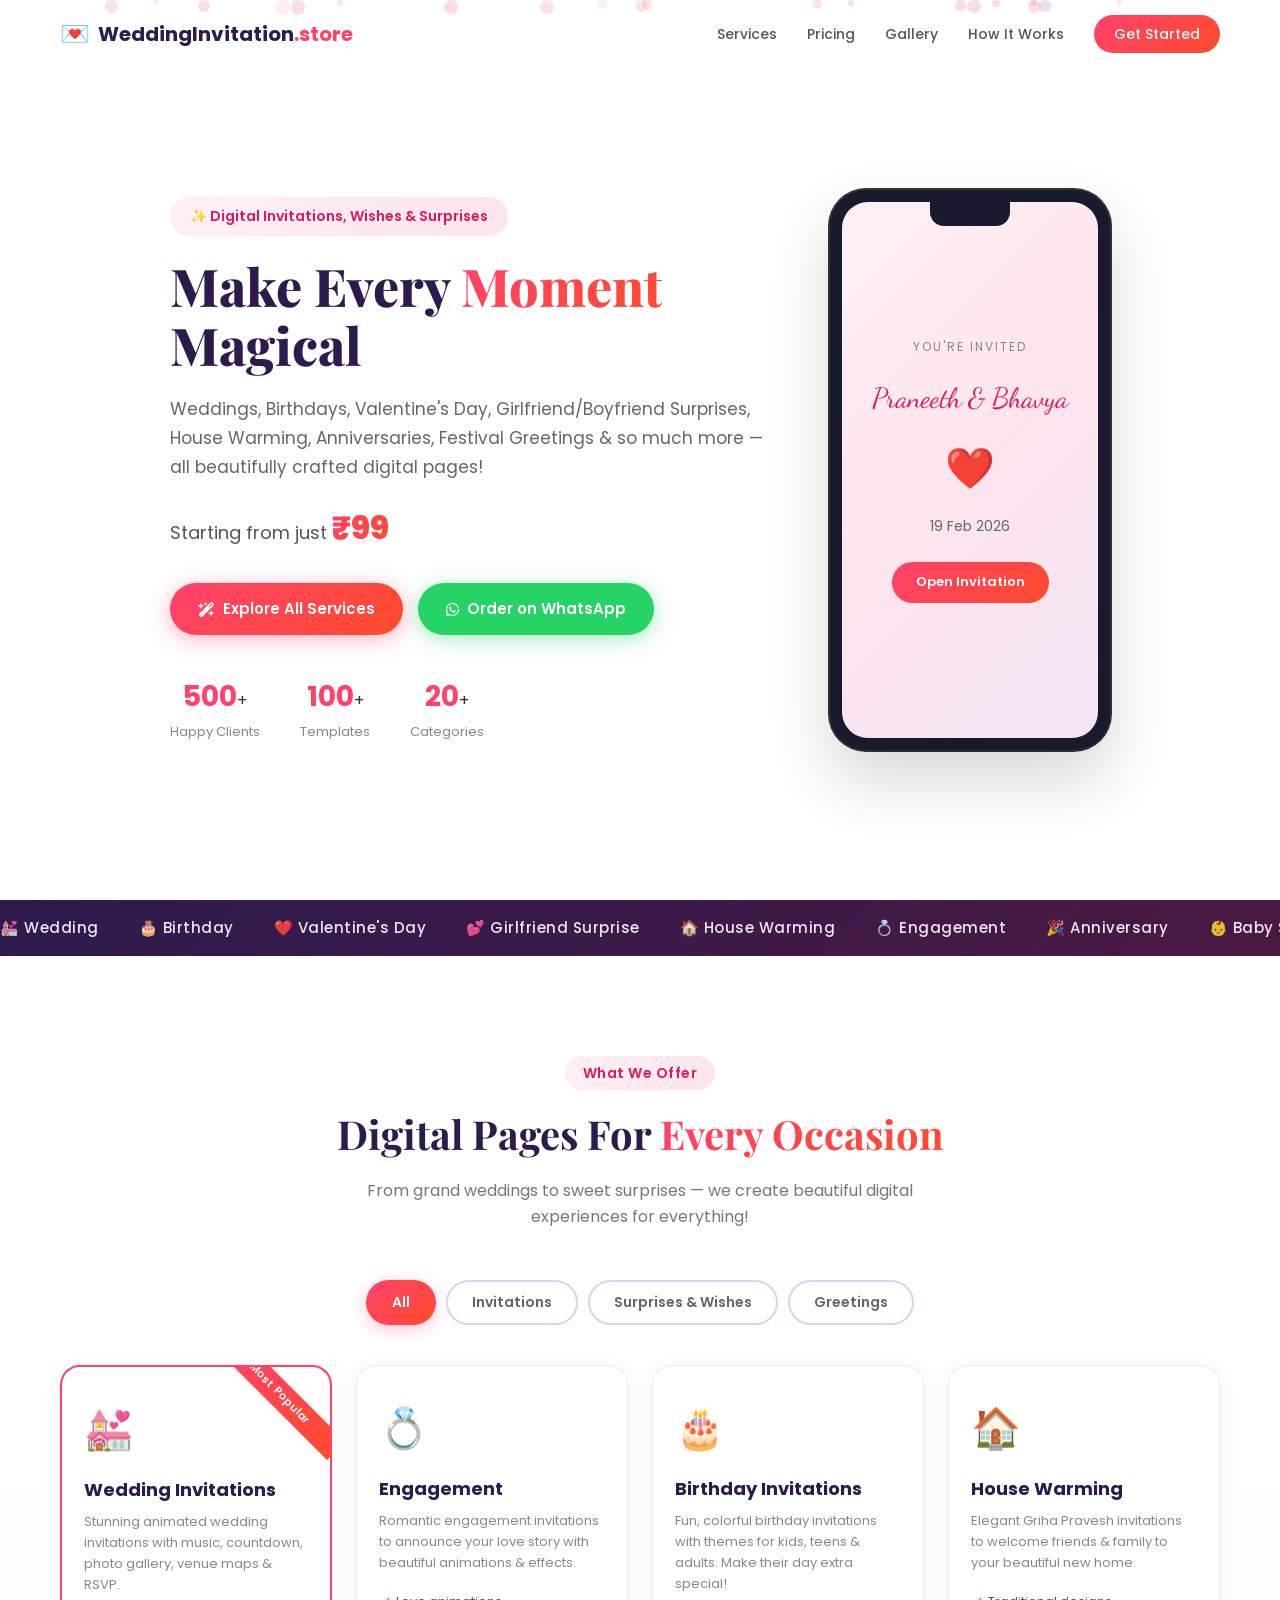
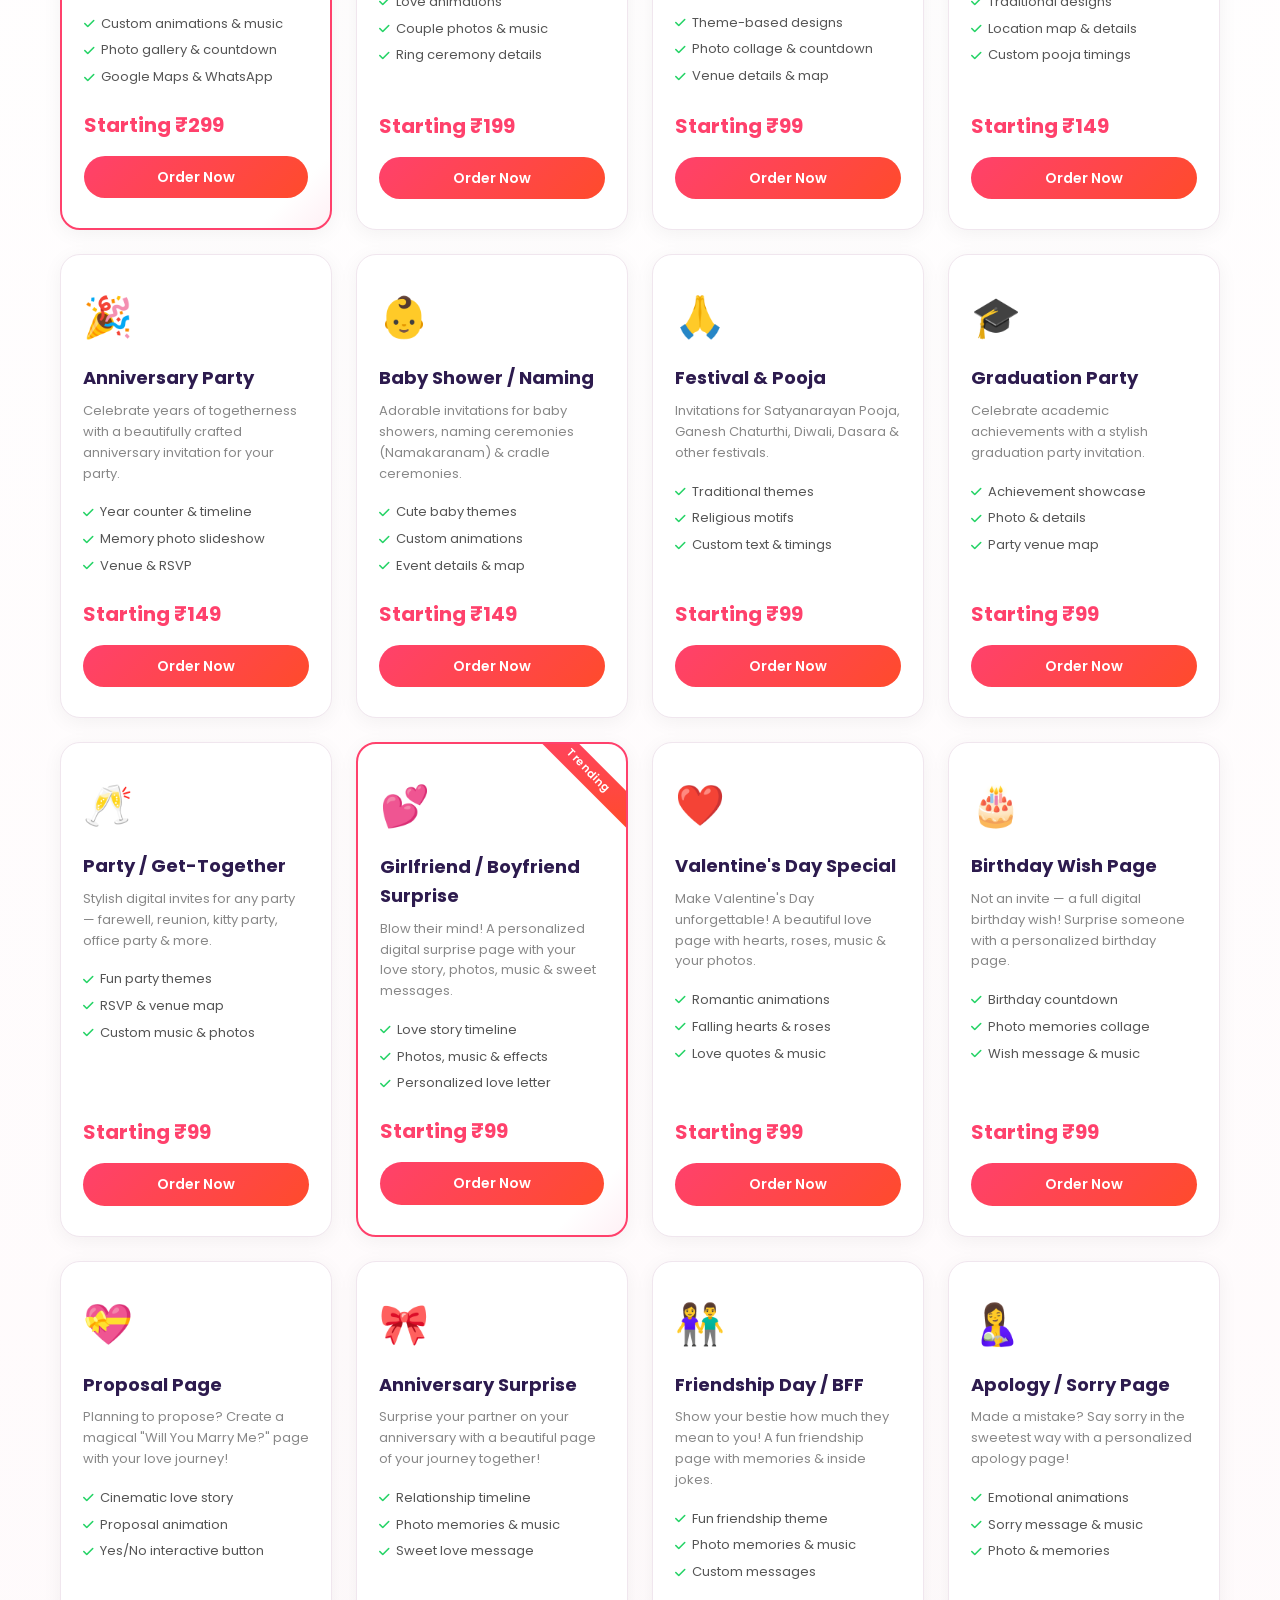
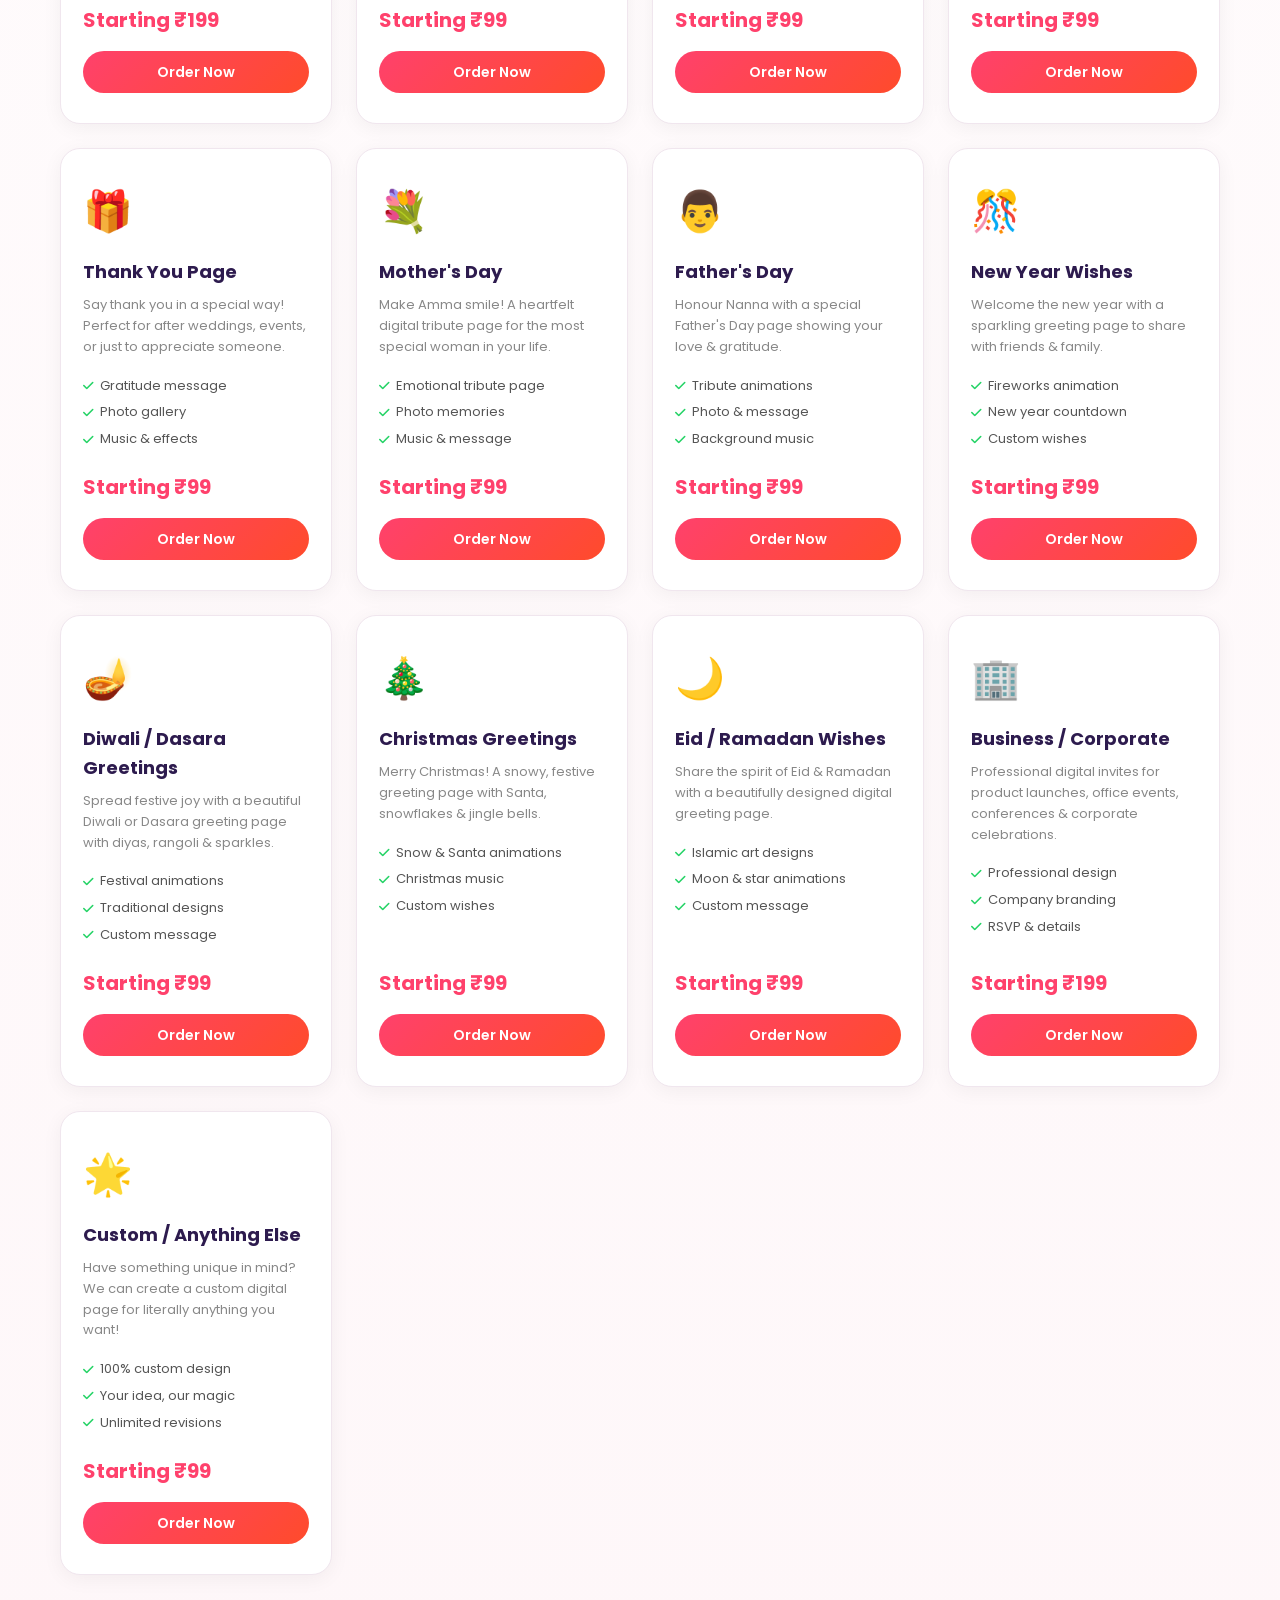
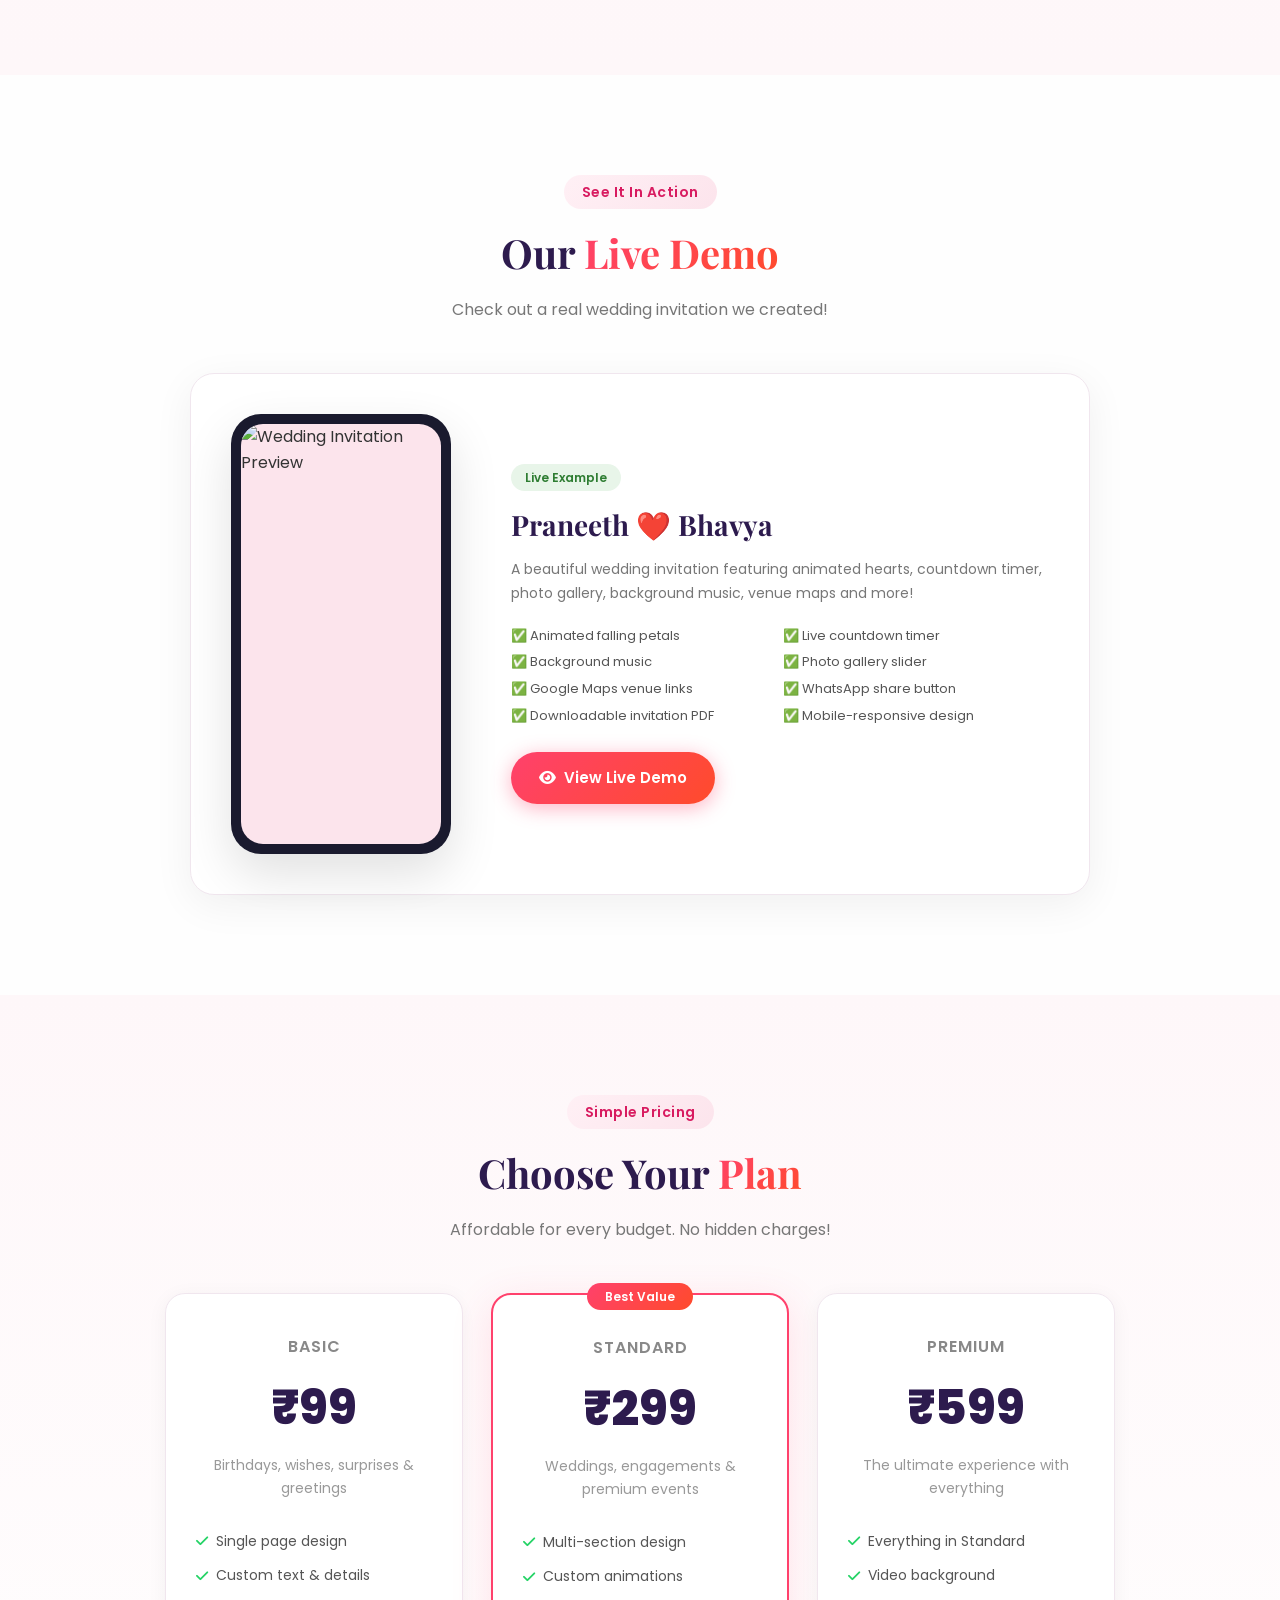
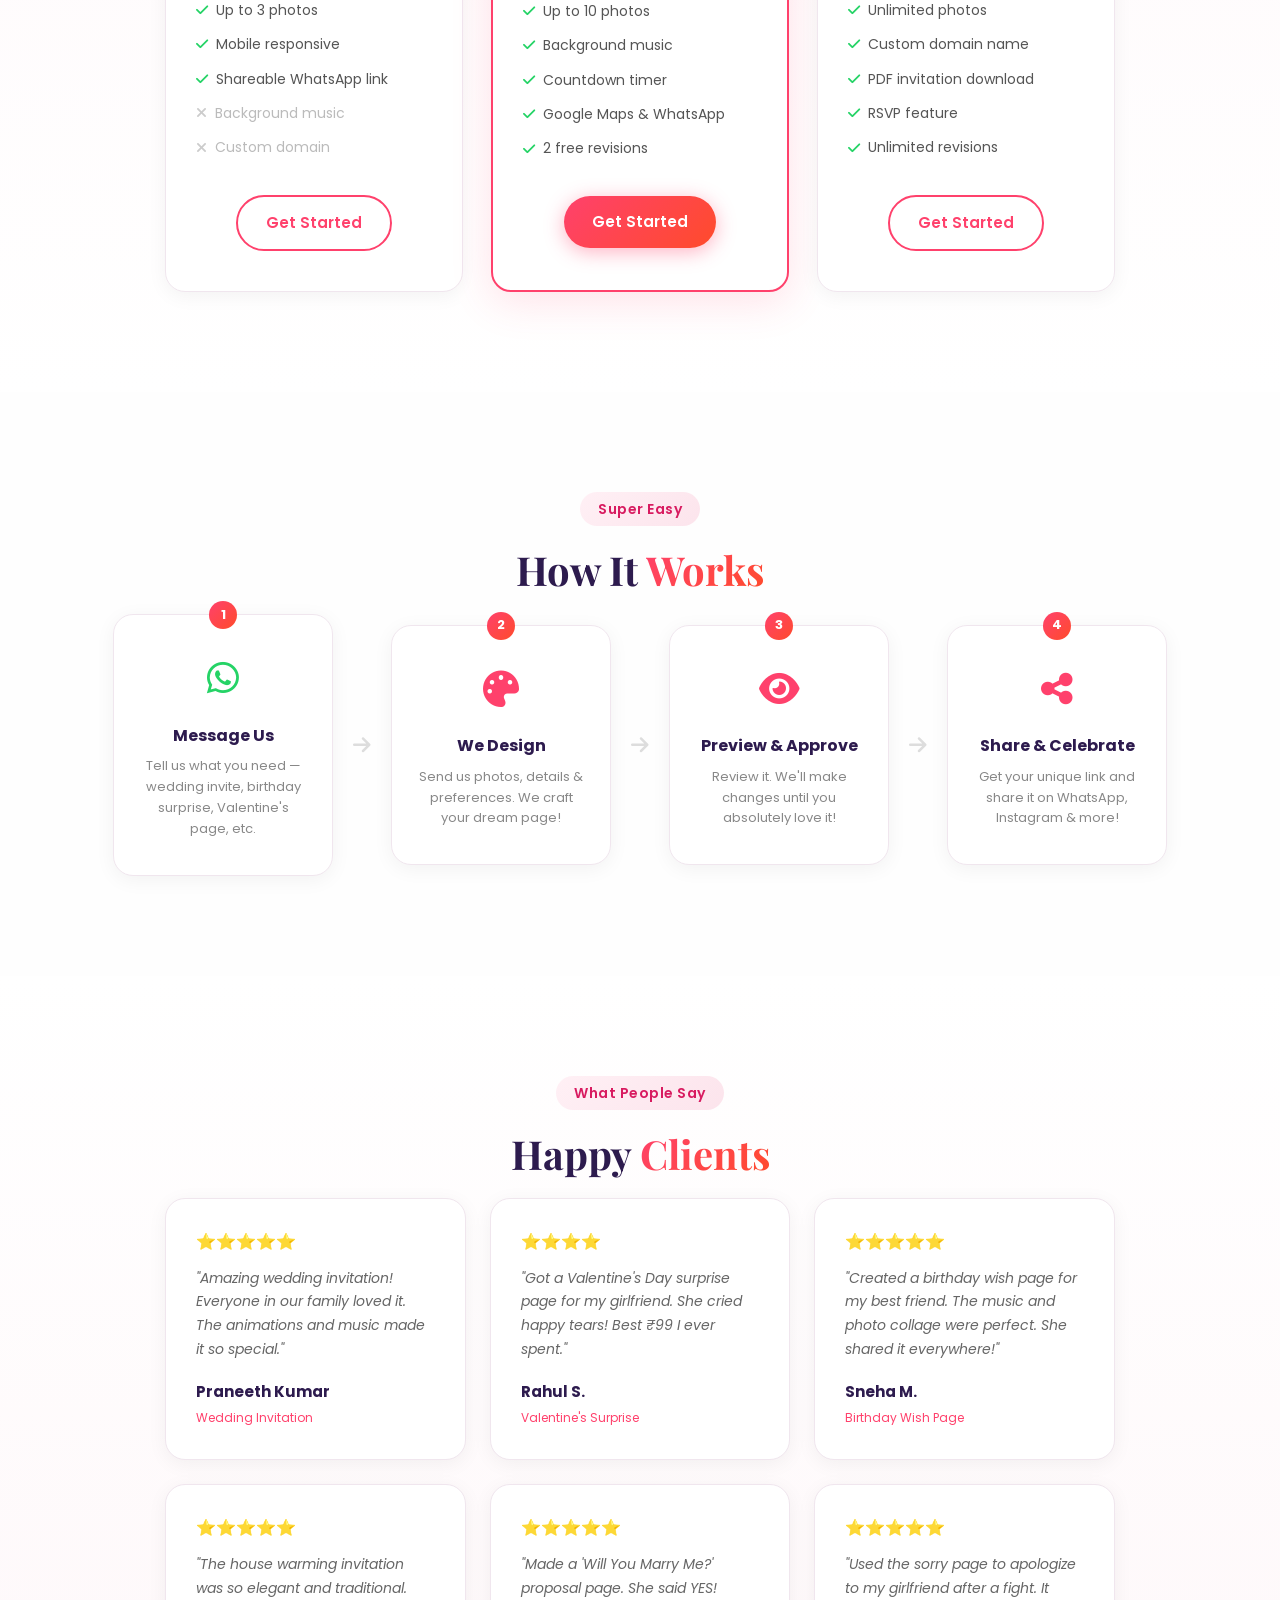
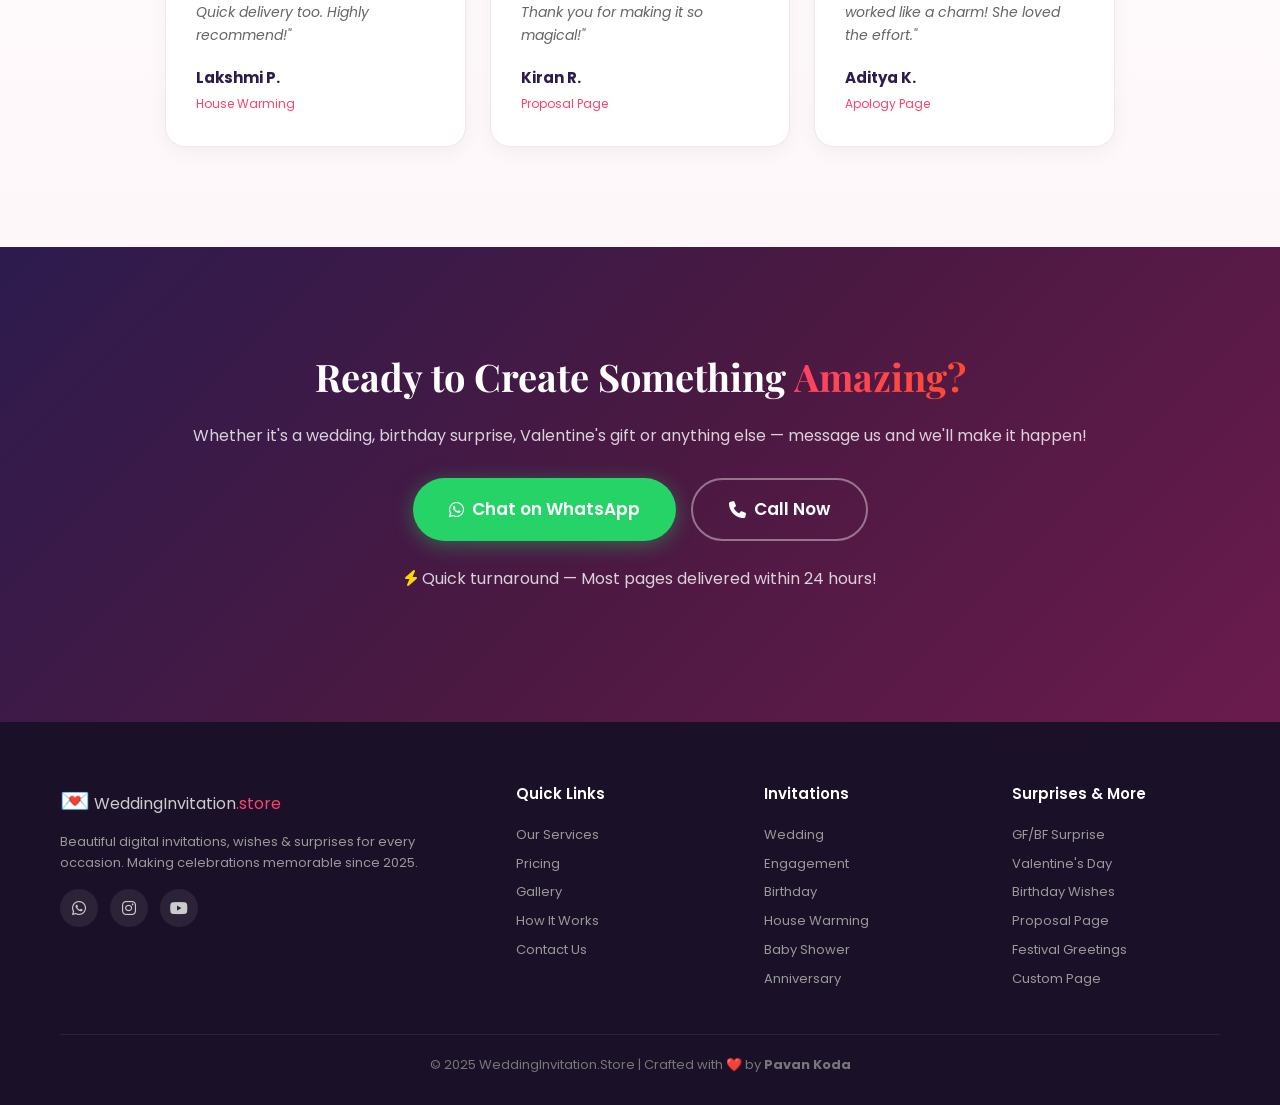
==== index.html @ 96fd3fd0 "first commit" ====
<!DOCTYPE html>
<html lang="en">
<head>
    <meta charset="UTF-8">
    <meta name="viewport" content="width=device-width, initial-scale=1.0">
    <link rel="shortcut icon" href="../favicon.png" type="image/png">
    <meta name="author" content="Pavan Kumar">
    <meta name="description" content="Digital Invitations, Birthday Wishes, Valentine Surprises, Girlfriend/Boyfriend Surprises, House Warming, Wedding Cards & more. Starting ₹99!">

    <title>WeddingInvitation.Store | Digital Invitations & Surprises Starting ₹99</title>

    <!-- Open Graph -->
    <meta property="og:title" content="WeddingInvitation.Store | Invitations, Wishes & Surprises from ₹99">
    <meta property="og:description" content="Weddings, Birthdays, Valentine's Day, Girlfriend Surprises, House Warming, Anniversary & more — all digital!">
    <meta property="og:url" content="https://weddinginvitation.store/">
    <meta property="og:type" content="website">

    <!-- Fonts -->
    <link href="https://fonts.googleapis.com/css2?family=Playfair+Display:wght@400;600;700;800&family=Poppins:wght@300;400;500;600;700&family=Dancing+Script:wght@400;700&display=swap" rel="stylesheet">
    <link rel="stylesheet" href="https://cdnjs.cloudflare.com/ajax/libs/font-awesome/6.5.0/css/all.min.css">

    <link rel="stylesheet" href="style.css">
</head>
<body>

<!-- Floating Particles Background -->
<div class="particles" id="particles"></div>

<!-- Navigation -->
<nav class="navbar" id="navbar">
    <div class="nav-container">
        <a href="#" class="logo">
            <span class="logo-icon">💌</span>
            <span class="logo-text">WeddingInvitation<span class="logo-dot">.store</span></span>
        </a>
        <div class="nav-links" id="navLinks">
            <a href="#services">Services</a>
            <a href="#pricing">Pricing</a>
            <a href="#gallery">Gallery</a>
            <a href="#how-it-works">How It Works</a>
            <a href="#contact" class="nav-cta">Get Started</a>
        </div>
        <button class="hamburger" id="hamburger">
            <span></span><span></span><span></span>
        </button>
    </div>
</nav>

<!-- Hero Section -->
<section class="hero" id="hero">
    <div class="hero-content">
        <p class="hero-badge">✨ Digital Invitations, Wishes & Surprises</p>
        <h1 class="hero-title">
            Make Every <span class="gradient-text">Moment</span> Magical
        </h1>
        <p class="hero-subtitle">
            Weddings, Birthdays, Valentine's Day, Girlfriend/Boyfriend Surprises, House Warming, Anniversaries, Festival Greetings & so much more — all beautifully crafted digital pages!
        </p>
        <div class="hero-price">
            Starting from just <span class="price-tag">₹99</span>
        </div>
        <div class="hero-actions">
            <a href="#services" class="btn btn-primary pulse-glow">
                <i class="fa-solid fa-wand-magic-sparkles"></i> Explore All Services
            </a>
            <a href="https://api.whatsapp.com/send?phone=919704147418&text=Hi!%20I%20want%20to%20create%20a%20digital%20invitation%20or%20surprise" target="_blank" class="btn btn-whatsapp">
                <i class="fa-brands fa-whatsapp"></i> Order on WhatsApp
            </a>
        </div>
        <div class="hero-stats">
            <div class="stat">
                <span class="stat-number" data-count="500">0</span>+
                <span class="stat-label">Happy Clients</span>
            </div>
            <div class="stat">
                <span class="stat-number" data-count="100">0</span>+
                <span class="stat-label">Templates</span>
            </div>
            <div class="stat">
                <span class="stat-number" data-count="20">0</span>+
                <span class="stat-label">Categories</span>
            </div>
        </div>
    </div>
    <div class="hero-visual">
        <div class="phone-mockup">
            <div class="phone-screen">
                <div class="mockup-invite">
                    <p class="mockup-small">You're Invited</p>
                    <p class="mockup-names">Praneeth & Bhavya</p>
                    <div class="mockup-heart">❤️</div>
                    <p class="mockup-date">19 Feb 2026</p>
                    <div class="mockup-btn">Open Invitation</div>
                </div>
            </div>
        </div>
    </div>
</section>

<!-- Scrolling Marquee of Categories -->
<section class="marquee-section">
    <div class="marquee-track">
        <div class="marquee-content">
            <span>💒 Wedding</span>
            <span>🎂 Birthday</span>
            <span>❤️ Valentine's Day</span>
            <span>💕 Girlfriend Surprise</span>
            <span>🏠 House Warming</span>
            <span>💍 Engagement</span>
            <span>🎉 Anniversary</span>
            <span>👶 Baby Shower</span>
            <span>🙏 Festival & Pooja</span>
            <span>🎓 Graduation</span>
            <span>💐 Mother's Day</span>
            <span>👨 Father's Day</span>
            <span>👫 Friendship Day</span>
            <span>🎊 New Year</span>
            <span>🥂 Party Invites</span>
            <span>💒 Wedding</span>
            <span>🎂 Birthday</span>
            <span>❤️ Valentine's Day</span>
            <span>💕 Girlfriend Surprise</span>
            <span>🏠 House Warming</span>
            <span>💍 Engagement</span>
            <span>🎉 Anniversary</span>
            <span>👶 Baby Shower</span>
            <span>🙏 Festival & Pooja</span>
            <span>🎓 Graduation</span>
            <span>💐 Mother's Day</span>
            <span>👨 Father's Day</span>
            <span>👫 Friendship Day</span>
            <span>🎊 New Year</span>
            <span>🥂 Party Invites</span>
        </div>
    </div>
</section>

<!-- Services / Categories Section -->
<section class="services" id="services">
    <div class="section-container">
        <p class="section-badge">What We Offer</p>
        <h2 class="section-title">Digital Pages For <span class="gradient-text">Every Occasion</span></h2>
        <p class="section-subtitle">From grand weddings to sweet surprises — we create beautiful digital experiences for everything!</p>

        <!-- Category Filter Tabs -->
        <div class="filter-tabs">
            <button class="filter-btn active" data-filter="all">All</button>
            <button class="filter-btn" data-filter="invitations">Invitations</button>
            <button class="filter-btn" data-filter="surprises">Surprises & Wishes</button>
            <button class="filter-btn" data-filter="greetings">Greetings</button>
        </div>

        <div class="services-grid">

            <!-- INVITATIONS -->
            <div class="service-card featured" data-category="invitations">
                <div class="card-badge">Most Popular</div>
                <div class="card-icon">💒</div>
                <h3>Wedding Invitations</h3>
                <p>Stunning animated wedding invitations with music, countdown, photo gallery, venue maps & RSVP.</p>
                <ul class="card-features">
                    <li><i class="fa-solid fa-check"></i> Custom animations & music</li>
                    <li><i class="fa-solid fa-check"></i> Photo gallery & countdown</li>
                    <li><i class="fa-solid fa-check"></i> Google Maps & WhatsApp</li>
                </ul>
                <div class="card-price">Starting ₹299</div>
                <a href="https://api.whatsapp.com/send?phone=919704147418&text=Hi!%20I%20want%20a%20Wedding%20Invitation" target="_blank" class="btn btn-card">Order Now</a>
            </div>

            <div class="service-card" data-category="invitations">
                <div class="card-icon">💍</div>
                <h3>Engagement</h3>
                <p>Romantic engagement invitations to announce your love story with beautiful animations & effects.</p>
                <ul class="card-features">
                    <li><i class="fa-solid fa-check"></i> Love animations</li>
                    <li><i class="fa-solid fa-check"></i> Couple photos & music</li>
                    <li><i class="fa-solid fa-check"></i> Ring ceremony details</li>
                </ul>
                <div class="card-price">Starting ₹199</div>
                <a href="https://api.whatsapp.com/send?phone=919704147418&text=Hi!%20I%20want%20an%20Engagement%20Invitation" target="_blank" class="btn btn-card">Order Now</a>
            </div>

            <div class="service-card" data-category="invitations">
                <div class="card-icon">🎂</div>
                <h3>Birthday Invitations</h3>
                <p>Fun, colorful birthday invitations with themes for kids, teens & adults. Make their day extra special!</p>
                <ul class="card-features">
                    <li><i class="fa-solid fa-check"></i> Theme-based designs</li>
                    <li><i class="fa-solid fa-check"></i> Photo collage & countdown</li>
                    <li><i class="fa-solid fa-check"></i> Venue details & map</li>
                </ul>
                <div class="card-price">Starting ₹99</div>
                <a href="https://api.whatsapp.com/send?phone=919704147418&text=Hi!%20I%20want%20a%20Birthday%20Invitation" target="_blank" class="btn btn-card">Order Now</a>
            </div>

            <div class="service-card" data-category="invitations">
                <div class="card-icon">🏠</div>
                <h3>House Warming</h3>
                <p>Elegant Griha Pravesh invitations to welcome friends & family to your beautiful new home.</p>
                <ul class="card-features">
                    <li><i class="fa-solid fa-check"></i> Traditional designs</li>
                    <li><i class="fa-solid fa-check"></i> Location map & details</li>
                    <li><i class="fa-solid fa-check"></i> Custom pooja timings</li>
                </ul>
                <div class="card-price">Starting ₹149</div>
                <a href="https://api.whatsapp.com/send?phone=919704147418&text=Hi!%20I%20want%20a%20House%20Warming%20Invitation" target="_blank" class="btn btn-card">Order Now</a>
            </div>

            <div class="service-card" data-category="invitations">
                <div class="card-icon">🎉</div>
                <h3>Anniversary Party</h3>
                <p>Celebrate years of togetherness with a beautifully crafted anniversary invitation for your party.</p>
                <ul class="card-features">
                    <li><i class="fa-solid fa-check"></i> Year counter & timeline</li>
                    <li><i class="fa-solid fa-check"></i> Memory photo slideshow</li>
                    <li><i class="fa-solid fa-check"></i> Venue & RSVP</li>
                </ul>
                <div class="card-price">Starting ₹149</div>
                <a href="https://api.whatsapp.com/send?phone=919704147418&text=Hi!%20I%20want%20an%20Anniversary%20Invitation" target="_blank" class="btn btn-card">Order Now</a>
            </div>

            <div class="service-card" data-category="invitations">
                <div class="card-icon">👶</div>
                <h3>Baby Shower / Naming</h3>
                <p>Adorable invitations for baby showers, naming ceremonies (Namakaranam) & cradle ceremonies.</p>
                <ul class="card-features">
                    <li><i class="fa-solid fa-check"></i> Cute baby themes</li>
                    <li><i class="fa-solid fa-check"></i> Custom animations</li>
                    <li><i class="fa-solid fa-check"></i> Event details & map</li>
                </ul>
                <div class="card-price">Starting ₹149</div>
                <a href="https://api.whatsapp.com/send?phone=919704147418&text=Hi!%20I%20want%20a%20Baby%20Shower%20Invitation" target="_blank" class="btn btn-card">Order Now</a>
            </div>

            <div class="service-card" data-category="invitations">
                <div class="card-icon">🙏</div>
                <h3>Festival & Pooja</h3>
                <p>Invitations for Satyanarayan Pooja, Ganesh Chaturthi, Diwali, Dasara & other festivals.</p>
                <ul class="card-features">
                    <li><i class="fa-solid fa-check"></i> Traditional themes</li>
                    <li><i class="fa-solid fa-check"></i> Religious motifs</li>
                    <li><i class="fa-solid fa-check"></i> Custom text & timings</li>
                </ul>
                <div class="card-price">Starting ₹99</div>
                <a href="https://api.whatsapp.com/send?phone=919704147418&text=Hi!%20I%20want%20a%20Festival%20Invitation" target="_blank" class="btn btn-card">Order Now</a>
            </div>

            <div class="service-card" data-category="invitations">
                <div class="card-icon">🎓</div>
                <h3>Graduation Party</h3>
                <p>Celebrate academic achievements with a stylish graduation party invitation.</p>
                <ul class="card-features">
                    <li><i class="fa-solid fa-check"></i> Achievement showcase</li>
                    <li><i class="fa-solid fa-check"></i> Photo & details</li>
                    <li><i class="fa-solid fa-check"></i> Party venue map</li>
                </ul>
                <div class="card-price">Starting ₹99</div>
                <a href="https://api.whatsapp.com/send?phone=919704147418&text=Hi!%20I%20want%20a%20Graduation%20Party%20Invitation" target="_blank" class="btn btn-card">Order Now</a>
            </div>

            <div class="service-card" data-category="invitations">
                <div class="card-icon">🥂</div>
                <h3>Party / Get-Together</h3>
                <p>Stylish digital invites for any party — farewell, reunion, kitty party, office party & more.</p>
                <ul class="card-features">
                    <li><i class="fa-solid fa-check"></i> Fun party themes</li>
                    <li><i class="fa-solid fa-check"></i> RSVP & venue map</li>
                    <li><i class="fa-solid fa-check"></i> Custom music & photos</li>
                </ul>
                <div class="card-price">Starting ₹99</div>
                <a href="https://api.whatsapp.com/send?phone=919704147418&text=Hi!%20I%20want%20a%20Party%20Invitation" target="_blank" class="btn btn-card">Order Now</a>
            </div>

            <!-- SURPRISES & WISHES -->
            <div class="service-card featured" data-category="surprises">
                <div class="card-badge">Trending</div>
                <div class="card-icon">💕</div>
                <h3>Girlfriend / Boyfriend Surprise</h3>
                <p>Blow their mind! A personalized digital surprise page with your love story, photos, music & sweet messages.</p>
                <ul class="card-features">
                    <li><i class="fa-solid fa-check"></i> Love story timeline</li>
                    <li><i class="fa-solid fa-check"></i> Photos, music & effects</li>
                    <li><i class="fa-solid fa-check"></i> Personalized love letter</li>
                </ul>
                <div class="card-price">Starting ₹99</div>
                <a href="https://api.whatsapp.com/send?phone=919704147418&text=Hi!%20I%20want%20a%20Girlfriend/Boyfriend%20Surprise%20Page" target="_blank" class="btn btn-card">Order Now</a>
            </div>

            <div class="service-card" data-category="surprises">
                <div class="card-icon">❤️</div>
                <h3>Valentine's Day Special</h3>
                <p>Make Valentine's Day unforgettable! A beautiful love page with hearts, roses, music & your photos.</p>
                <ul class="card-features">
                    <li><i class="fa-solid fa-check"></i> Romantic animations</li>
                    <li><i class="fa-solid fa-check"></i> Falling hearts & roses</li>
                    <li><i class="fa-solid fa-check"></i> Love quotes & music</li>
                </ul>
                <div class="card-price">Starting ₹99</div>
                <a href="https://api.whatsapp.com/send?phone=919704147418&text=Hi!%20I%20want%20a%20Valentine's%20Day%20Surprise%20Page" target="_blank" class="btn btn-card">Order Now</a>
            </div>

            <div class="service-card" data-category="surprises">
                <div class="card-icon">🎂</div>
                <h3>Birthday Wish Page</h3>
                <p>Not an invite — a full digital birthday wish! Surprise someone with a personalized birthday page.</p>
                <ul class="card-features">
                    <li><i class="fa-solid fa-check"></i> Birthday countdown</li>
                    <li><i class="fa-solid fa-check"></i> Photo memories collage</li>
                    <li><i class="fa-solid fa-check"></i> Wish message & music</li>
                </ul>
                <div class="card-price">Starting ₹99</div>
                <a href="https://api.whatsapp.com/send?phone=919704147418&text=Hi!%20I%20want%20a%20Birthday%20Wish%20Page" target="_blank" class="btn btn-card">Order Now</a>
            </div>

            <div class="service-card" data-category="surprises">
                <div class="card-icon">💝</div>
                <h3>Proposal Page</h3>
                <p>Planning to propose? Create a magical "Will You Marry Me?" page with your love journey!</p>
                <ul class="card-features">
                    <li><i class="fa-solid fa-check"></i> Cinematic love story</li>
                    <li><i class="fa-solid fa-check"></i> Proposal animation</li>
                    <li><i class="fa-solid fa-check"></i> Yes/No interactive button</li>
                </ul>
                <div class="card-price">Starting ₹199</div>
                <a href="https://api.whatsapp.com/send?phone=919704147418&text=Hi!%20I%20want%20a%20Proposal%20Page" target="_blank" class="btn btn-card">Order Now</a>
            </div>

            <div class="service-card" data-category="surprises">
                <div class="card-icon">🎀</div>
                <h3>Anniversary Surprise</h3>
                <p>Surprise your partner on your anniversary with a beautiful page of your journey together!</p>
                <ul class="card-features">
                    <li><i class="fa-solid fa-check"></i> Relationship timeline</li>
                    <li><i class="fa-solid fa-check"></i> Photo memories & music</li>
                    <li><i class="fa-solid fa-check"></i> Sweet love message</li>
                </ul>
                <div class="card-price">Starting ₹99</div>
                <a href="https://api.whatsapp.com/send?phone=919704147418&text=Hi!%20I%20want%20an%20Anniversary%20Surprise%20Page" target="_blank" class="btn btn-card">Order Now</a>
            </div>

            <div class="service-card" data-category="surprises">
                <div class="card-icon">👫</div>
                <h3>Friendship Day / BFF</h3>
                <p>Show your bestie how much they mean to you! A fun friendship page with memories & inside jokes.</p>
                <ul class="card-features">
                    <li><i class="fa-solid fa-check"></i> Fun friendship theme</li>
                    <li><i class="fa-solid fa-check"></i> Photo memories & music</li>
                    <li><i class="fa-solid fa-check"></i> Custom messages</li>
                </ul>
                <div class="card-price">Starting ₹99</div>
                <a href="https://api.whatsapp.com/send?phone=919704147418&text=Hi!%20I%20want%20a%20Friendship%20Day%20Surprise%20Page" target="_blank" class="btn btn-card">Order Now</a>
            </div>

            <div class="service-card" data-category="surprises">
                <div class="card-icon">🤱</div>
                <h3>Apology / Sorry Page</h3>
                <p>Made a mistake? Say sorry in the sweetest way with a personalized apology page!</p>
                <ul class="card-features">
                    <li><i class="fa-solid fa-check"></i> Emotional animations</li>
                    <li><i class="fa-solid fa-check"></i> Sorry message & music</li>
                    <li><i class="fa-solid fa-check"></i> Photo & memories</li>
                </ul>
                <div class="card-price">Starting ₹99</div>
                <a href="https://api.whatsapp.com/send?phone=919704147418&text=Hi!%20I%20want%20an%20Apology%20/%20Sorry%20Page" target="_blank" class="btn btn-card">Order Now</a>
            </div>

            <div class="service-card" data-category="surprises">
                <div class="card-icon">🎁</div>
                <h3>Thank You Page</h3>
                <p>Say thank you in a special way! Perfect for after weddings, events, or just to appreciate someone.</p>
                <ul class="card-features">
                    <li><i class="fa-solid fa-check"></i> Gratitude message</li>
                    <li><i class="fa-solid fa-check"></i> Photo gallery</li>
                    <li><i class="fa-solid fa-check"></i> Music & effects</li>
                </ul>
                <div class="card-price">Starting ₹99</div>
                <a href="https://api.whatsapp.com/send?phone=919704147418&text=Hi!%20I%20want%20a%20Thank%20You%20Page" target="_blank" class="btn btn-card">Order Now</a>
            </div>

            <!-- GREETINGS -->
            <div class="service-card" data-category="greetings">
                <div class="card-icon">💐</div>
                <h3>Mother's Day</h3>
                <p>Make Amma smile! A heartfelt digital tribute page for the most special woman in your life.</p>
                <ul class="card-features">
                    <li><i class="fa-solid fa-check"></i> Emotional tribute page</li>
                    <li><i class="fa-solid fa-check"></i> Photo memories</li>
                    <li><i class="fa-solid fa-check"></i> Music & message</li>
                </ul>
                <div class="card-price">Starting ₹99</div>
                <a href="https://api.whatsapp.com/send?phone=919704147418&text=Hi!%20I%20want%20a%20Mother's%20Day%20Page" target="_blank" class="btn btn-card">Order Now</a>
            </div>

            <div class="service-card" data-category="greetings">
                <div class="card-icon">👨</div>
                <h3>Father's Day</h3>
                <p>Honour Nanna with a special Father's Day page showing your love & gratitude.</p>
                <ul class="card-features">
                    <li><i class="fa-solid fa-check"></i> Tribute animations</li>
                    <li><i class="fa-solid fa-check"></i> Photo & message</li>
                    <li><i class="fa-solid fa-check"></i> Background music</li>
                </ul>
                <div class="card-price">Starting ₹99</div>
                <a href="https://api.whatsapp.com/send?phone=919704147418&text=Hi!%20I%20want%20a%20Father's%20Day%20Page" target="_blank" class="btn btn-card">Order Now</a>
            </div>

            <div class="service-card" data-category="greetings">
                <div class="card-icon">🎊</div>
                <h3>New Year Wishes</h3>
                <p>Welcome the new year with a sparkling greeting page to share with friends & family.</p>
                <ul class="card-features">
                    <li><i class="fa-solid fa-check"></i> Fireworks animation</li>
                    <li><i class="fa-solid fa-check"></i> New year countdown</li>
                    <li><i class="fa-solid fa-check"></i> Custom wishes</li>
                </ul>
                <div class="card-price">Starting ₹99</div>
                <a href="https://api.whatsapp.com/send?phone=919704147418&text=Hi!%20I%20want%20a%20New%20Year%20Greeting%20Page" target="_blank" class="btn btn-card">Order Now</a>
            </div>

            <div class="service-card" data-category="greetings">
                <div class="card-icon">🪔</div>
                <h3>Diwali / Dasara Greetings</h3>
                <p>Spread festive joy with a beautiful Diwali or Dasara greeting page with diyas, rangoli & sparkles.</p>
                <ul class="card-features">
                    <li><i class="fa-solid fa-check"></i> Festival animations</li>
                    <li><i class="fa-solid fa-check"></i> Traditional designs</li>
                    <li><i class="fa-solid fa-check"></i> Custom message</li>
                </ul>
                <div class="card-price">Starting ₹99</div>
                <a href="https://api.whatsapp.com/send?phone=919704147418&text=Hi!%20I%20want%20a%20Diwali%20Greeting%20Page" target="_blank" class="btn btn-card">Order Now</a>
            </div>

            <div class="service-card" data-category="greetings">
                <div class="card-icon">🎄</div>
                <h3>Christmas Greetings</h3>
                <p>Merry Christmas! A snowy, festive greeting page with Santa, snowflakes & jingle bells.</p>
                <ul class="card-features">
                    <li><i class="fa-solid fa-check"></i> Snow & Santa animations</li>
                    <li><i class="fa-solid fa-check"></i> Christmas music</li>
                    <li><i class="fa-solid fa-check"></i> Custom wishes</li>
                </ul>
                <div class="card-price">Starting ₹99</div>
                <a href="https://api.whatsapp.com/send?phone=919704147418&text=Hi!%20I%20want%20a%20Christmas%20Greeting%20Page" target="_blank" class="btn btn-card">Order Now</a>
            </div>

            <div class="service-card" data-category="greetings">
                <div class="card-icon">🌙</div>
                <h3>Eid / Ramadan Wishes</h3>
                <p>Share the spirit of Eid & Ramadan with a beautifully designed digital greeting page.</p>
                <ul class="card-features">
                    <li><i class="fa-solid fa-check"></i> Islamic art designs</li>
                    <li><i class="fa-solid fa-check"></i> Moon & star animations</li>
                    <li><i class="fa-solid fa-check"></i> Custom message</li>
                </ul>
                <div class="card-price">Starting ₹99</div>
                <a href="https://api.whatsapp.com/send?phone=919704147418&text=Hi!%20I%20want%20an%20Eid%20Greeting%20Page" target="_blank" class="btn btn-card">Order Now</a>
            </div>

            <div class="service-card" data-category="greetings">
                <div class="card-icon">🏢</div>
                <h3>Business / Corporate</h3>
                <p>Professional digital invites for product launches, office events, conferences & corporate celebrations.</p>
                <ul class="card-features">
                    <li><i class="fa-solid fa-check"></i> Professional design</li>
                    <li><i class="fa-solid fa-check"></i> Company branding</li>
                    <li><i class="fa-solid fa-check"></i> RSVP & details</li>
                </ul>
                <div class="card-price">Starting ₹199</div>
                <a href="https://api.whatsapp.com/send?phone=919704147418&text=Hi!%20I%20want%20a%20Corporate%20Event%20Invitation" target="_blank" class="btn btn-card">Order Now</a>
            </div>

            <div class="service-card" data-category="surprises">
                <div class="card-icon">🌟</div>
                <h3>Custom / Anything Else</h3>
                <p>Have something unique in mind? We can create a custom digital page for literally anything you want!</p>
                <ul class="card-features">
                    <li><i class="fa-solid fa-check"></i> 100% custom design</li>
                    <li><i class="fa-solid fa-check"></i> Your idea, our magic</li>
                    <li><i class="fa-solid fa-check"></i> Unlimited revisions</li>
                </ul>
                <div class="card-price">Starting ₹99</div>
                <a href="https://api.whatsapp.com/send?phone=919704147418&text=Hi!%20I%20have%20a%20custom%20idea%20for%20a%20digital%20page" target="_blank" class="btn btn-card">Order Now</a>
            </div>

        </div>
    </div>
</section>

<!-- Live Demo Section -->
<section class="demo-section" id="gallery">
    <div class="section-container">
        <p class="section-badge">See It In Action</p>
        <h2 class="section-title">Our <span class="gradient-text">Live Demo</span></h2>
        <p class="section-subtitle">Check out a real wedding invitation we created!</p>

        <div class="demo-card">
            <div class="demo-preview">
                <div class="demo-phone">
                    <div class="demo-screen">
                        <img src="../assets/img/preview.png" alt="Wedding Invitation Preview" class="demo-img">
                    </div>
                </div>
            </div>
            <div class="demo-info">
                <span class="demo-badge">Live Example</span>
                <h3>Praneeth ❤️ Bhavya</h3>
                <p>A beautiful wedding invitation featuring animated hearts, countdown timer, photo gallery, background music, venue maps and more!</p>
                <ul class="demo-features">
                    <li>✅ Animated falling petals</li>
                    <li>✅ Live countdown timer</li>
                    <li>✅ Background music</li>
                    <li>✅ Photo gallery slider</li>
                    <li>✅ Google Maps venue links</li>
                    <li>✅ WhatsApp share button</li>
                    <li>✅ Downloadable invitation PDF</li>
                    <li>✅ Mobile-responsive design</li>
                </ul>
                <a href="../index.html" target="_blank" class="btn btn-primary">
                    <i class="fa-solid fa-eye"></i> View Live Demo
                </a>
            </div>
        </div>
    </div>
</section>

<!-- Pricing Section -->
<section class="pricing" id="pricing">
    <div class="section-container">
        <p class="section-badge">Simple Pricing</p>
        <h2 class="section-title">Choose Your <span class="gradient-text">Plan</span></h2>
        <p class="section-subtitle">Affordable for every budget. No hidden charges!</p>

        <div class="pricing-grid">

            <div class="pricing-card">
                <div class="pricing-name">Basic</div>
                <div class="pricing-amount">₹99</div>
                <p class="pricing-desc">Birthdays, wishes, surprises & greetings</p>
                <ul class="pricing-features">
                    <li><i class="fa-solid fa-check"></i> Single page design</li>
                    <li><i class="fa-solid fa-check"></i> Custom text & details</li>
                    <li><i class="fa-solid fa-check"></i> Up to 3 photos</li>
                    <li><i class="fa-solid fa-check"></i> Mobile responsive</li>
                    <li><i class="fa-solid fa-check"></i> Shareable WhatsApp link</li>
                    <li class="disabled"><i class="fa-solid fa-xmark"></i> Background music</li>
                    <li class="disabled"><i class="fa-solid fa-xmark"></i> Custom domain</li>
                </ul>
                <a href="https://api.whatsapp.com/send?phone=919704147418&text=Hi!%20I%20want%20a%20Basic%20Plan%20(₹99)" target="_blank" class="btn btn-outline">Get Started</a>
            </div>

            <div class="pricing-card popular">
                <div class="popular-tag">Best Value</div>
                <div class="pricing-name">Standard</div>
                <div class="pricing-amount">₹299</div>
                <p class="pricing-desc">Weddings, engagements & premium events</p>
                <ul class="pricing-features">
                    <li><i class="fa-solid fa-check"></i> Multi-section design</li>
                    <li><i class="fa-solid fa-check"></i> Custom animations</li>
                    <li><i class="fa-solid fa-check"></i> Up to 10 photos</li>
                    <li><i class="fa-solid fa-check"></i> Background music</li>
                    <li><i class="fa-solid fa-check"></i> Countdown timer</li>
                    <li><i class="fa-solid fa-check"></i> Google Maps & WhatsApp</li>
                    <li><i class="fa-solid fa-check"></i> 2 free revisions</li>
                </ul>
                <a href="https://api.whatsapp.com/send?phone=919704147418&text=Hi!%20I%20want%20a%20Standard%20Plan%20(₹299)" target="_blank" class="btn btn-primary">Get Started</a>
            </div>

            <div class="pricing-card">
                <div class="pricing-name">Premium</div>
                <div class="pricing-amount">₹599</div>
                <p class="pricing-desc">The ultimate experience with everything</p>
                <ul class="pricing-features">
                    <li><i class="fa-solid fa-check"></i> Everything in Standard</li>
                    <li><i class="fa-solid fa-check"></i> Video background</li>
                    <li><i class="fa-solid fa-check"></i> Unlimited photos</li>
                    <li><i class="fa-solid fa-check"></i> Custom domain name</li>
                    <li><i class="fa-solid fa-check"></i> PDF invitation download</li>
                    <li><i class="fa-solid fa-check"></i> RSVP feature</li>
                    <li><i class="fa-solid fa-check"></i> Unlimited revisions</li>
                </ul>
                <a href="https://api.whatsapp.com/send?phone=919704147418&text=Hi!%20I%20want%20a%20Premium%20Plan%20(₹599)" target="_blank" class="btn btn-outline">Get Started</a>
            </div>

        </div>
    </div>
</section>

<!-- How It Works -->
<section class="how-it-works" id="how-it-works">
    <div class="section-container">
        <p class="section-badge">Super Easy</p>
        <h2 class="section-title">How It <span class="gradient-text">Works</span></h2>

        <div class="steps-grid">
            <div class="step">
                <div class="step-number">1</div>
                <div class="step-icon"><i class="fa-brands fa-whatsapp"></i></div>
                <h3>Message Us</h3>
                <p>Tell us what you need — wedding invite, birthday surprise, Valentine's page, etc.</p>
            </div>
            <div class="step-arrow"><i class="fa-solid fa-arrow-right"></i></div>
            <div class="step">
                <div class="step-number">2</div>
                <div class="step-icon"><i class="fa-solid fa-palette"></i></div>
                <h3>We Design</h3>
                <p>Send us photos, details & preferences. We craft your dream page!</p>
            </div>
            <div class="step-arrow"><i class="fa-solid fa-arrow-right"></i></div>
            <div class="step">
                <div class="step-number">3</div>
                <div class="step-icon"><i class="fa-solid fa-eye"></i></div>
                <h3>Preview & Approve</h3>
                <p>Review it. We'll make changes until you absolutely love it!</p>
            </div>
            <div class="step-arrow"><i class="fa-solid fa-arrow-right"></i></div>
            <div class="step">
                <div class="step-number">4</div>
                <div class="step-icon"><i class="fa-solid fa-share-nodes"></i></div>
                <h3>Share & Celebrate</h3>
                <p>Get your unique link and share it on WhatsApp, Instagram & more!</p>
            </div>
        </div>
    </div>
</section>

<!-- Testimonials -->
<section class="testimonials">
    <div class="section-container">
        <p class="section-badge">What People Say</p>
        <h2 class="section-title">Happy <span class="gradient-text">Clients</span></h2>

        <div class="testimonials-grid">
            <div class="testimonial-card">
                <div class="stars">⭐⭐⭐⭐⭐</div>
                <p>"Amazing wedding invitation! Everyone in our family loved it. The animations and music made it so special."</p>
                <div class="testimonial-author">
                    <strong>Praneeth Kumar</strong>
                    <span>Wedding Invitation</span>
                </div>
            </div>
            <div class="testimonial-card">
                <div class="stars">⭐⭐⭐⭐</div>
                <p>"Got a Valentine's Day surprise page for my girlfriend. She cried happy tears! Best ₹99 I ever spent."</p>
                <div class="testimonial-author">
                    <strong>Rahul S.</strong>
                    <span>Valentine's Surprise</span>
                </div>
            </div>
            <div class="testimonial-card">
                <div class="stars">⭐⭐⭐⭐⭐</div>
                <p>"Created a birthday wish page for my best friend. The music and photo collage were perfect. She shared it everywhere!"</p>
                <div class="testimonial-author">
                    <strong>Sneha M.</strong>
                    <span>Birthday Wish Page</span>
                </div>
            </div>
            <div class="testimonial-card">
                <div class="stars">⭐⭐⭐⭐⭐</div>
                <p>"The house warming invitation was so elegant and traditional. Quick delivery too. Highly recommend!"</p>
                <div class="testimonial-author">
                    <strong>Lakshmi P.</strong>
                    <span>House Warming</span>
                </div>
            </div>
            <div class="testimonial-card">
                <div class="stars">⭐⭐⭐⭐⭐</div>
                <p>"Made a 'Will You Marry Me?' proposal page. She said YES! Thank you for making it so magical!"</p>
                <div class="testimonial-author">
                    <strong>Kiran R.</strong>
                    <span>Proposal Page</span>
                </div>
            </div>
            <div class="testimonial-card">
                <div class="stars">⭐⭐⭐⭐⭐</div>
                <p>"Used the sorry page to apologize to my girlfriend after a fight. It worked like a charm! She loved the effort."</p>
                <div class="testimonial-author">
                    <strong>Aditya K.</strong>
                    <span>Apology Page</span>
                </div>
            </div>
        </div>
    </div>
</section>

<!-- CTA Section -->
<section class="cta-section" id="contact">
    <div class="section-container">
        <div class="cta-content">
            <h2>Ready to Create Something <span class="gradient-text">Amazing?</span></h2>
            <p>Whether it's a wedding, birthday surprise, Valentine's gift or anything else — message us and we'll make it happen!</p>
            <div class="cta-actions">
                <a href="https://api.whatsapp.com/send?phone=919704147418&text=Hi!%20I%20want%20to%20create%20a%20digital%20page.%20Please%20share%20details." target="_blank" class="btn btn-whatsapp btn-large">
                    <i class="fa-brands fa-whatsapp"></i> Chat on WhatsApp
                </a>
                <a href="tel:+919704147418" class="btn btn-outline btn-large">
                    <i class="fa-solid fa-phone"></i> Call Now
                </a>
            </div>
            <p class="cta-note">
                <i class="fa-solid fa-bolt"></i> Quick turnaround — Most pages delivered within 24 hours!
            </p>
        </div>
    </div>
</section>

<!-- Footer -->
<footer class="footer">
    <div class="section-container">
        <div class="footer-grid">
            <div class="footer-brand">
                <span class="logo-icon">💌</span>
                <span class="logo-text">WeddingInvitation<span class="logo-dot">.store</span></span>
                <p>Beautiful digital invitations, wishes & surprises for every occasion. Making celebrations memorable since 2025.</p>
                <div class="footer-social">
                    <a href="https://api.whatsapp.com/send?phone=919704147418" target="_blank" title="WhatsApp"><i class="fa-brands fa-whatsapp"></i></a>
                    <a href="#" target="_blank" title="Instagram"><i class="fa-brands fa-instagram"></i></a>
                    <a href="#" target="_blank" title="YouTube"><i class="fa-brands fa-youtube"></i></a>
                </div>
            </div>
            <div class="footer-links">
                <h4>Quick Links</h4>
                <a href="#services">Our Services</a>
                <a href="#pricing">Pricing</a>
                <a href="#gallery">Gallery</a>
                <a href="#how-it-works">How It Works</a>
                <a href="#contact">Contact Us</a>
            </div>
            <div class="footer-links">
                <h4>Invitations</h4>
                <a href="#services">Wedding</a>
                <a href="#services">Engagement</a>
                <a href="#services">Birthday</a>
                <a href="#services">House Warming</a>
                <a href="#services">Baby Shower</a>
                <a href="#services">Anniversary</a>
            </div>
            <div class="footer-links">
                <h4>Surprises & More</h4>
                <a href="#services">GF/BF Surprise</a>
                <a href="#services">Valentine's Day</a>
                <a href="#services">Birthday Wishes</a>
                <a href="#services">Proposal Page</a>
                <a href="#services">Festival Greetings</a>
                <a href="#services">Custom Page</a>
            </div>
        </div>
        <div class="footer-bottom">
            <p>&copy; 2025 WeddingInvitation.Store | Crafted with ❤️ by <b>Pavan Koda</b></p>
        </div>
    </div>
</footer>

<script src="script.js"></script>
</body>
</html>
---- style.css ----
/* ========== RESET & BASE ========== */
*, *::before, *::after {
    margin: 0;
    padding: 0;
    box-sizing: border-box;
}

html {
    scroll-behavior: smooth;
}

body {
    font-family: 'Poppins', sans-serif;
    color: #333;
    background: #fefefe;
    overflow-x: hidden;
    line-height: 1.6;
}

a {
    text-decoration: none;
    color: inherit;
}

ul { list-style: none; }

img { max-width: 100%; display: block; }

/* ========== PARTICLES ========== */
.particles {
    position: fixed;
    top: 0; left: 0;
    width: 100%; height: 100%;
    pointer-events: none;
    z-index: 0;
    overflow: hidden;
}

.particle {
    position: absolute;
    border-radius: 50%;
    opacity: 0.15;
    animation: floatParticle linear infinite;
}

@keyframes floatParticle {
    0% { transform: translateY(100vh) rotate(0deg); opacity: 0; }
    10% { opacity: 0.15; }
    90% { opacity: 0.15; }
    100% { transform: translateY(-10vh) rotate(720deg); opacity: 0; }
}

/* ========== UTILITIES ========== */
.section-container {
    max-width: 1200px;
    margin: 0 auto;
    padding: 0 20px;
}

.gradient-text {
    background: linear-gradient(135deg, #ff416c, #ff4b2b, #d81b60, #8e24aa);
    background-size: 300% 300%;
    -webkit-background-clip: text;
    background-clip: text;
    -webkit-text-fill-color: transparent;
    animation: gradientShift 4s ease infinite;
}

@keyframes gradientShift {
    0% { background-position: 0% 50%; }
    50% { background-position: 100% 50%; }
    100% { background-position: 0% 50%; }
}

.section-badge {
    display: inline-block;
    background: linear-gradient(135deg, #fff0f5, #fce4ec);
    color: #d81b60;
    padding: 6px 18px;
    border-radius: 20px;
    font-size: 14px;
    font-weight: 600;
    margin-bottom: 12px;
    letter-spacing: 0.5px;
}

.section-title {
    font-family: 'Playfair Display', serif;
    font-size: 40px;
    font-weight: 700;
    margin-bottom: 12px;
    color: #2d1b4e;
}

.section-subtitle {
    font-size: 16px;
    color: #777;
    max-width: 600px;
    margin: 0 auto 50px;
}

/* ========== BUTTONS ========== */
.btn {
    display: inline-flex;
    align-items: center;
    gap: 8px;
    padding: 14px 28px;
    border-radius: 50px;
    font-size: 15px;
    font-weight: 600;
    cursor: pointer;
    transition: all 0.3s ease;
    border: none;
}

.btn-primary {
    background: linear-gradient(135deg, #ff416c, #ff4b2b);
    color: #fff;
    box-shadow: 0 4px 20px rgba(255, 65, 108, 0.4);
}

.btn-primary:hover {
    transform: translateY(-2px);
    box-shadow: 0 6px 25px rgba(255, 65, 108, 0.5);
}

.btn-whatsapp {
    background: #25D366;
    color: #fff;
    box-shadow: 0 4px 20px rgba(37, 211, 102, 0.4);
}

.btn-whatsapp:hover {
    transform: translateY(-2px);
    background: #1da851;
}

.btn-outline {
    background: transparent;
    color: #ff416c;
    border: 2px solid #ff416c;
}

.btn-outline:hover {
    background: #ff416c;
    color: #fff;
    transform: translateY(-2px);
}

.btn-card {
    background: linear-gradient(135deg, #ff416c, #ff4b2b);
    color: #fff;
    padding: 10px 22px;
    font-size: 14px;
    width: 100%;
    justify-content: center;
}

.btn-large {
    padding: 16px 36px;
    font-size: 17px;
}

.pulse-glow {
    animation: pulseGlow 2s infinite;
}

@keyframes pulseGlow {
    0% { box-shadow: 0 0 0 0 rgba(255, 65, 108, 0.6); }
    70% { box-shadow: 0 0 0 12px rgba(255, 65, 108, 0); }
    100% { box-shadow: 0 0 0 0 rgba(255, 65, 108, 0); }
}

/* ========== NAVBAR ========== */
.navbar {
    position: fixed;
    top: 0; left: 0;
    width: 100%;
    z-index: 1000;
    padding: 15px 0;
    transition: all 0.3s ease;
}

.navbar.scrolled {
    background: rgba(255,255,255,0.95);
    backdrop-filter: blur(10px);
    box-shadow: 0 2px 20px rgba(0,0,0,0.08);
    padding: 10px 0;
}

.nav-container {
    max-width: 1200px;
    margin: 0 auto;
    padding: 0 20px;
    display: flex;
    align-items: center;
    justify-content: space-between;
}

.logo {
    display: flex;
    align-items: center;
    gap: 8px;
    font-size: 20px;
    font-weight: 700;
    color: #2d1b4e;
}

.logo-icon { font-size: 24px; }
.logo-dot { color: #ff416c; }

.nav-links {
    display: flex;
    align-items: center;
    gap: 30px;
}

.nav-links a {
    font-size: 14px;
    font-weight: 500;
    color: #555;
    transition: color 0.3s;
}

.nav-links a:hover { color: #ff416c; }

.nav-cta {
    background: linear-gradient(135deg, #ff416c, #ff4b2b);
    color: #fff !important;
    padding: 8px 20px;
    border-radius: 25px;
}

.hamburger {
    display: none;
    flex-direction: column;
    gap: 5px;
    background: none;
    border: none;
    cursor: pointer;
    padding: 5px;
}

.hamburger span {
    width: 25px;
    height: 3px;
    background: #333;
    border-radius: 3px;
    transition: all 0.3s;
}

/* ========== HERO ========== */
.hero {
    min-height: 100vh;
    display: flex;
    align-items: center;
    justify-content: center;
    padding: 100px 20px 60px;
    max-width: 1200px;
    margin: 0 auto;
    gap: 60px;
    position: relative;
    z-index: 1;
}

.hero-content {
    flex: 1;
    max-width: 600px;
}

.hero-badge {
    display: inline-block;
    background: linear-gradient(135deg, #fff0f5, #fce4ec);
    color: #d81b60;
    padding: 8px 20px;
    border-radius: 25px;
    font-size: 14px;
    font-weight: 600;
    margin-bottom: 20px;
    animation: fadeInUp 0.6s ease;
}

.hero-title {
    font-family: 'Playfair Display', serif;
    font-size: 52px;
    font-weight: 800;
    line-height: 1.15;
    color: #2d1b4e;
    margin-bottom: 20px;
    animation: fadeInUp 0.6s ease 0.1s both;
}

.hero-subtitle {
    font-size: 17px;
    color: #666;
    line-height: 1.7;
    margin-bottom: 20px;
    animation: fadeInUp 0.6s ease 0.2s both;
}

.hero-price {
    font-size: 18px;
    color: #555;
    margin-bottom: 30px;
    animation: fadeInUp 0.6s ease 0.3s both;
}

.price-tag {
    font-size: 32px;
    font-weight: 800;
    background: linear-gradient(135deg, #ff416c, #ff4b2b);
    -webkit-background-clip: text;
    background-clip: text;
    -webkit-text-fill-color: transparent;
}

.hero-actions {
    display: flex;
    gap: 15px;
    flex-wrap: wrap;
    margin-bottom: 40px;
    animation: fadeInUp 0.6s ease 0.4s both;
}

.hero-stats {
    display: flex;
    gap: 40px;
    animation: fadeInUp 0.6s ease 0.5s both;
}

.stat {
    text-align: center;
}

.stat-number {
    font-size: 28px;
    font-weight: 700;
    color: #ff416c;
}

.stat-label {
    display: block;
    font-size: 13px;
    color: #888;
    margin-top: 2px;
}

/* Phone Mockup */
.hero-visual {
    flex: 0 0 auto;
    animation: fadeInUp 0.8s ease 0.3s both;
}

.phone-mockup {
    width: 280px;
    height: 560px;
    background: #1a1a2e;
    border-radius: 36px;
    padding: 12px;
    box-shadow: 0 30px 60px rgba(0,0,0,0.15), 0 0 0 2px #333;
    position: relative;
}

.phone-mockup::before {
    content: '';
    position: absolute;
    top: 12px;
    left: 50%;
    transform: translateX(-50%);
    width: 80px;
    height: 24px;
    background: #1a1a2e;
    border-radius: 0 0 14px 14px;
    z-index: 2;
}

.phone-screen {
    width: 100%;
    height: 100%;
    background: linear-gradient(135deg, #fff0f5, #fce4ec, #f3e5f5);
    border-radius: 26px;
    overflow: hidden;
    display: flex;
    align-items: center;
    justify-content: center;
}

.mockup-invite {
    text-align: center;
    padding: 30px 20px;
}

.mockup-small {
    font-size: 12px;
    color: #888;
    letter-spacing: 2px;
    text-transform: uppercase;
    margin-bottom: 20px;
}

.mockup-names {
    font-family: 'Dancing Script', cursive;
    font-size: 28px;
    color: #d81b60;
    margin-bottom: 10px;
}

.mockup-heart {
    font-size: 40px;
    margin: 15px 0;
    animation: heartBeat 1.2s infinite;
}

@keyframes heartBeat {
    0%, 100% { transform: scale(1); }
    25% { transform: scale(1.2); }
    50% { transform: scale(1); }
    75% { transform: scale(1.15); }
}

.mockup-date {
    font-size: 14px;
    color: #666;
    margin-bottom: 25px;
}

.mockup-btn {
    background: linear-gradient(135deg, #ff416c, #ff4b2b);
    color: #fff;
    padding: 10px 24px;
    border-radius: 25px;
    font-size: 13px;
    font-weight: 600;
    display: inline-block;
}

/* ========== MARQUEE ========== */
.marquee-section {
    background: linear-gradient(135deg, #2d1b4e, #4a1942);
    padding: 16px 0;
    overflow: hidden;
    position: relative;
    z-index: 1;
}

.marquee-track {
    overflow: hidden;
    width: 100%;
}

.marquee-content {
    display: flex;
    gap: 40px;
    animation: marqueeScroll 30s linear infinite;
    width: max-content;
}

.marquee-content span {
    white-space: nowrap;
    font-size: 15px;
    font-weight: 500;
    color: rgba(255,255,255,0.9);
    letter-spacing: 0.5px;
}

@keyframes marqueeScroll {
    0% { transform: translateX(0); }
    100% { transform: translateX(-50%); }
}

/* ========== FILTER TABS ========== */
.filter-tabs {
    display: flex;
    justify-content: center;
    gap: 10px;
    margin-bottom: 40px;
    flex-wrap: wrap;
}

.filter-btn {
    padding: 10px 24px;
    border-radius: 30px;
    border: 2px solid #e0d0e8;
    background: #fff;
    color: #666;
    font-size: 14px;
    font-weight: 600;
    cursor: pointer;
    transition: all 0.3s ease;
    font-family: 'Poppins', sans-serif;
}

.filter-btn:hover {
    border-color: #ff416c;
    color: #ff416c;
}

.filter-btn.active {
    background: linear-gradient(135deg, #ff416c, #ff4b2b);
    color: #fff;
    border-color: transparent;
    box-shadow: 0 4px 15px rgba(255, 65, 108, 0.3);
}

/* ========== SERVICES ========== */
.services {
    padding: 100px 0;
    background: linear-gradient(180deg, #fff 0%, #fef7f9 100%);
    text-align: center;
    position: relative;
    z-index: 1;
}

.services-grid {
    display: grid;
    grid-template-columns: repeat(4, 1fr);
    gap: 24px;
}

.service-card {
    background: #fff;
    border-radius: 20px;
    padding: 30px 22px;
    text-align: left;
    box-shadow: 0 4px 20px rgba(0,0,0,0.05);
    border: 1px solid #f0e6ee;
    transition: all 0.4s ease;
    display: flex;
    flex-direction: column;
    position: relative;
    overflow: hidden;
}

.service-card.hidden {
    display: none;
}

.service-card:hover {
    transform: translateY(-5px);
    box-shadow: 0 12px 40px rgba(255, 65, 108, 0.12);
    border-color: #ffc1d0;
}

.service-card.featured {
    border: 2px solid #ff416c;
    background: linear-gradient(135deg, #fff 90%, #fff0f5 100%);
}

.card-badge {
    position: absolute;
    top: 14px;
    right: -30px;
    background: linear-gradient(135deg, #ff416c, #ff4b2b);
    color: #fff;
    font-size: 11px;
    font-weight: 600;
    padding: 4px 40px;
    transform: rotate(45deg);
}

.card-icon {
    font-size: 40px;
    margin-bottom: 15px;
}

.service-card h3 {
    font-size: 18px;
    font-weight: 700;
    color: #2d1b4e;
    margin-bottom: 8px;
}

.service-card p {
    font-size: 13px;
    color: #888;
    line-height: 1.6;
    margin-bottom: 15px;
}

.card-features {
    margin-bottom: 18px;
    flex: 1;
}

.card-features li {
    font-size: 13px;
    color: #555;
    padding: 3px 0;
    display: flex;
    align-items: center;
    gap: 6px;
}

.card-features li i {
    color: #25D366;
    font-size: 12px;
}

.card-price {
    font-size: 20px;
    font-weight: 700;
    color: #ff416c;
    margin-bottom: 15px;
}

/* ========== DEMO SECTION ========== */
.demo-section {
    padding: 100px 0;
    text-align: center;
    position: relative;
    z-index: 1;
}

.demo-card {
    display: flex;
    align-items: center;
    gap: 60px;
    background: #fff;
    border-radius: 24px;
    padding: 40px;
    box-shadow: 0 10px 40px rgba(0,0,0,0.06);
    border: 1px solid #f0e6ee;
    text-align: left;
    max-width: 900px;
    margin: 0 auto;
}

.demo-phone {
    width: 220px;
    height: 440px;
    background: #1a1a2e;
    border-radius: 30px;
    padding: 10px;
    box-shadow: 0 20px 50px rgba(0,0,0,0.12);
    flex-shrink: 0;
}

.demo-screen {
    width: 100%;
    height: 100%;
    border-radius: 22px;
    overflow: hidden;
    background: #fce4ec;
}

.demo-img {
    width: 100%;
    height: 100%;
    object-fit: cover;
}

.demo-info { flex: 1; }

.demo-badge {
    display: inline-block;
    background: #e8f5e9;
    color: #2e7d32;
    padding: 4px 14px;
    border-radius: 15px;
    font-size: 12px;
    font-weight: 600;
    margin-bottom: 12px;
}

.demo-info h3 {
    font-family: 'Playfair Display', serif;
    font-size: 28px;
    color: #2d1b4e;
    margin-bottom: 10px;
}

.demo-info p {
    font-size: 14px;
    color: #777;
    margin-bottom: 20px;
    line-height: 1.7;
}

.demo-features {
    display: grid;
    grid-template-columns: 1fr 1fr;
    gap: 6px;
    margin-bottom: 25px;
}

.demo-features li {
    font-size: 13px;
    color: #555;
}

/* ========== PRICING ========== */
.pricing {
    padding: 100px 0;
    background: linear-gradient(180deg, #fef7f9 0%, #fff 100%);
    text-align: center;
    position: relative;
    z-index: 1;
}

.pricing-grid {
    display: grid;
    grid-template-columns: repeat(3, 1fr);
    gap: 28px;
    max-width: 950px;
    margin: 0 auto;
}

.pricing-card {
    background: #fff;
    border-radius: 20px;
    padding: 40px 30px;
    box-shadow: 0 4px 20px rgba(0,0,0,0.05);
    border: 1px solid #f0e6ee;
    transition: all 0.3s ease;
    position: relative;
}

.pricing-card:hover {
    transform: translateY(-5px);
    box-shadow: 0 12px 40px rgba(255, 65, 108, 0.1);
}

.pricing-card.popular {
    border: 2px solid #ff416c;
    transform: scale(1.05);
    box-shadow: 0 10px 40px rgba(255, 65, 108, 0.15);
}

.pricing-card.popular:hover {
    transform: scale(1.05) translateY(-5px);
}

.popular-tag {
    position: absolute;
    top: -12px;
    left: 50%;
    transform: translateX(-50%);
    background: linear-gradient(135deg, #ff416c, #ff4b2b);
    color: #fff;
    font-size: 12px;
    font-weight: 600;
    padding: 4px 18px;
    border-radius: 15px;
}

.pricing-name {
    font-size: 16px;
    font-weight: 600;
    color: #888;
    text-transform: uppercase;
    letter-spacing: 1px;
    margin-bottom: 10px;
}

.pricing-amount {
    font-size: 48px;
    font-weight: 800;
    color: #2d1b4e;
    margin-bottom: 8px;
}

.pricing-desc {
    font-size: 14px;
    color: #999;
    margin-bottom: 25px;
}

.pricing-features {
    text-align: left;
    margin-bottom: 30px;
}

.pricing-features li {
    font-size: 14px;
    color: #555;
    padding: 6px 0;
    display: flex;
    align-items: center;
    gap: 8px;
}

.pricing-features li i.fa-check { color: #25D366; }
.pricing-features li i.fa-xmark { color: #ccc; }
.pricing-features li.disabled { color: #bbb; }

/* ========== HOW IT WORKS ========== */
.how-it-works {
    padding: 100px 0;
    text-align: center;
    position: relative;
    z-index: 1;
}

.steps-grid {
    display: flex;
    align-items: center;
    justify-content: center;
    gap: 20px;
    flex-wrap: wrap;
}

.step {
    background: #fff;
    border-radius: 20px;
    padding: 35px 25px;
    width: 220px;
    box-shadow: 0 4px 20px rgba(0,0,0,0.05);
    border: 1px solid #f0e6ee;
    transition: transform 0.3s;
    position: relative;
}

.step:hover {
    transform: translateY(-5px);
}

.step-number {
    position: absolute;
    top: -14px;
    left: 50%;
    transform: translateX(-50%);
    width: 28px;
    height: 28px;
    background: linear-gradient(135deg, #ff416c, #ff4b2b);
    color: #fff;
    border-radius: 50%;
    font-size: 13px;
    font-weight: 700;
    display: flex;
    align-items: center;
    justify-content: center;
}

.step-icon {
    font-size: 36px;
    color: #ff416c;
    margin-bottom: 15px;
}

.step-icon .fa-whatsapp { color: #25D366; }

.step h3 {
    font-size: 16px;
    font-weight: 700;
    color: #2d1b4e;
    margin-bottom: 8px;
}

.step p {
    font-size: 13px;
    color: #888;
    line-height: 1.6;
}

.step-arrow {
    font-size: 20px;
    color: #ddd;
}

/* ========== TESTIMONIALS ========== */
.testimonials {
    padding: 100px 0;
    background: linear-gradient(180deg, #fff 0%, #fef7f9 100%);
    text-align: center;
    position: relative;
    z-index: 1;
}

.testimonials-grid {
    display: grid;
    grid-template-columns: repeat(3, 1fr);
    gap: 24px;
    max-width: 950px;
    margin: 0 auto;
}

.testimonial-card {
    background: #fff;
    border-radius: 20px;
    padding: 30px;
    box-shadow: 0 4px 20px rgba(0,0,0,0.05);
    border: 1px solid #f0e6ee;
    text-align: left;
}

.stars {
    margin-bottom: 12px;
    font-size: 16px;
}

.testimonial-card p {
    font-size: 14px;
    color: #666;
    line-height: 1.7;
    margin-bottom: 18px;
    font-style: italic;
}

.testimonial-author strong {
    display: block;
    font-size: 15px;
    color: #2d1b4e;
}

.testimonial-author span {
    font-size: 12px;
    color: #ff416c;
}

/* ========== CTA ========== */
.cta-section {
    padding: 100px 0;
    text-align: center;
    background: linear-gradient(135deg, #2d1b4e, #4a1942, #6a1b4d);
    color: #fff;
    position: relative;
    z-index: 1;
}

.cta-content h2 {
    font-family: 'Playfair Display', serif;
    font-size: 38px;
    font-weight: 700;
    margin-bottom: 15px;
}

.cta-content p {
    font-size: 16px;
    color: rgba(255,255,255,0.8);
    margin-bottom: 30px;
}

.cta-actions {
    display: flex;
    justify-content: center;
    gap: 15px;
    flex-wrap: wrap;
    margin-bottom: 25px;
}

.cta-section .btn-outline {
    color: #fff;
    border-color: rgba(255,255,255,0.4);
}

.cta-section .btn-outline:hover {
    background: rgba(255,255,255,0.15);
    border-color: #fff;
    color: #fff;
}

.cta-note {
    font-size: 14px;
    color: rgba(255,255,255,0.6);
}

.cta-note i { color: #ffd700; }

/* ========== FOOTER ========== */
.footer {
    padding: 60px 0 30px;
    background: #1a1028;
    color: #ccc;
    position: relative;
    z-index: 1;
}

.footer-grid {
    display: grid;
    grid-template-columns: 2fr 1fr 1fr 1fr;
    gap: 40px;
    margin-bottom: 40px;
}

.footer-brand p {
    font-size: 13px;
    color: #999;
    margin-top: 12px;
    line-height: 1.6;
}

.footer-social {
    display: flex;
    gap: 12px;
    margin-top: 15px;
}

.footer-social a {
    width: 38px;
    height: 38px;
    border-radius: 50%;
    background: rgba(255,255,255,0.08);
    display: flex;
    align-items: center;
    justify-content: center;
    font-size: 16px;
    color: #ccc;
    transition: all 0.3s;
}

.footer-social a:hover {
    background: #ff416c;
    color: #fff;
}

.footer-links h4 {
    font-size: 15px;
    font-weight: 600;
    color: #fff;
    margin-bottom: 15px;
}

.footer-links a {
    display: block;
    font-size: 13px;
    color: #999;
    padding: 4px 0;
    transition: color 0.3s;
}

.footer-links a:hover { color: #ff416c; }
.footer-links a i { margin-right: 6px; }

.footer-bottom {
    border-top: 1px solid rgba(255,255,255,0.08);
    padding-top: 20px;
    text-align: center;
    font-size: 13px;
    color: #777;
}

/* ========== SCROLL REVEAL ========== */
.reveal-on-scroll {
    opacity: 0;
    transform: translateY(30px);
    transition: all 0.7s ease;
}

.reveal-on-scroll.visible {
    opacity: 1;
    transform: translateY(0);
}

/* ========== ANIMATIONS ========== */
@keyframes fadeInUp {
    from { opacity: 0; transform: translateY(25px); }
    to { opacity: 1; transform: translateY(0); }
}

/* ========== RESPONSIVE ========== */
@media (max-width: 1024px) {
    .services-grid {
        grid-template-columns: repeat(2, 1fr);
    }
    .hero-title { font-size: 42px; }
}

@media (max-width: 768px) {
    .hamburger { display: flex; }

    .nav-links {
        position: fixed;
        top: 0; right: -100%;
        width: 280px;
        height: 100vh;
        background: #fff;
        flex-direction: column;
        padding: 80px 30px 30px;
        gap: 20px;
        box-shadow: -5px 0 30px rgba(0,0,0,0.1);
        transition: right 0.3s ease;
    }

    .nav-links.active { right: 0; }

    .hero {
        flex-direction: column;
        text-align: center;
        padding-top: 100px;
        gap: 40px;
    }

    .hero-title { font-size: 36px; }
    .hero-actions { justify-content: center; }
    .hero-stats { justify-content: center; }

    .phone-mockup {
        width: 230px;
        height: 460px;
    }

    .services-grid {
        grid-template-columns: 1fr;
    }

    .demo-card {
        flex-direction: column;
        text-align: center;
    }

    .demo-features {
        grid-template-columns: 1fr;
        text-align: left;
    }

    .pricing-grid {
        grid-template-columns: 1fr;
        max-width: 380px;
    }

    .pricing-card.popular {
        transform: none;
    }

    .pricing-card.popular:hover {
        transform: translateY(-5px);
    }

    .steps-grid {
        flex-direction: column;
    }

    .step-arrow {
        transform: rotate(90deg);
    }

    .step { width: 100%; max-width: 300px; }

    .testimonials-grid {
        grid-template-columns: 1fr;
    }

    .section-title { font-size: 30px; }

    .cta-content h2 { font-size: 28px; }

    .footer-grid {
        grid-template-columns: 1fr 1fr;
        gap: 30px;
    }
}

@media (max-width: 480px) {
    .hero-title { font-size: 30px; }
    .btn { padding: 12px 22px; font-size: 14px; }
    .btn-large { padding: 14px 28px; font-size: 15px; }
    .footer-grid { grid-template-columns: 1fr; }
    .hero-stats { gap: 25px; }
}
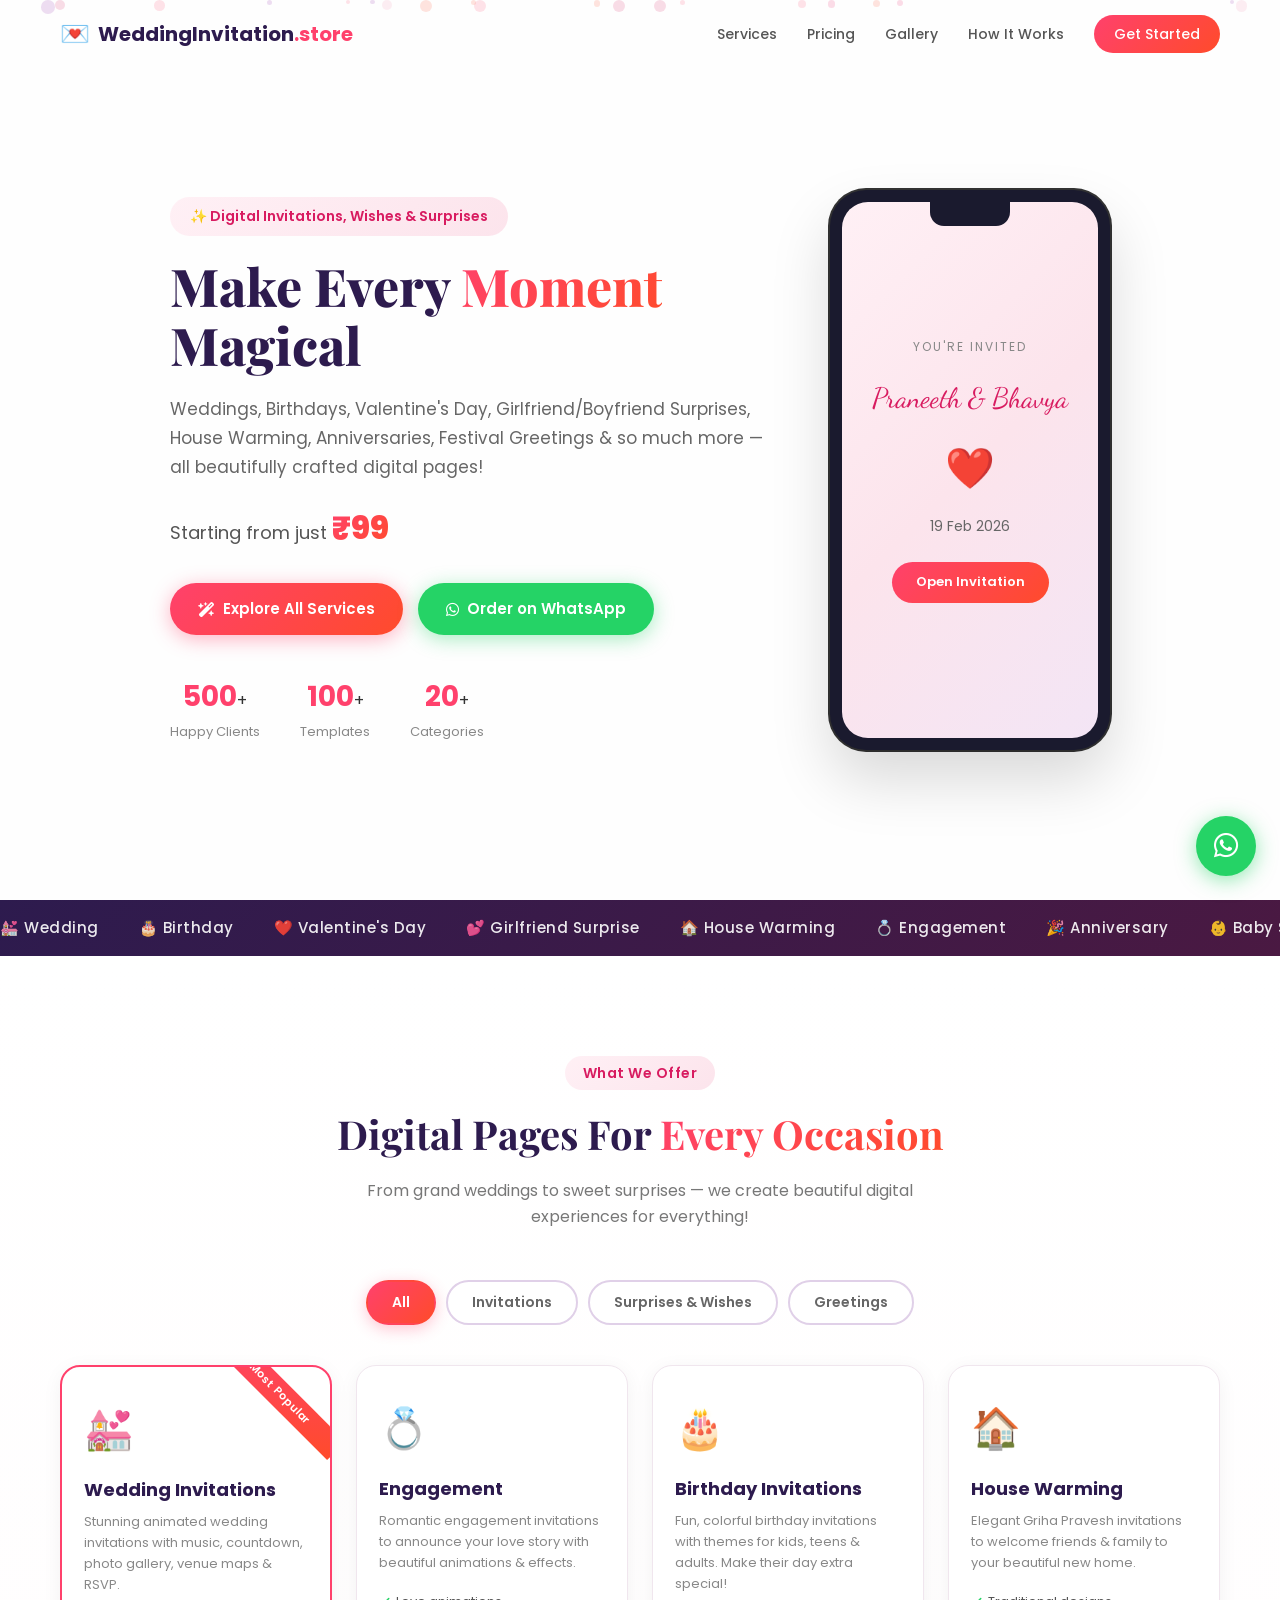
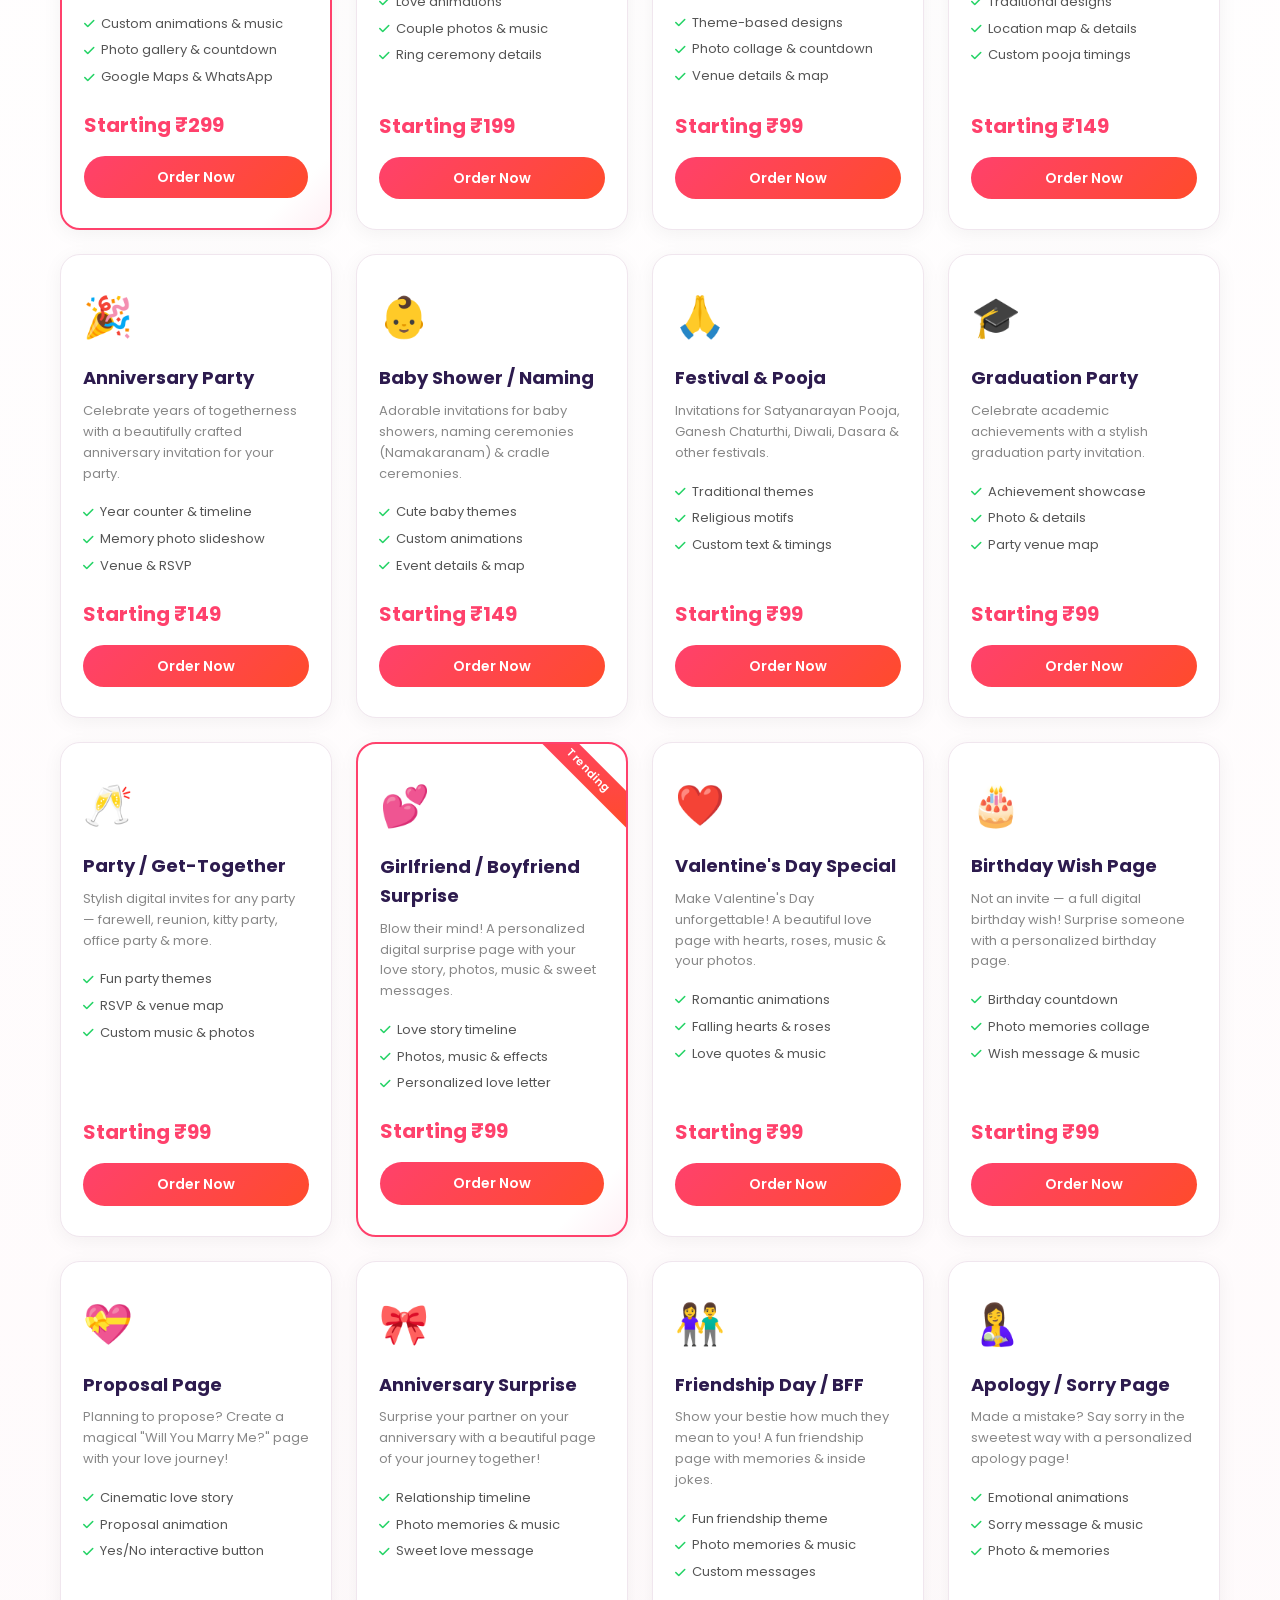
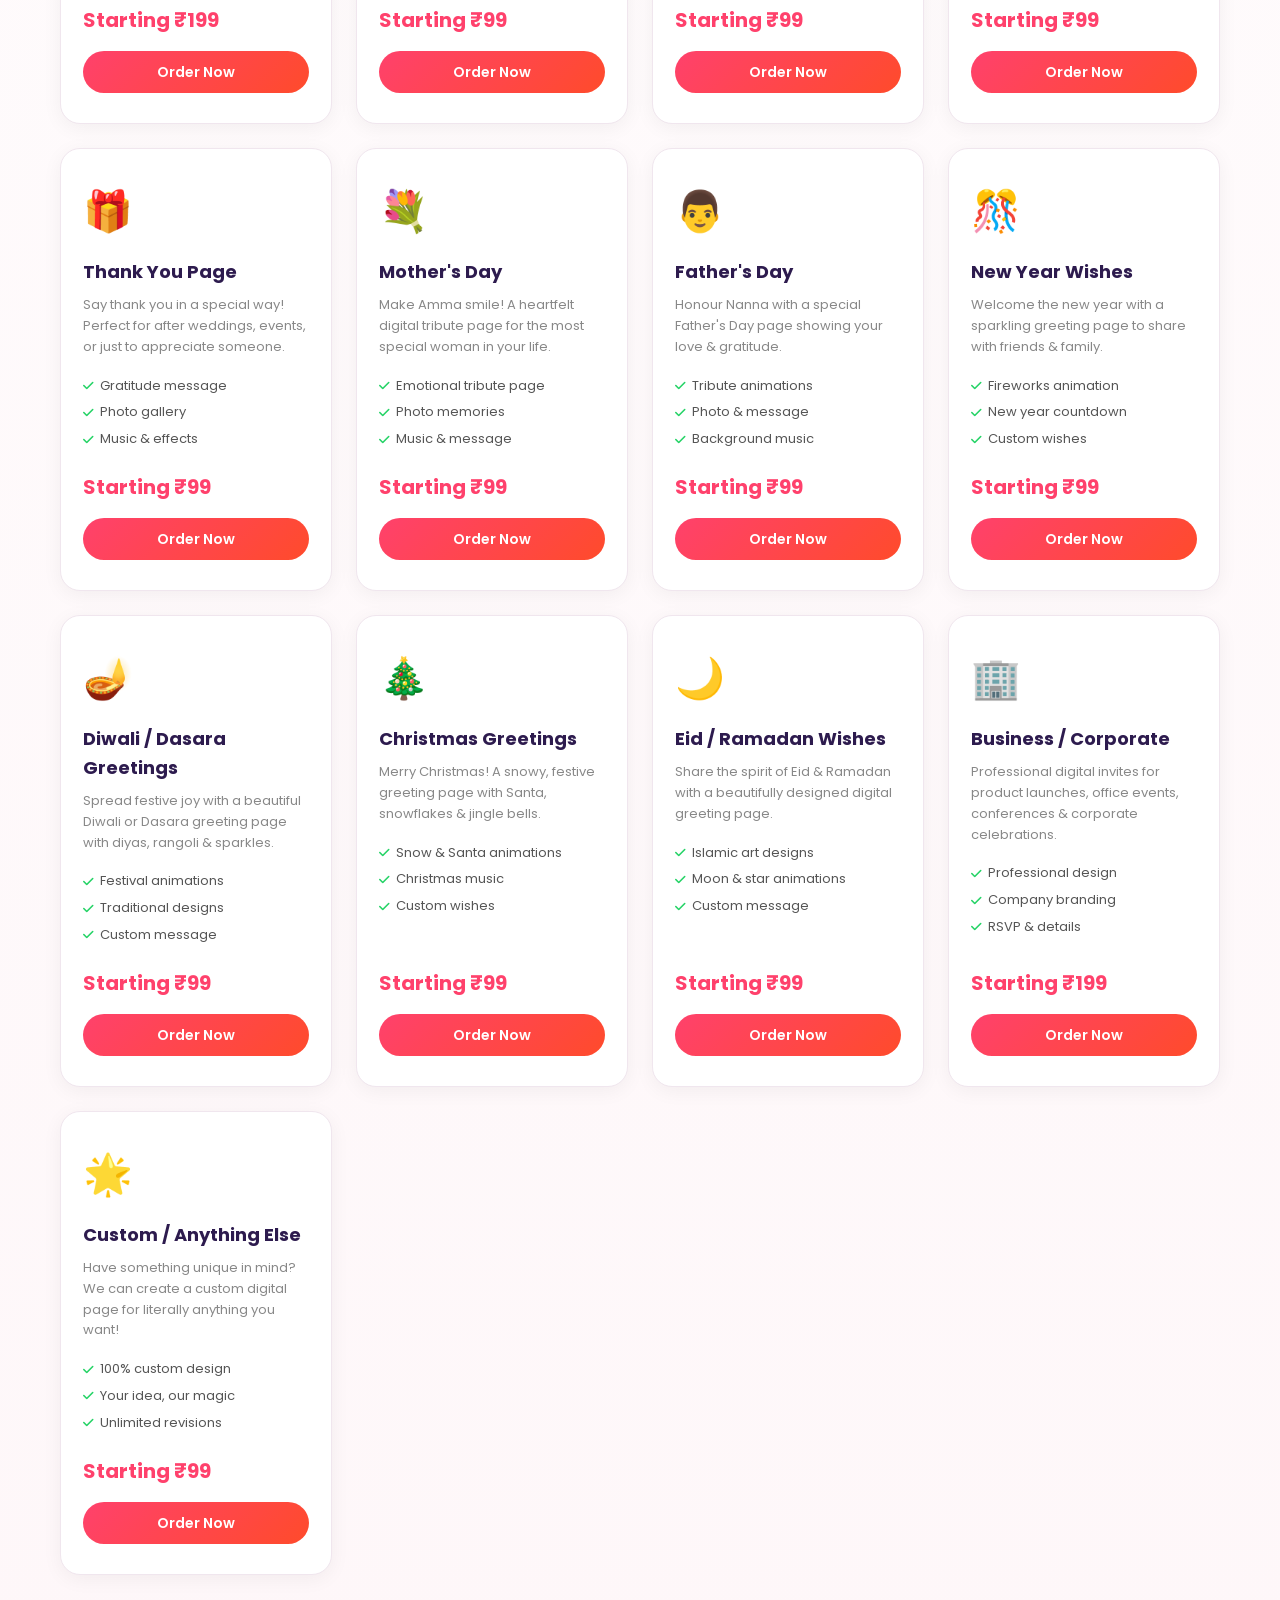
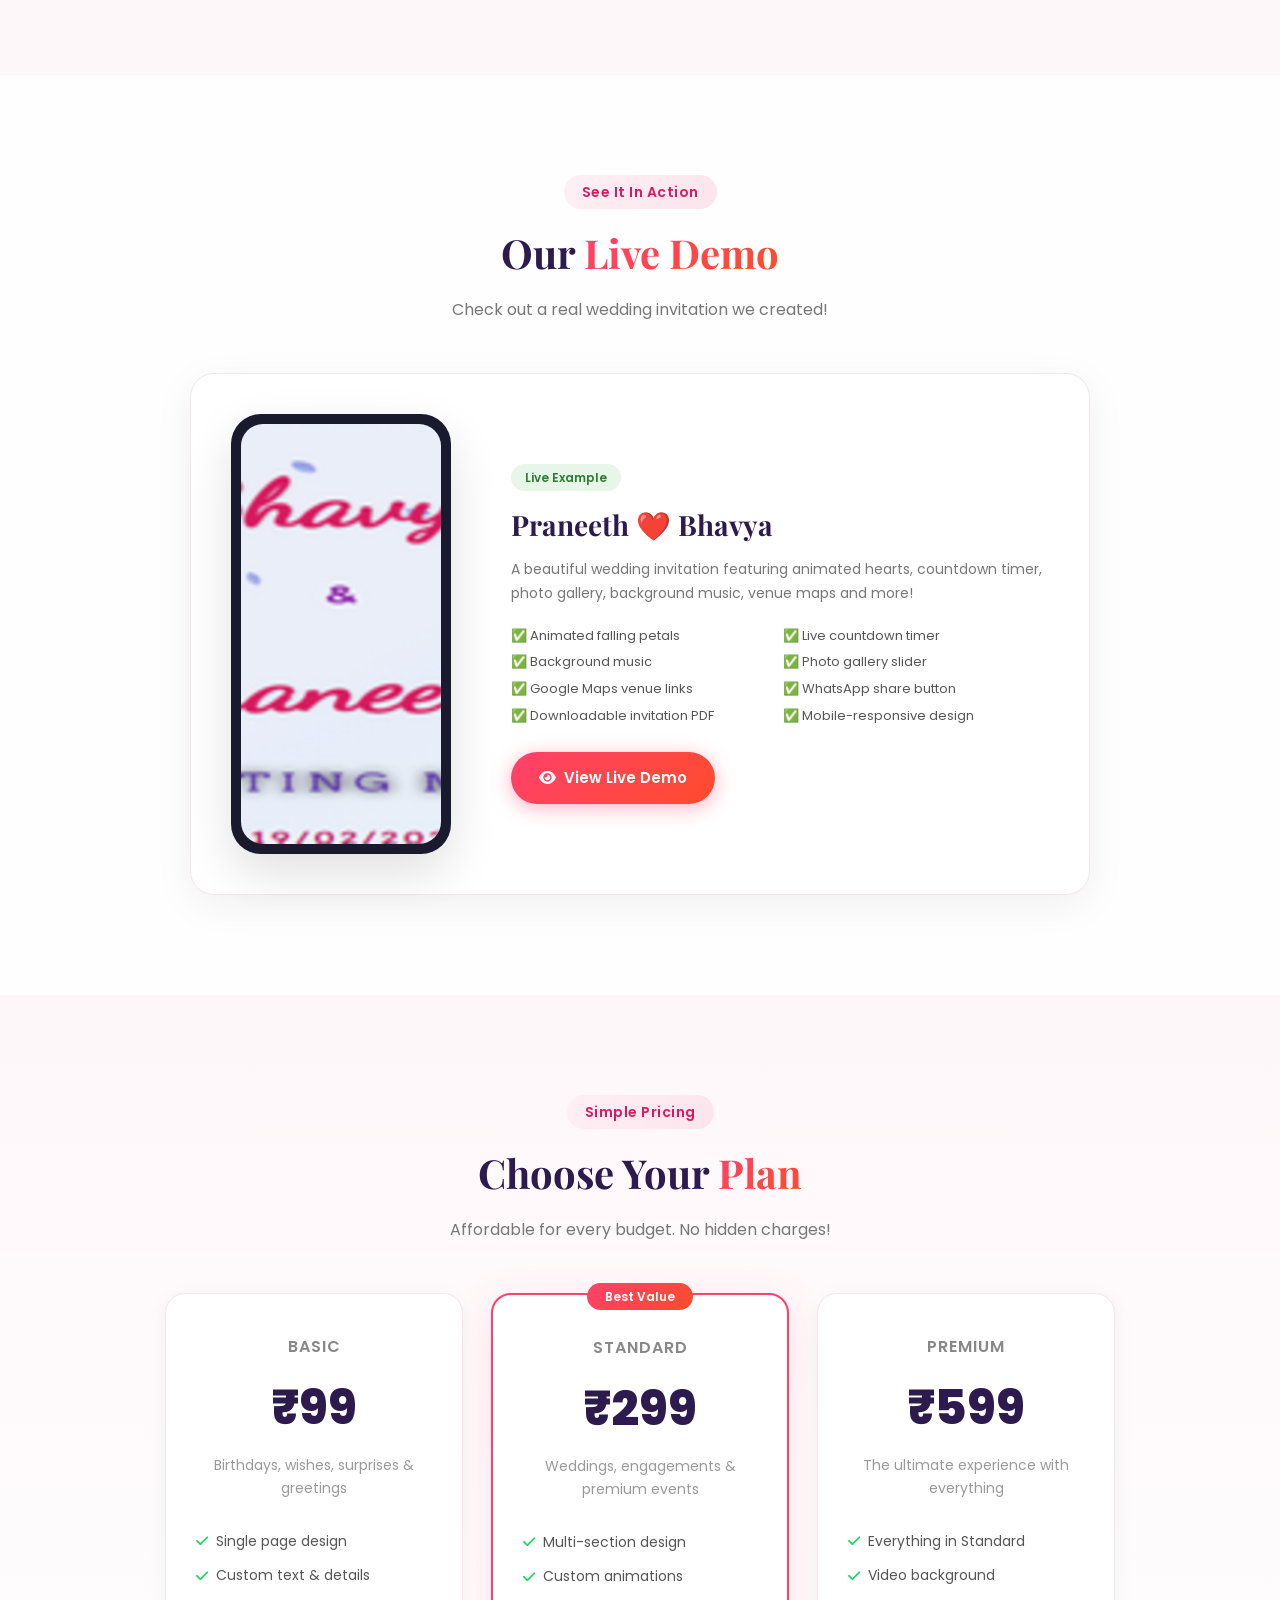
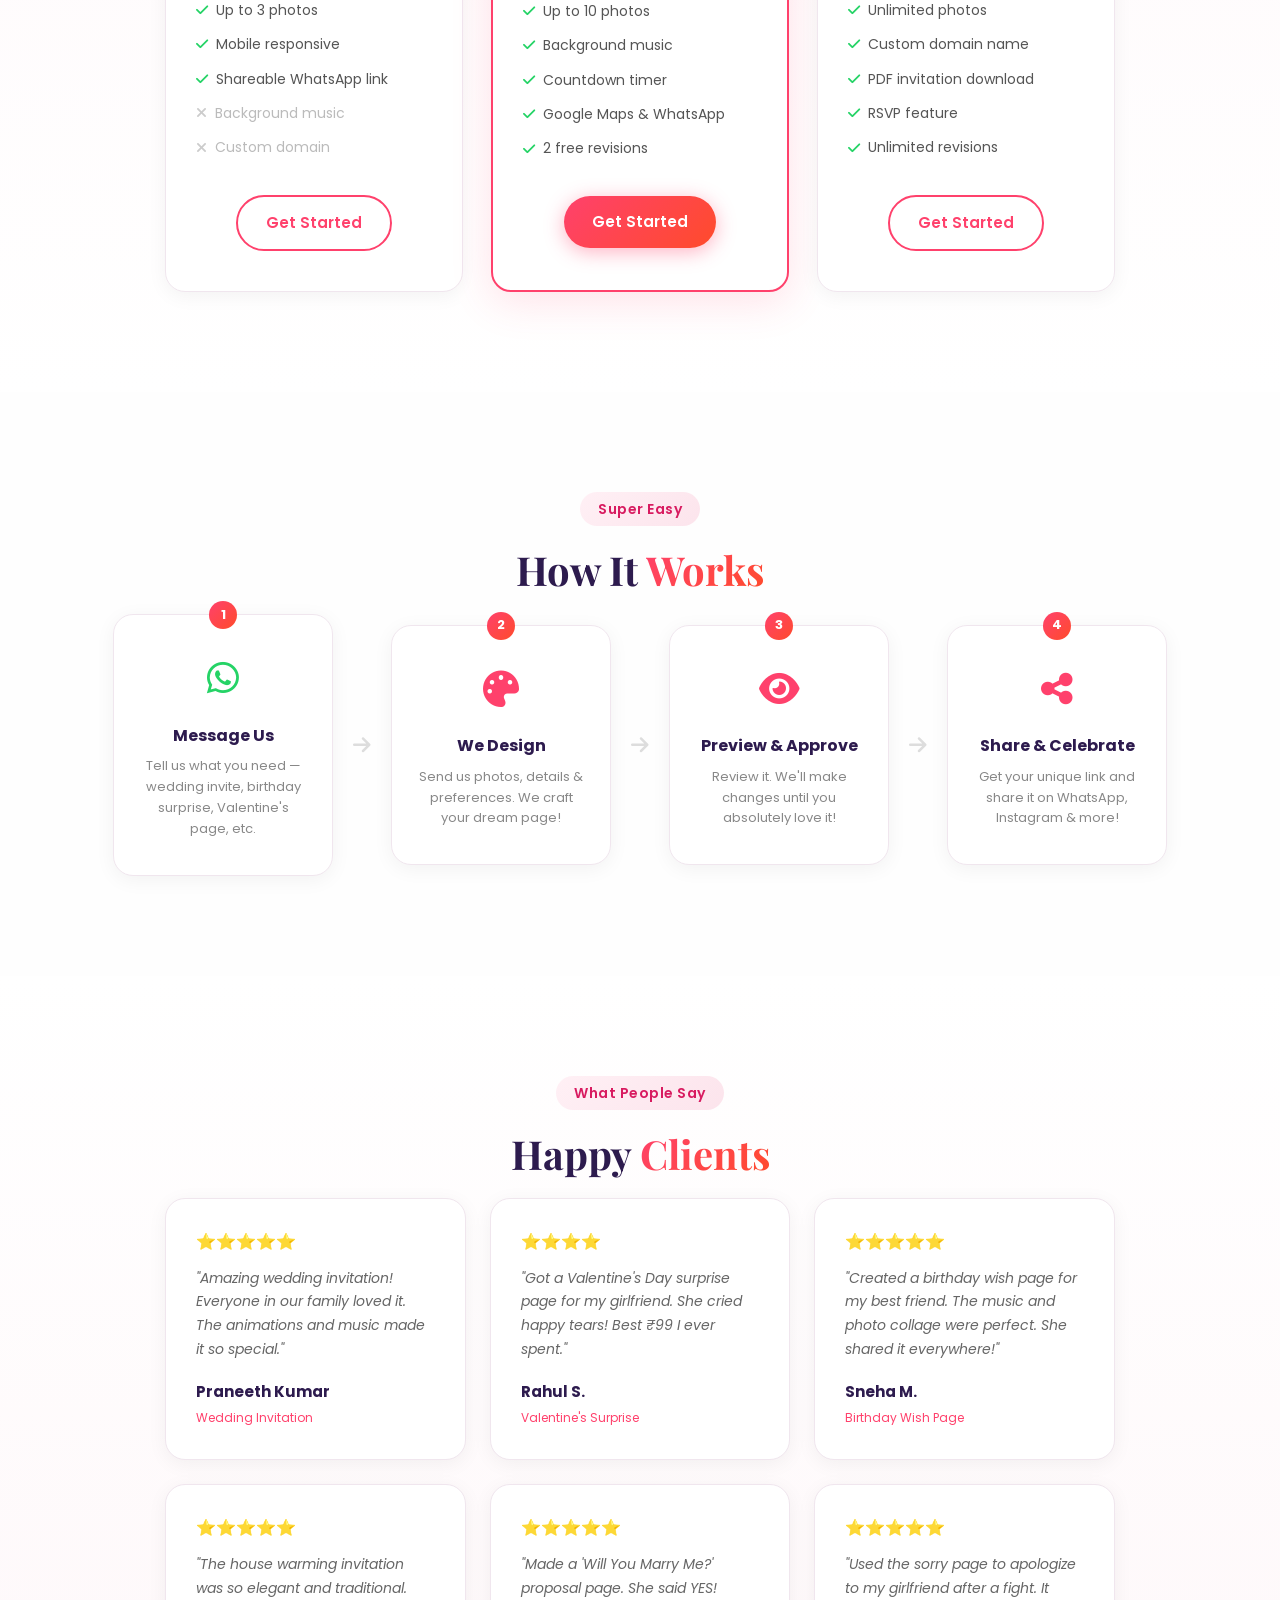
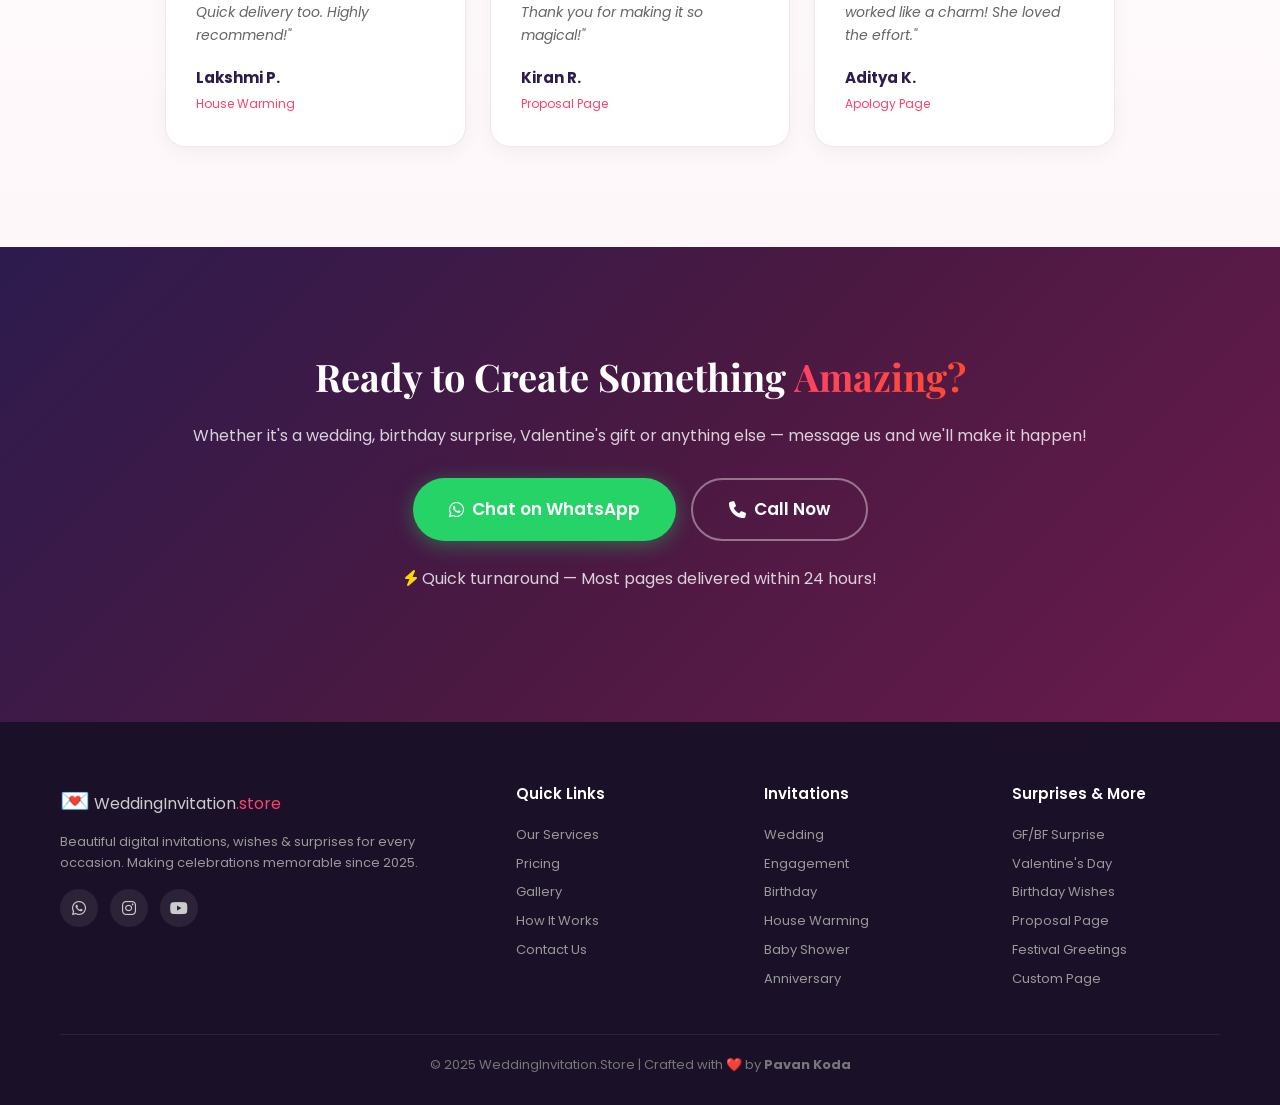
==== commit 439567b6: "prewive" ====
--- a/index.html
+++ b/index.html
@@ -12,6 +12,7 @@
     <!-- Open Graph -->
     <meta property="og:title" content="WeddingInvitation.Store | Invitations, Wishes & Surprises from ₹99">
     <meta property="og:description" content="Weddings, Birthdays, Valentine's Day, Girlfriend Surprises, House Warming, Anniversary & more — all digital!">
+    <meta property="og:image" content="https://weddinginvitation.store/assets/img/preview.png">
     <meta property="og:url" content="https://weddinginvitation.store/">
     <meta property="og:type" content="website">
 
@@ -33,7 +34,9 @@
             <span class="logo-icon">💌</span>
             <span class="logo-text">WeddingInvitation<span class="logo-dot">.store</span></span>
         </a>
+        <div class="nav-overlay" id="navOverlay"></div>
         <div class="nav-links" id="navLinks">
+            <button class="nav-close" id="navClose"><i class="fa-solid fa-xmark"></i></button>
             <a href="#services">Services</a>
             <a href="#pricing">Pricing</a>
             <a href="#gallery">Gallery</a>
@@ -497,7 +500,7 @@
             <div class="demo-preview">
                 <div class="demo-phone">
                     <div class="demo-screen">
-                        <img src="../assets/img/preview.png" alt="Wedding Invitation Preview" class="demo-img">
+                        <img src="assets/img/preview.png" alt="Wedding Invitation Preview" class="demo-img">
                     </div>
                 </div>
             </div>
@@ -750,6 +753,11 @@
     </div>
 </footer>
 
+<!-- Floating WhatsApp Button -->
+<a href="https://api.whatsapp.com/send?phone=919704147418&text=Hi!%20I%20want%20to%20create%20a%20digital%20invitation%20or%20surprise" target="_blank" class="whatsapp-float" title="Chat on WhatsApp">
+    <i class="fa-brands fa-whatsapp"></i>
+</a>
+
 <script src="script.js"></script>
 </body>
 </html>
--- a/style.css
+++ b/style.css
@@ -249,6 +249,60 @@
     transition: all 0.3s;
 }
 
+.hamburger.open span:nth-child(1) {
+    transform: rotate(45deg) translate(5px, 6px);
+}
+
+.hamburger.open span:nth-child(2) {
+    opacity: 0;
+}
+
+.hamburger.open span:nth-child(3) {
+    transform: rotate(-45deg) translate(5px, -6px);
+}
+
+/* Mobile Nav Close Button */
+.nav-close {
+    display: none;
+}
+
+/* Mobile Nav Overlay */
+.nav-overlay {
+    display: none;
+}
+
+/* ========== FLOATING WHATSAPP BUTTON ========== */
+.whatsapp-float {
+    position: fixed;
+    bottom: 24px;
+    right: 24px;
+    width: 60px;
+    height: 60px;
+    background: #25D366;
+    color: #fff;
+    border-radius: 50%;
+    display: flex;
+    align-items: center;
+    justify-content: center;
+    font-size: 28px;
+    box-shadow: 0 4px 20px rgba(37, 211, 102, 0.5);
+    z-index: 999;
+    transition: all 0.3s ease;
+    animation: whatsappPulse 2s infinite;
+}
+
+.whatsapp-float:hover {
+    transform: scale(1.1);
+    box-shadow: 0 6px 25px rgba(37, 211, 102, 0.6);
+    color: #fff;
+}
+
+@keyframes whatsappPulse {
+    0% { box-shadow: 0 0 0 0 rgba(37, 211, 102, 0.5); }
+    70% { box-shadow: 0 0 0 14px rgba(37, 211, 102, 0); }
+    100% { box-shadow: 0 0 0 0 rgba(37, 211, 102, 0); }
+}
+
 /* ========== HERO ========== */
 .hero {
     min-height: 100vh;
@@ -1052,11 +1106,77 @@
     .services-grid {
         grid-template-columns: repeat(2, 1fr);
     }
+
     .hero-title { font-size: 42px; }
+
+    .hero {
+        gap: 40px;
+        padding: 100px 20px 60px;
+    }
+
+    .demo-card {
+        gap: 40px;
+        padding: 30px;
+    }
+
+    .footer-grid {
+        grid-template-columns: 1fr 1fr 1fr;
+        gap: 30px;
+    }
+
+    .footer-brand {
+        grid-column: 1 / -1;
+    }
+
+    .testimonials-grid {
+        grid-template-columns: repeat(2, 1fr);
+    }
 }
 
 @media (max-width: 768px) {
     .hamburger { display: flex; }
+
+    .nav-close {
+        display: flex;
+        align-items: center;
+        justify-content: center;
+        position: absolute;
+        top: 20px;
+        right: 20px;
+        width: 36px;
+        height: 36px;
+        border-radius: 50%;
+        border: none;
+        background: #f5f5f5;
+        color: #333;
+        font-size: 18px;
+        cursor: pointer;
+        transition: all 0.3s;
+    }
+
+    .nav-close:hover {
+        background: #ff416c;
+        color: #fff;
+    }
+
+    .nav-overlay {
+        display: block;
+        position: fixed;
+        top: 0;
+        left: 0;
+        width: 100%;
+        height: 100%;
+        background: rgba(0, 0, 0, 0.5);
+        z-index: 1000;
+        opacity: 0;
+        visibility: hidden;
+        transition: all 0.3s ease;
+    }
+
+    .nav-overlay.active {
+        opacity: 1;
+        visibility: visible;
+    }
 
     .nav-links {
         position: fixed;
@@ -1069,33 +1189,86 @@
         gap: 20px;
         box-shadow: -5px 0 30px rgba(0,0,0,0.1);
         transition: right 0.3s ease;
+        z-index: 1001;
     }
 
     .nav-links.active { right: 0; }
+
+    .whatsapp-float {
+        width: 54px;
+        height: 54px;
+        font-size: 24px;
+        bottom: 20px;
+        right: 16px;
+    }
 
     .hero {
         flex-direction: column;
         text-align: center;
-        padding-top: 100px;
+        padding: 100px 20px 50px;
         gap: 40px;
-    }
-
-    .hero-title { font-size: 36px; }
+        min-height: auto;
+    }
+
+    .hero-content {
+        max-width: 100%;
+    }
+
+    .hero-title { font-size: 34px; }
+    .hero-subtitle { font-size: 15px; }
     .hero-actions { justify-content: center; }
     .hero-stats { justify-content: center; }
+
+    .hero-price {
+        font-size: 16px;
+    }
+
+    .price-tag {
+        font-size: 28px;
+    }
 
     .phone-mockup {
         width: 230px;
         height: 460px;
     }
 
+    .services {
+        padding: 60px 0;
+    }
+
     .services-grid {
-        grid-template-columns: 1fr;
+        grid-template-columns: repeat(2, 1fr);
+        gap: 16px;
+    }
+
+    .service-card {
+        padding: 24px 18px;
+    }
+
+    .filter-tabs {
+        gap: 8px;
+        margin-bottom: 30px;
+    }
+
+    .filter-btn {
+        padding: 8px 18px;
+        font-size: 13px;
+    }
+
+    .demo-section {
+        padding: 60px 0;
     }
 
     .demo-card {
         flex-direction: column;
         text-align: center;
+        padding: 24px;
+        gap: 30px;
+    }
+
+    .demo-phone {
+        width: 200px;
+        height: 400px;
     }
 
     .demo-features {
@@ -1103,6 +1276,10 @@
         text-align: left;
     }
 
+    .pricing {
+        padding: 60px 0;
+    }
+
     .pricing-grid {
         grid-template-columns: 1fr;
         max-width: 380px;
@@ -1116,6 +1293,10 @@
         transform: translateY(-5px);
     }
 
+    .how-it-works {
+        padding: 60px 0;
+    }
+
     .steps-grid {
         flex-direction: column;
     }
@@ -1126,24 +1307,126 @@
 
     .step { width: 100%; max-width: 300px; }
 
+    .testimonials {
+        padding: 60px 0;
+    }
+
     .testimonials-grid {
         grid-template-columns: 1fr;
-    }
-
-    .section-title { font-size: 30px; }
-
-    .cta-content h2 { font-size: 28px; }
+        max-width: 400px;
+        margin: 0 auto;
+    }
+
+    .section-title { font-size: 28px; }
+    .section-subtitle { font-size: 14px; margin-bottom: 35px; }
+
+    .cta-section {
+        padding: 60px 0;
+    }
+
+    .cta-content h2 { font-size: 26px; }
+    .cta-content p { font-size: 14px; }
+
+    .footer {
+        padding: 40px 0 20px;
+    }
 
     .footer-grid {
         grid-template-columns: 1fr 1fr;
         gap: 30px;
     }
+
+    .footer-brand {
+        grid-column: 1 / -1;
+    }
 }
 
 @media (max-width: 480px) {
-    .hero-title { font-size: 30px; }
+    .logo { font-size: 17px; }
+    .logo-icon { font-size: 20px; }
+
+    .hero {
+        padding: 90px 16px 40px;
+    }
+
+    .hero-title { font-size: 28px; }
+    .hero-subtitle { font-size: 14px; }
+
+    .hero-actions {
+        flex-direction: column;
+        align-items: center;
+    }
+
     .btn { padding: 12px 22px; font-size: 14px; }
     .btn-large { padding: 14px 28px; font-size: 15px; }
+
+    .hero-stats { gap: 20px; }
+    .stat-number { font-size: 24px; }
+    .stat-label { font-size: 12px; }
+
+    .phone-mockup {
+        width: 200px;
+        height: 400px;
+    }
+
+    .services-grid {
+        grid-template-columns: 1fr;
+    }
+
+    .service-card {
+        padding: 24px 20px;
+    }
+
+    .section-container {
+        padding: 0 16px;
+    }
+
+    .section-title { font-size: 24px; }
+
+    .filter-tabs {
+        gap: 6px;
+    }
+
+    .filter-btn {
+        padding: 7px 14px;
+        font-size: 12px;
+    }
+
+    .demo-card {
+        padding: 20px;
+    }
+
+    .demo-phone {
+        width: 180px;
+        height: 360px;
+    }
+
+    .demo-info h3 { font-size: 22px; }
+
+    .pricing-card {
+        padding: 30px 22px;
+    }
+
+    .pricing-amount { font-size: 40px; }
+
+    .cta-content h2 { font-size: 22px; }
+
+    .cta-actions {
+        flex-direction: column;
+        align-items: center;
+    }
+
     .footer-grid { grid-template-columns: 1fr; }
-    .hero-stats { gap: 25px; }
-}
+
+    .footer-brand {
+        grid-column: auto;
+    }
+
+    .marquee-content span {
+        font-size: 13px;
+    }
+
+    .marquee-content {
+        gap: 25px;
+    }
+}
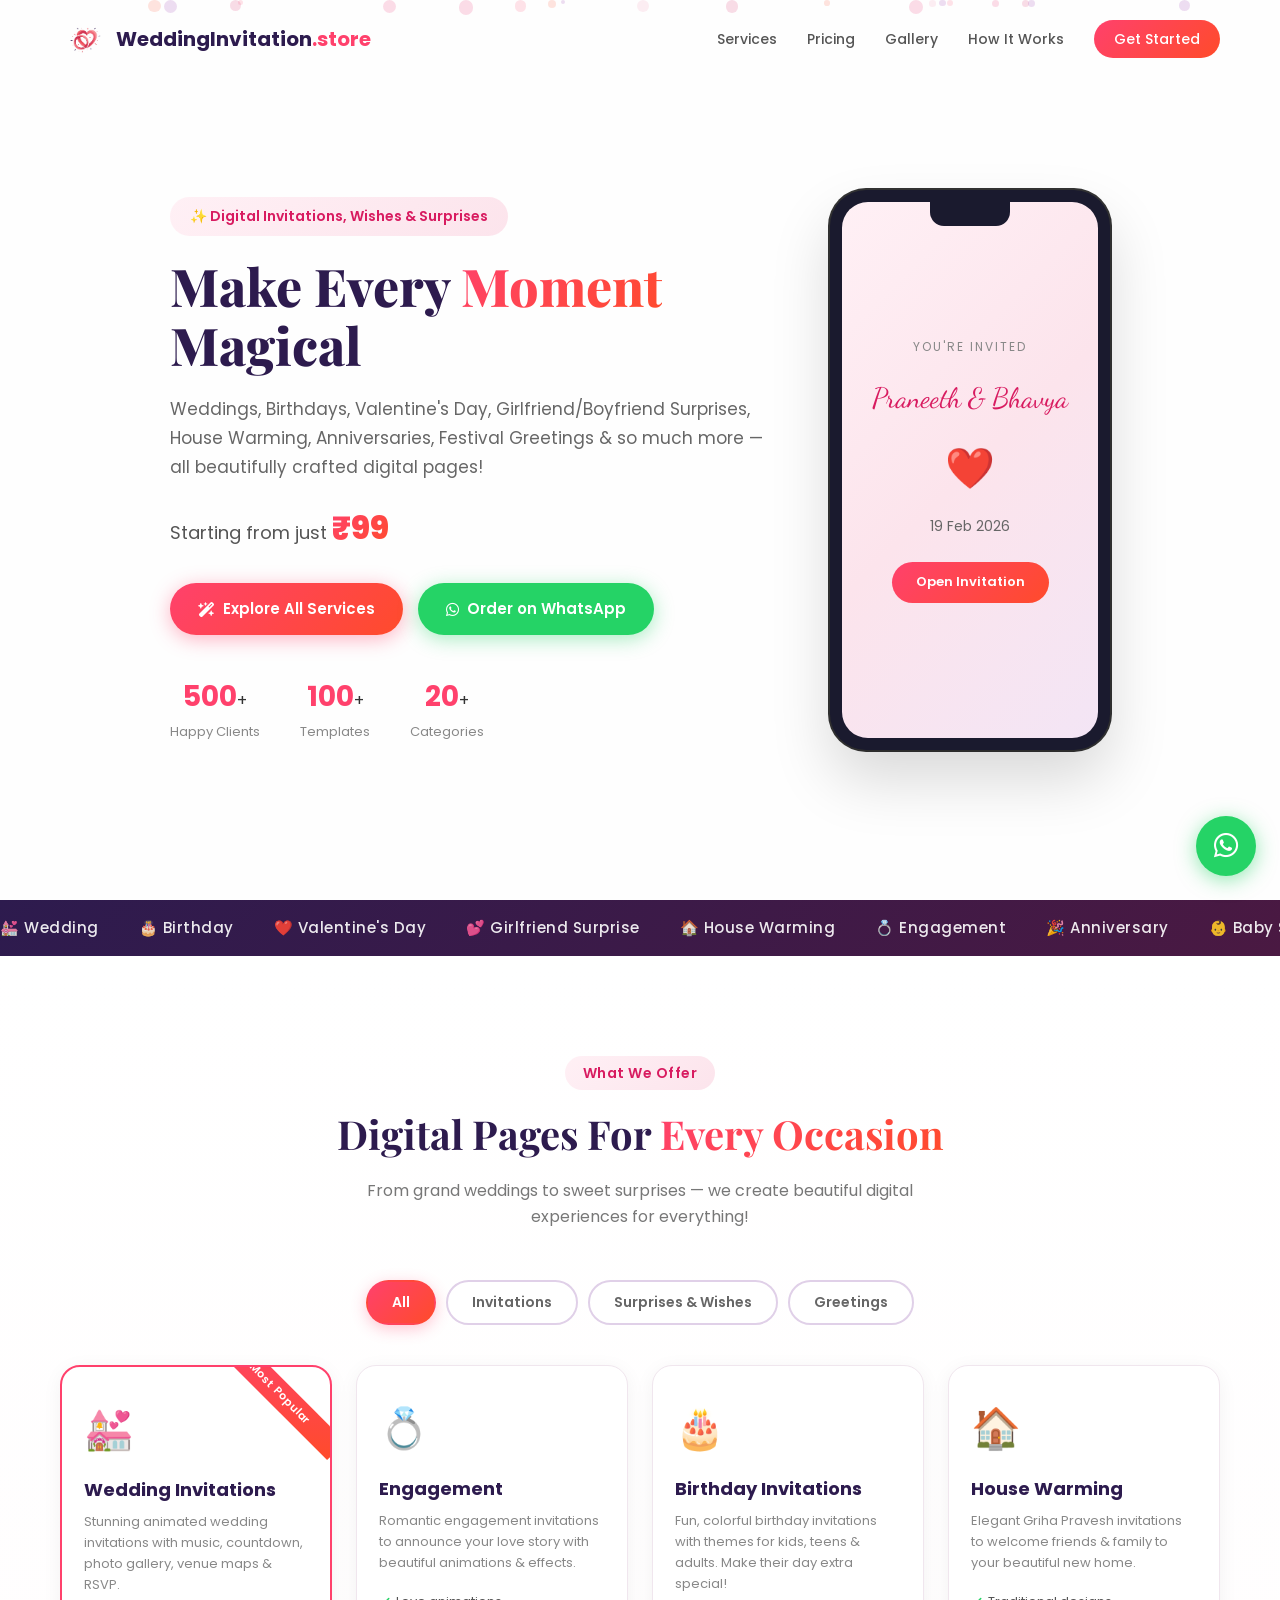
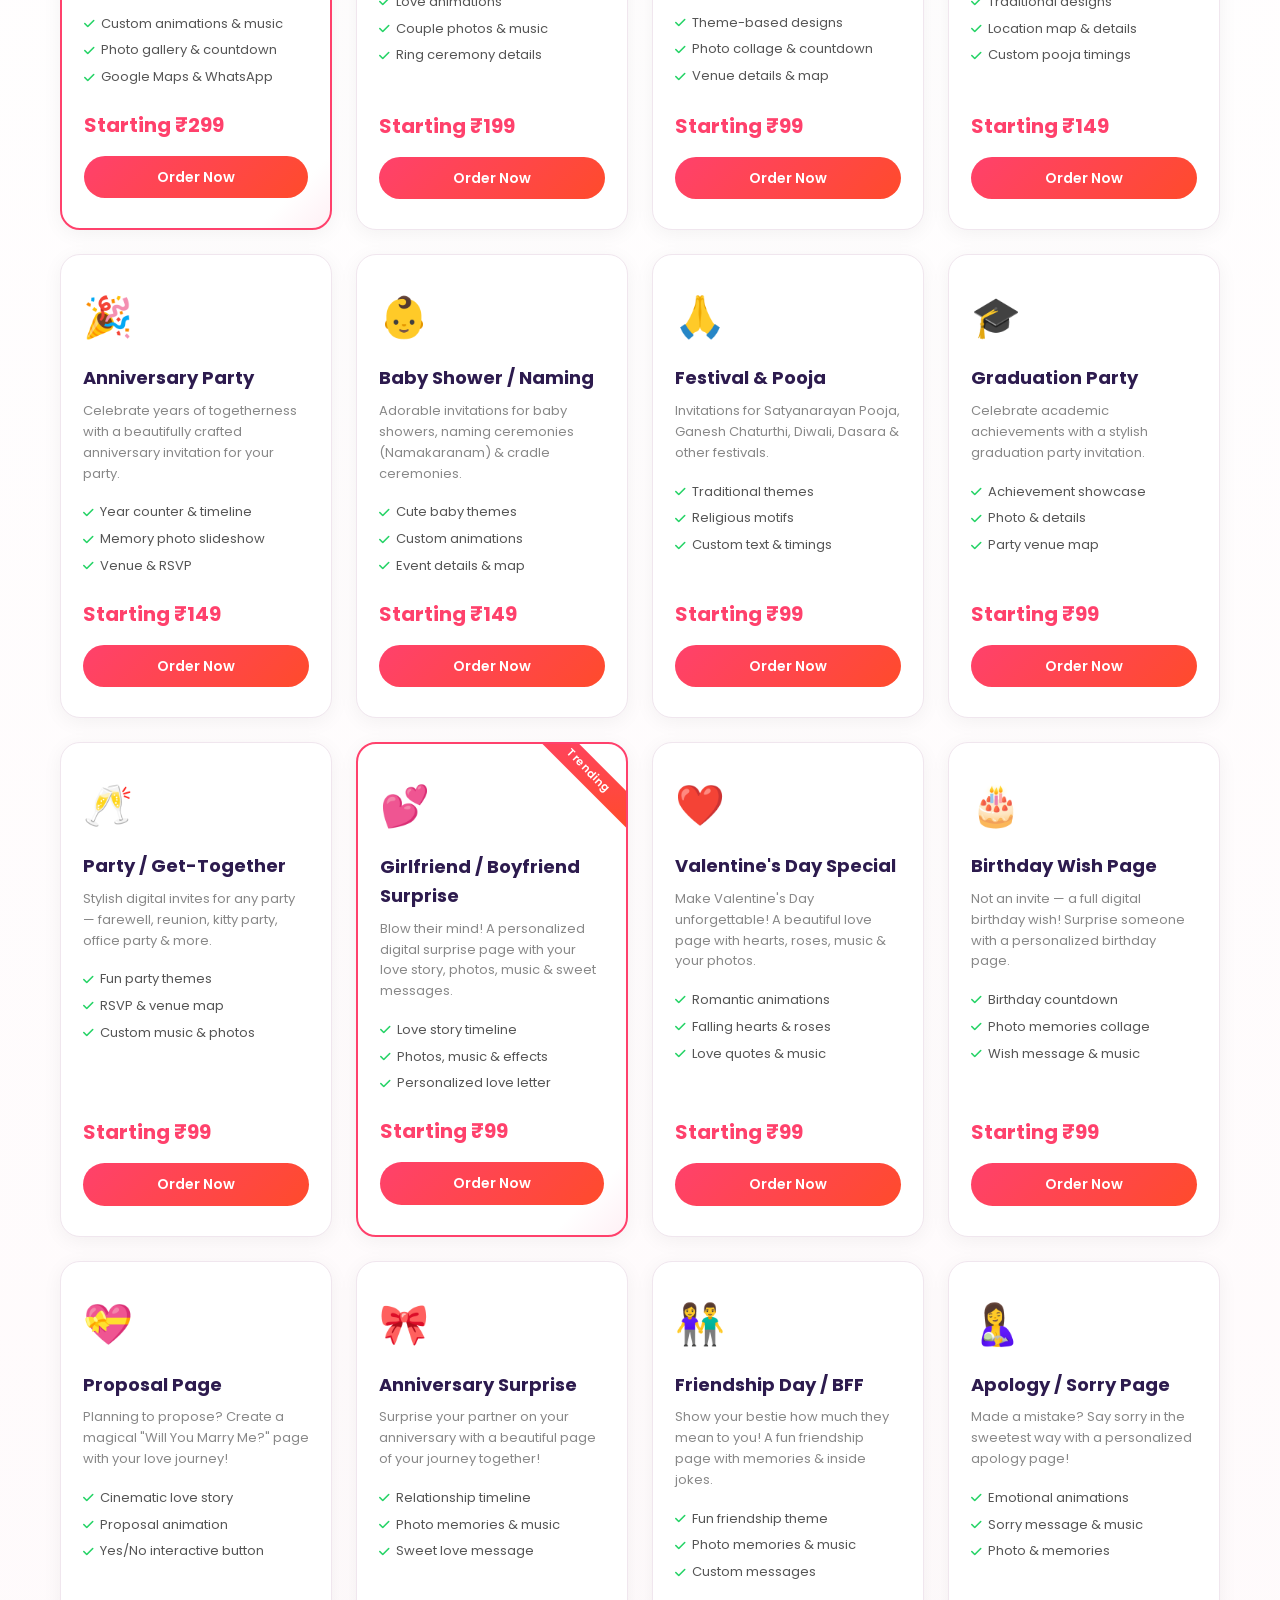
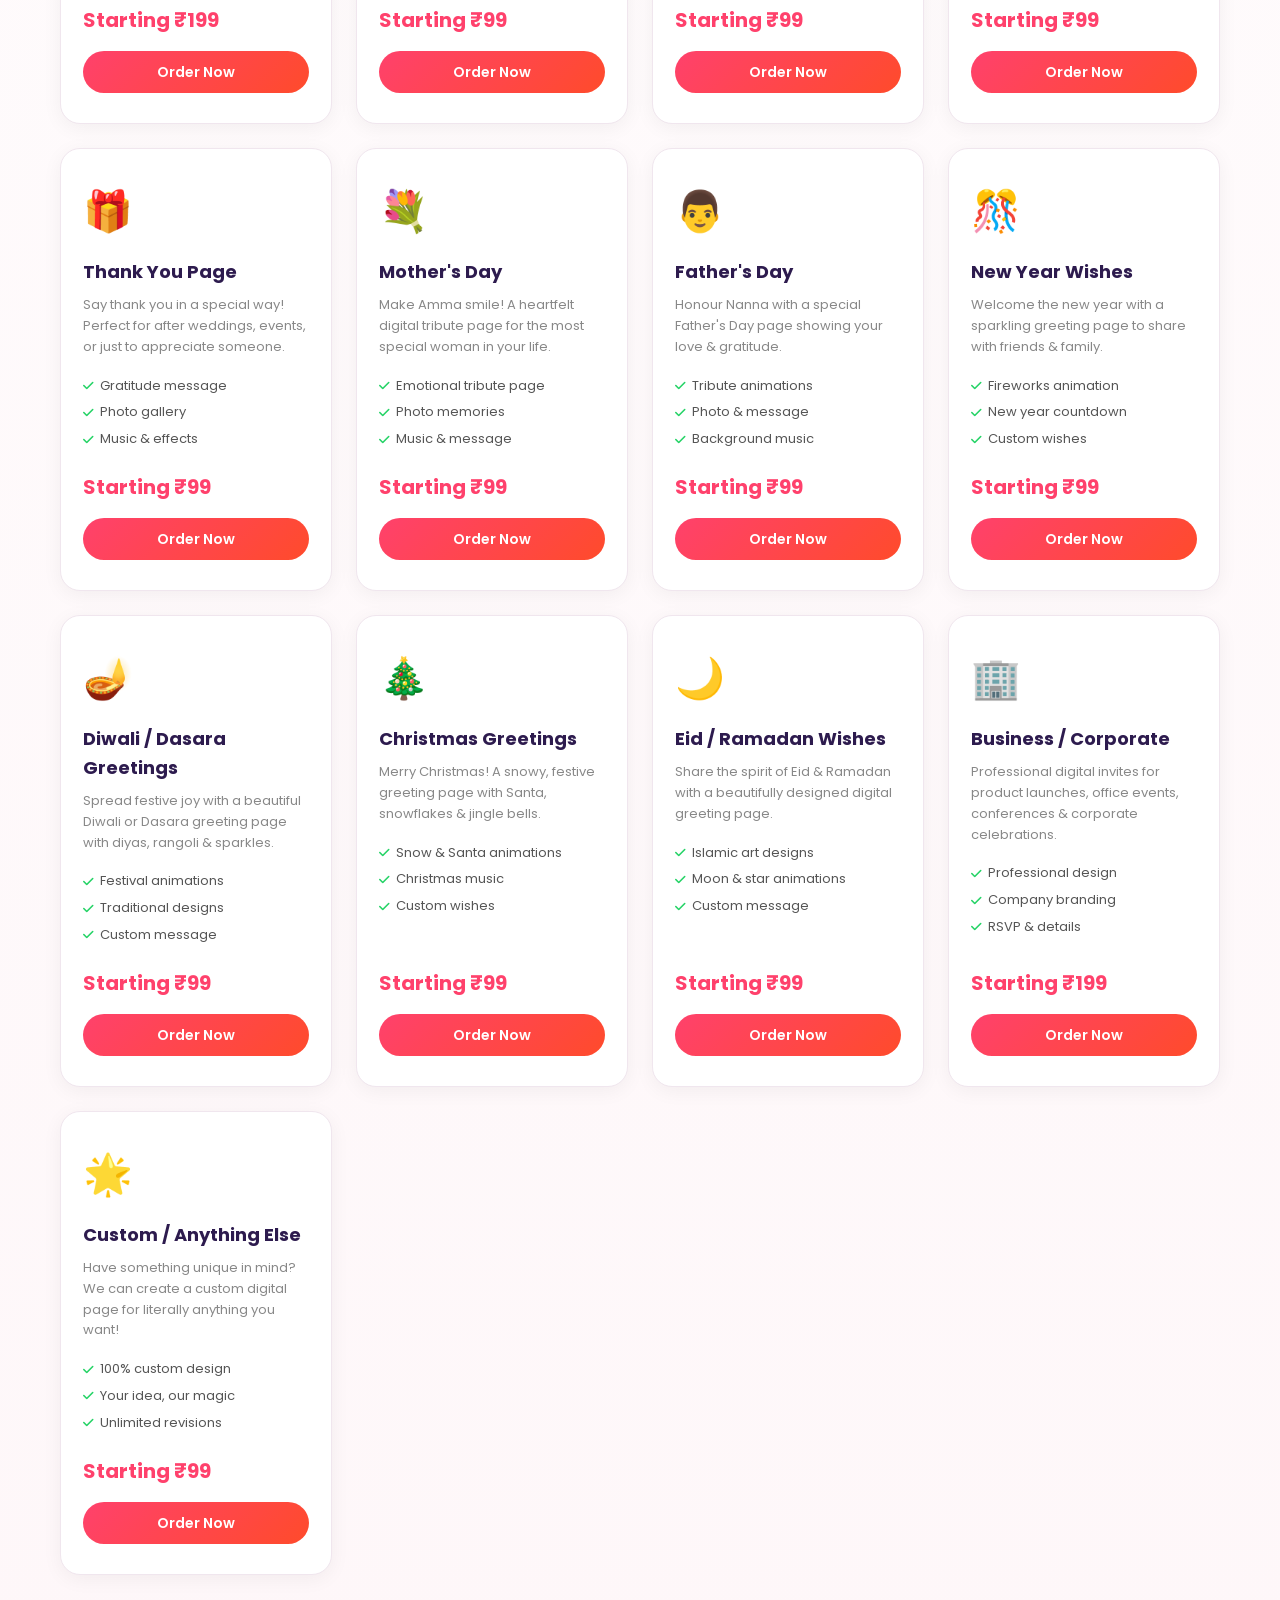
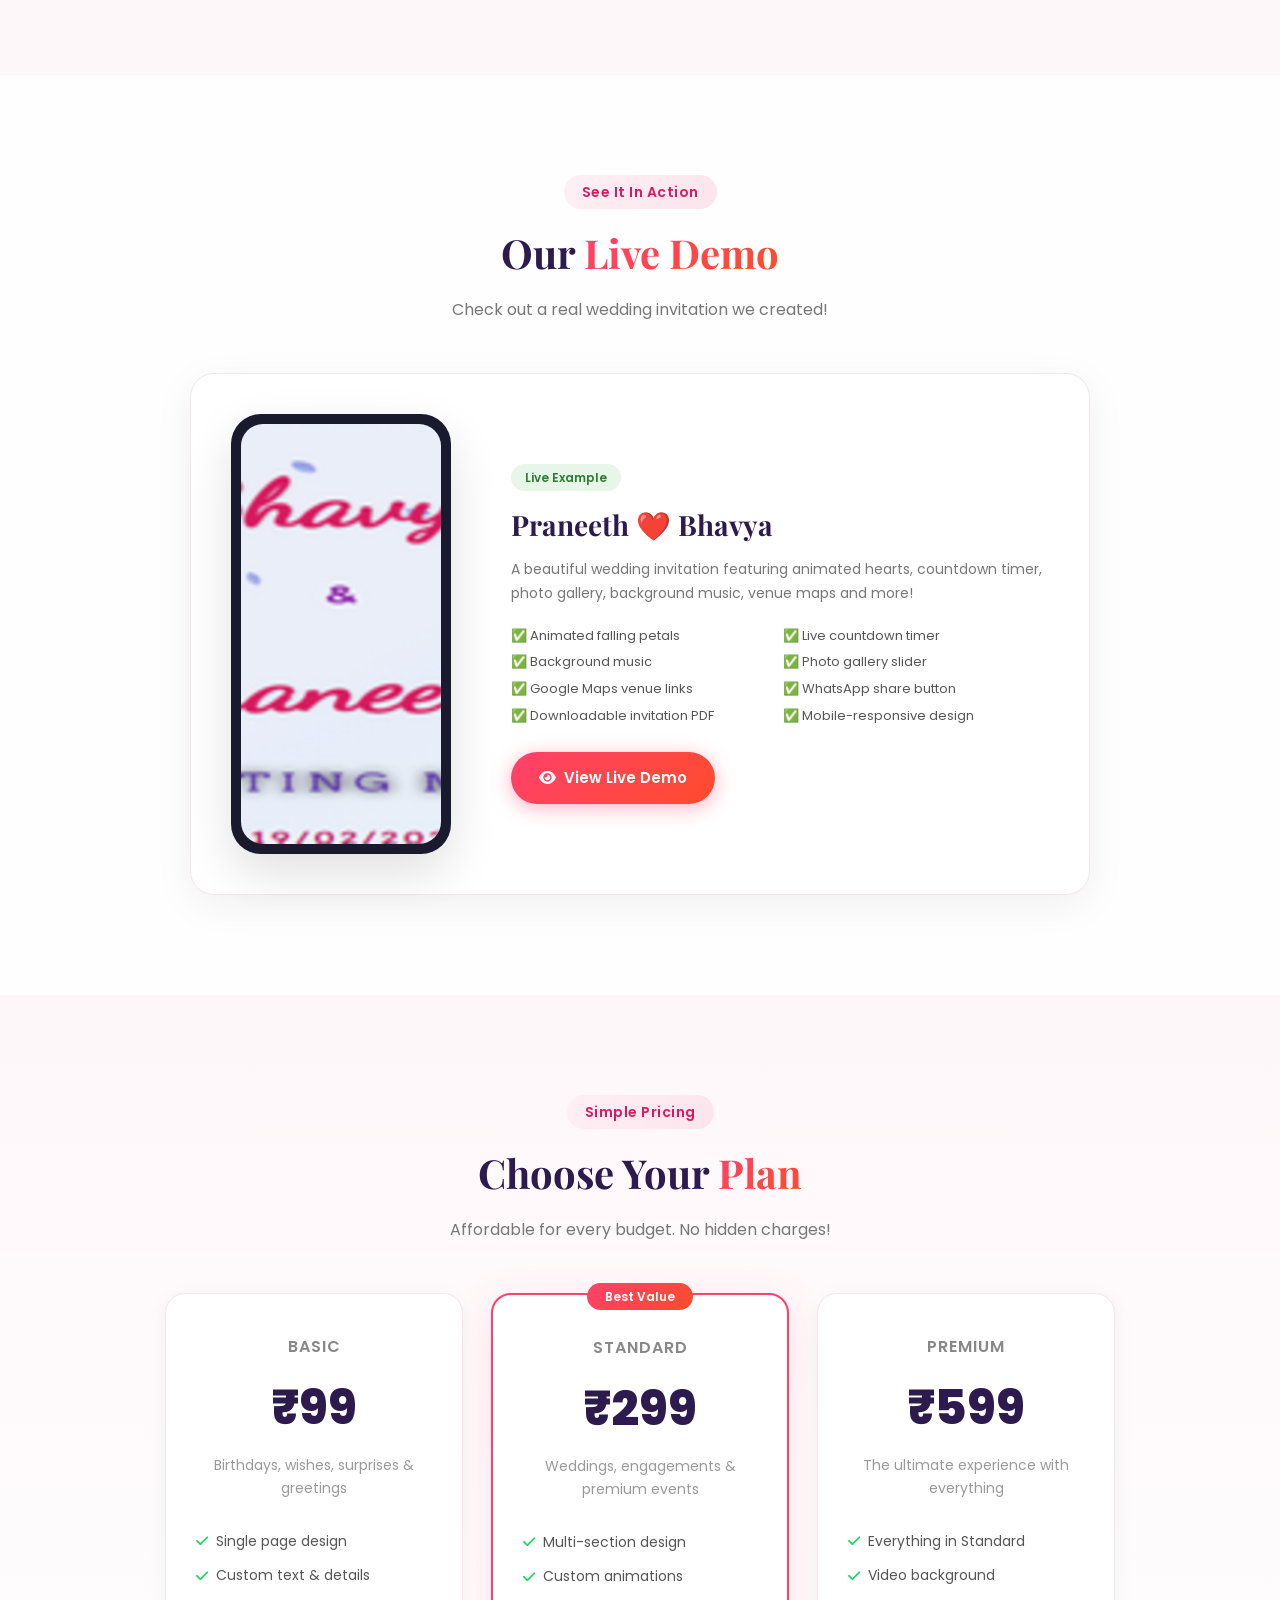
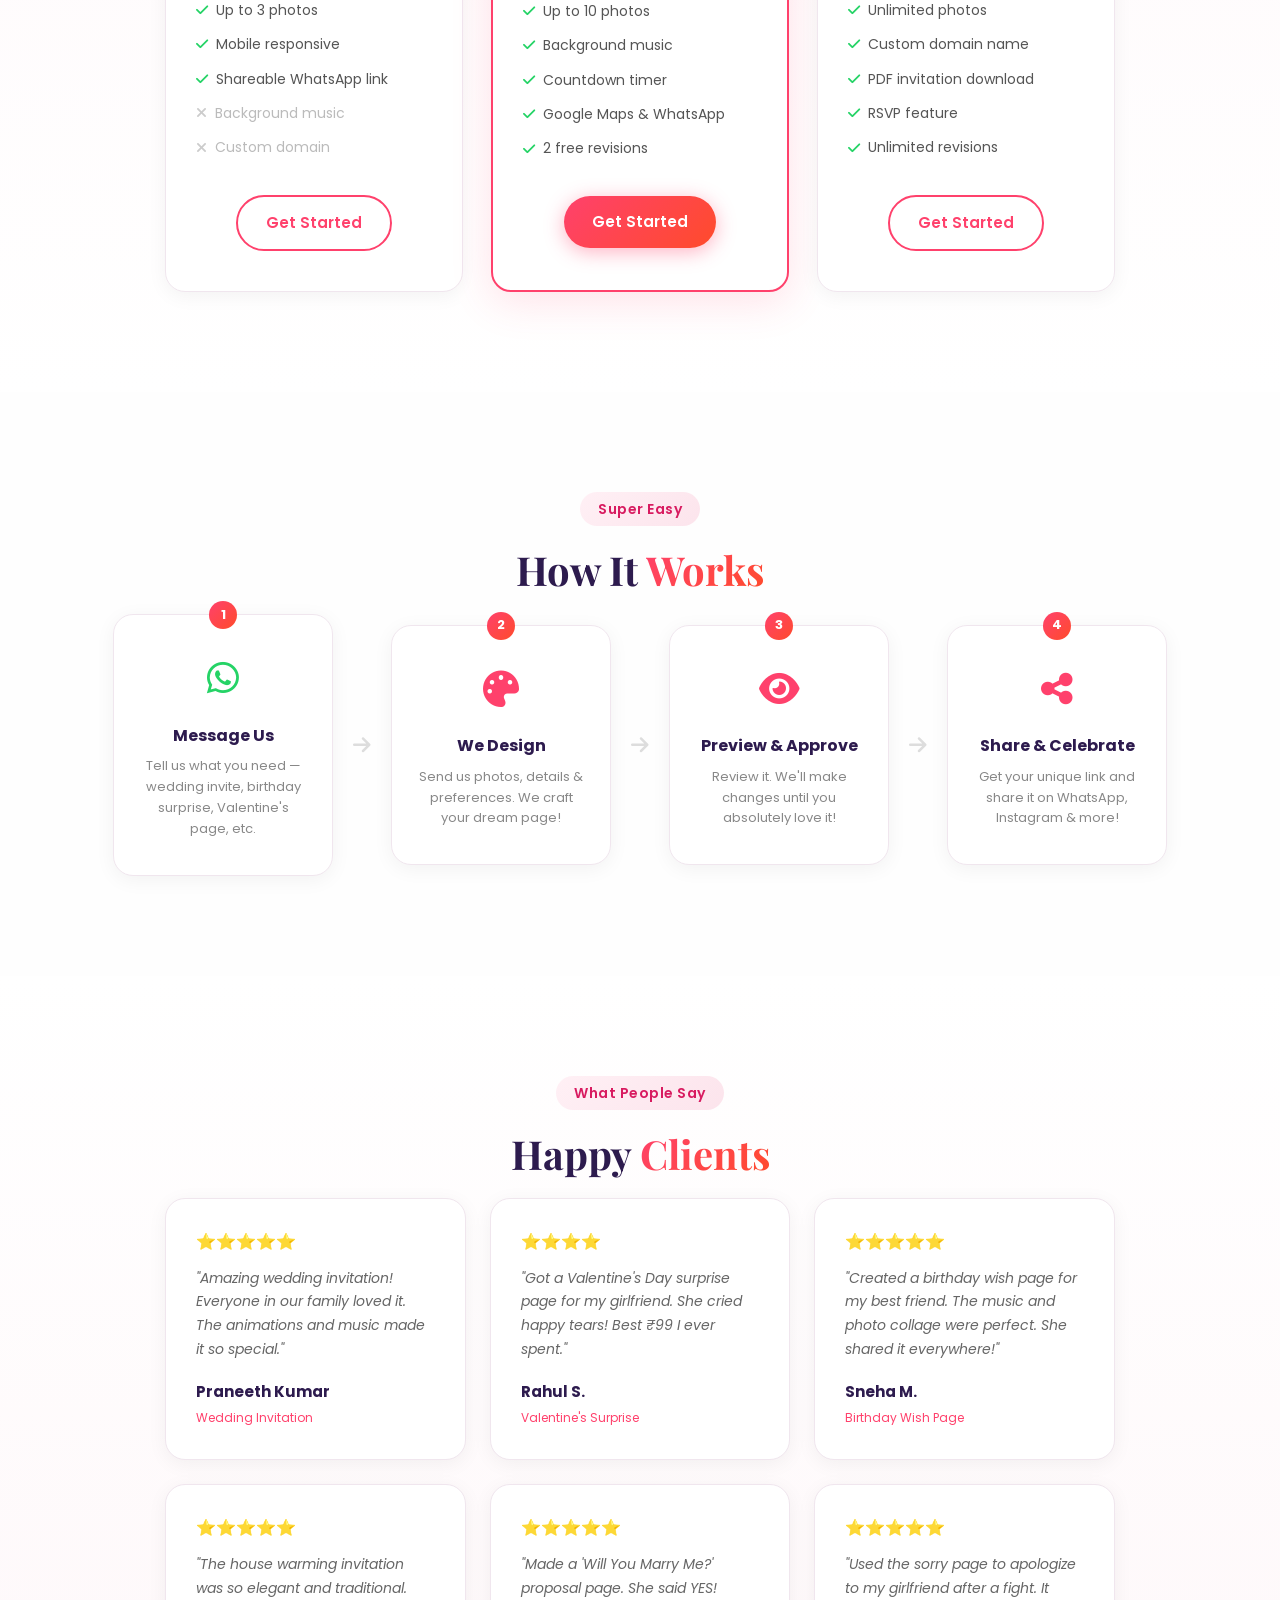
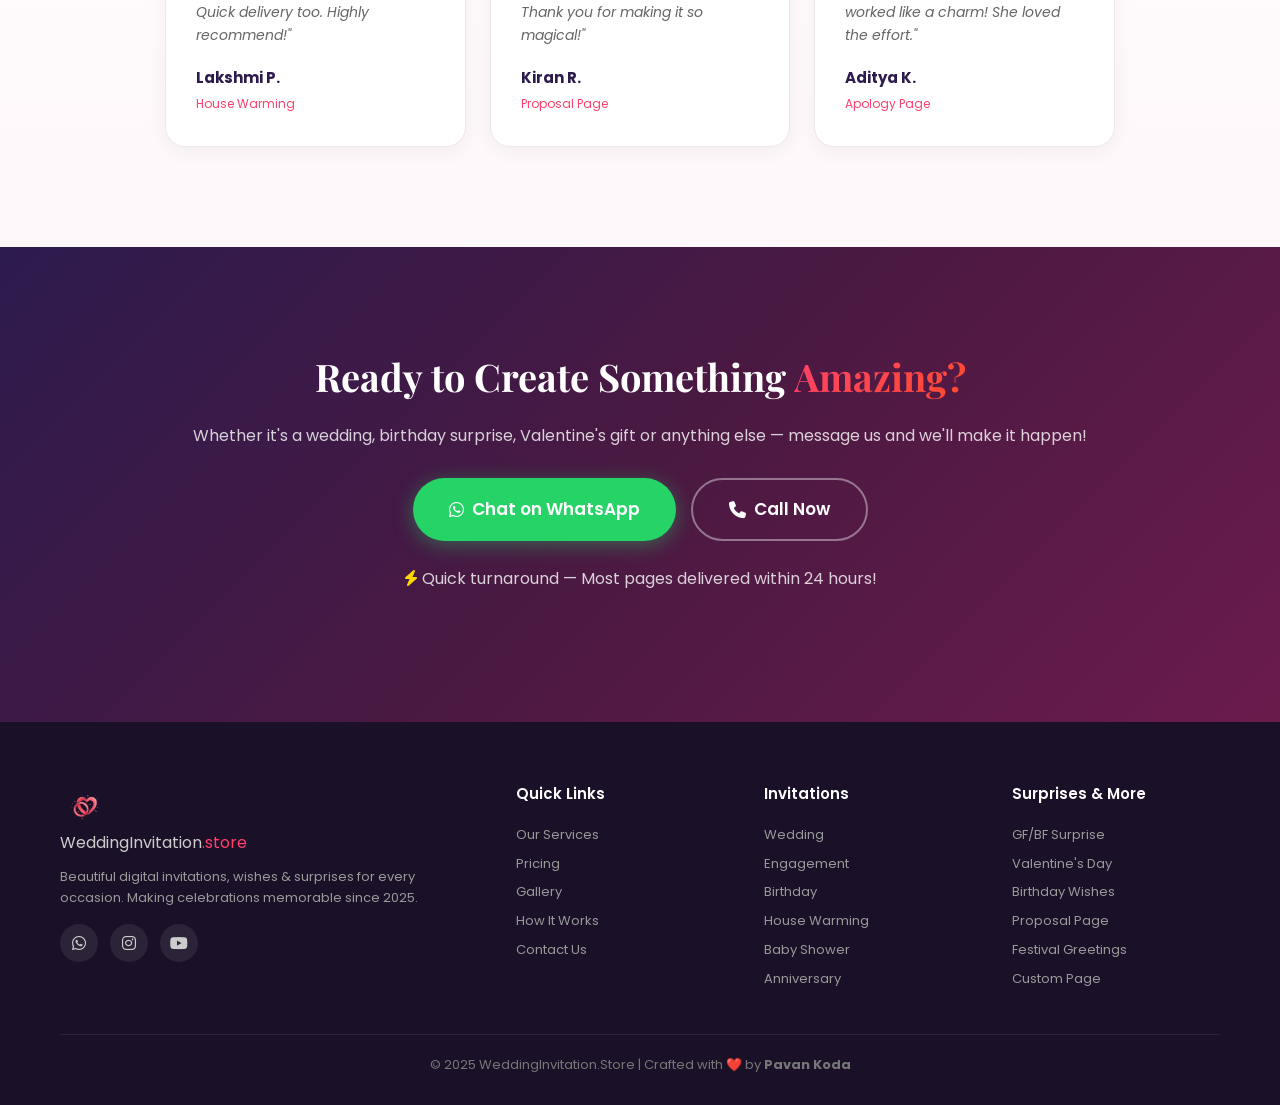
==== commit 01a748e8: "logo" ====
--- a/index.html
+++ b/index.html
@@ -3,7 +3,7 @@
 <head>
     <meta charset="UTF-8">
     <meta name="viewport" content="width=device-width, initial-scale=1.0">
-    <link rel="shortcut icon" href="../favicon.png" type="image/png">
+    <link rel="shortcut icon" href="assets/img/logo.png" type="image/png">
     <meta name="author" content="Pavan Kumar">
     <meta name="description" content="Digital Invitations, Birthday Wishes, Valentine Surprises, Girlfriend/Boyfriend Surprises, House Warming, Wedding Cards & more. Starting ₹99!">
 
@@ -12,7 +12,7 @@
     <!-- Open Graph -->
     <meta property="og:title" content="WeddingInvitation.Store | Invitations, Wishes & Surprises from ₹99">
     <meta property="og:description" content="Weddings, Birthdays, Valentine's Day, Girlfriend Surprises, House Warming, Anniversary & more — all digital!">
-    <meta property="og:image" content="https://weddinginvitation.store/assets/img/preview.png">
+    <meta property="og:image" content="https://weddinginvitation.store/assets/img/logo.png">
     <meta property="og:url" content="https://weddinginvitation.store/">
     <meta property="og:type" content="website">
 
@@ -31,7 +31,7 @@
 <nav class="navbar" id="navbar">
     <div class="nav-container">
         <a href="#" class="logo">
-            <span class="logo-icon">💌</span>
+            <img src="assets/img/logo.png" alt="Logo" class="logo-img">
             <span class="logo-text">WeddingInvitation<span class="logo-dot">.store</span></span>
         </a>
         <div class="nav-overlay" id="navOverlay"></div>
@@ -711,7 +711,7 @@
     <div class="section-container">
         <div class="footer-grid">
             <div class="footer-brand">
-                <span class="logo-icon">💌</span>
+                <img src="assets/img/logo.png" alt="Logo" class="logo-img">
                 <span class="logo-text">WeddingInvitation<span class="logo-dot">.store</span></span>
                 <p>Beautiful digital invitations, wishes & surprises for every occasion. Making celebrations memorable since 2025.</p>
                 <div class="footer-social">
--- a/style.css
+++ b/style.css
@@ -206,7 +206,12 @@
     color: #2d1b4e;
 }
 
-.logo-icon { font-size: 24px; }
+.logo-img {
+    width: 48px;
+    height: 48px;
+    object-fit: contain;
+}
+
 .logo-dot { color: #ff416c; }
 
 .nav-links {
@@ -1343,7 +1348,7 @@
 
 @media (max-width: 480px) {
     .logo { font-size: 17px; }
-    .logo-icon { font-size: 20px; }
+    .logo-img { width: 38px; height: 38px; }
 
     .hero {
         padding: 90px 16px 40px;
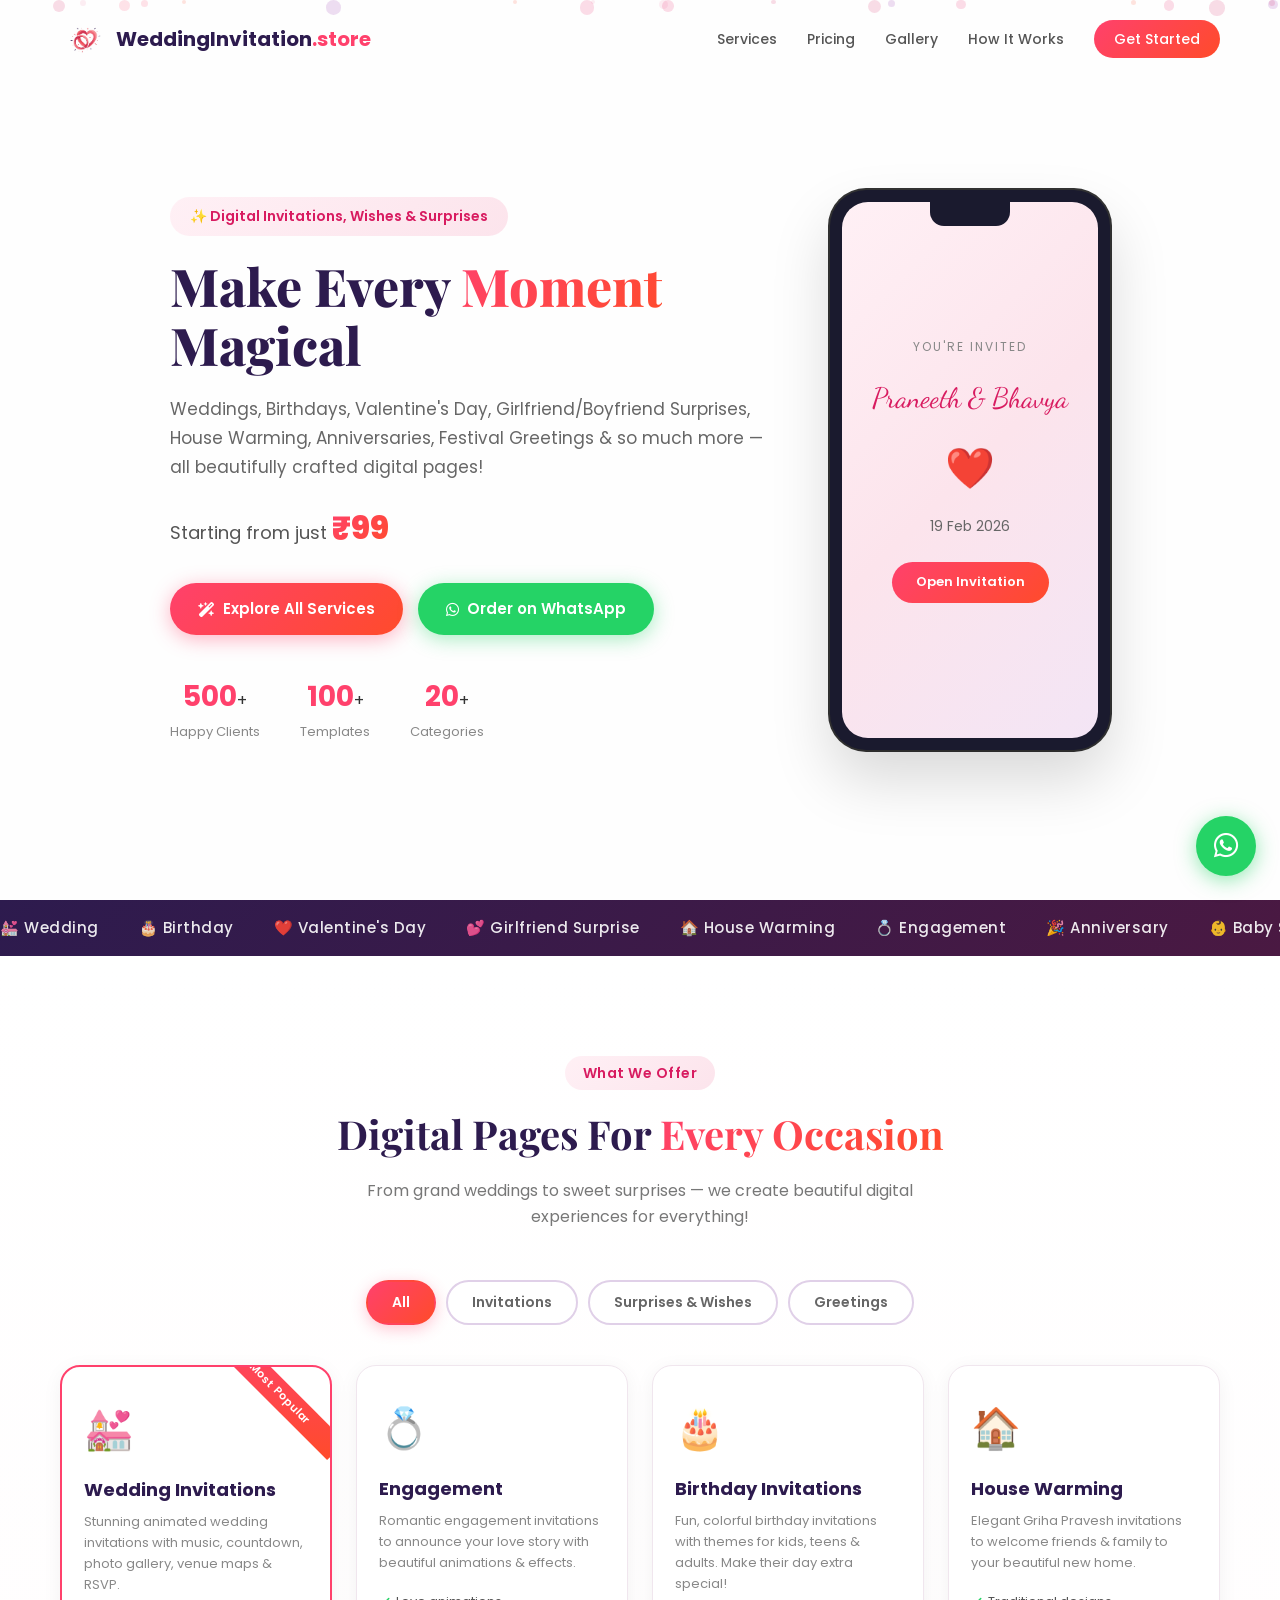
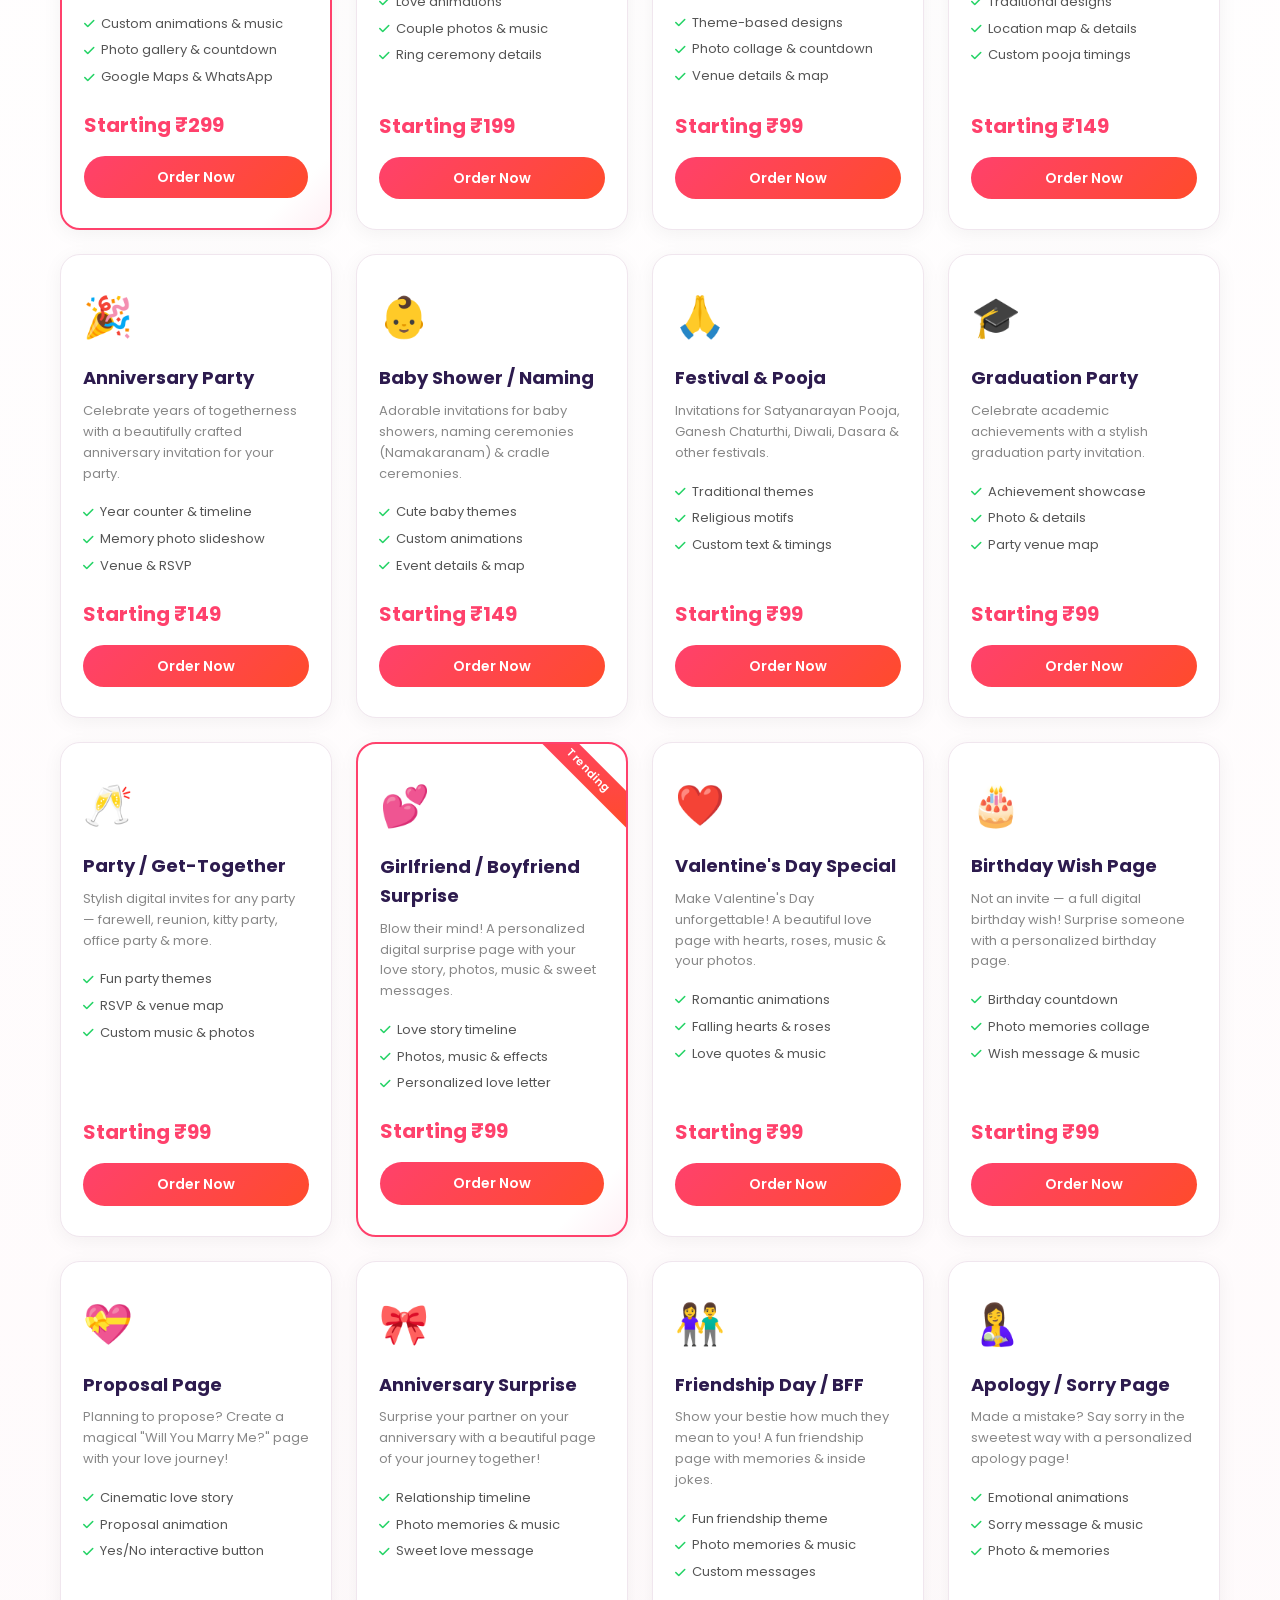
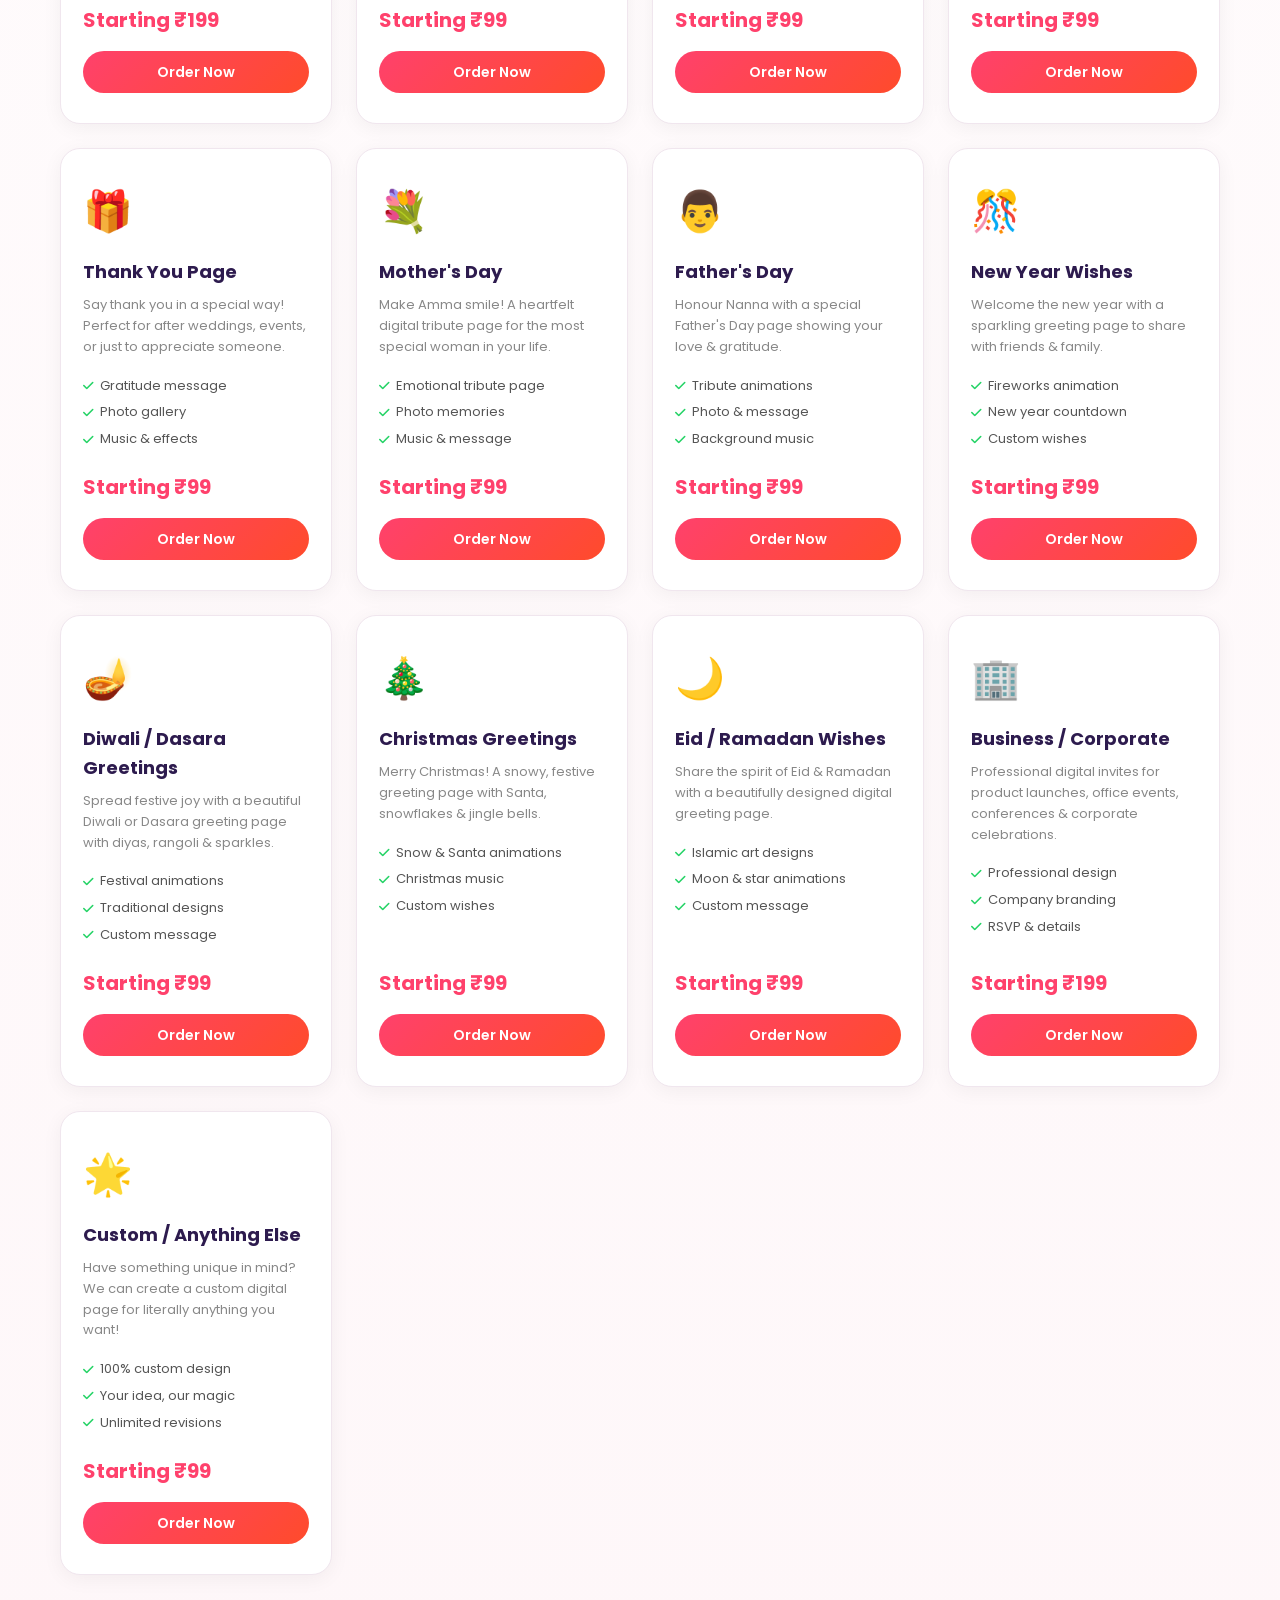
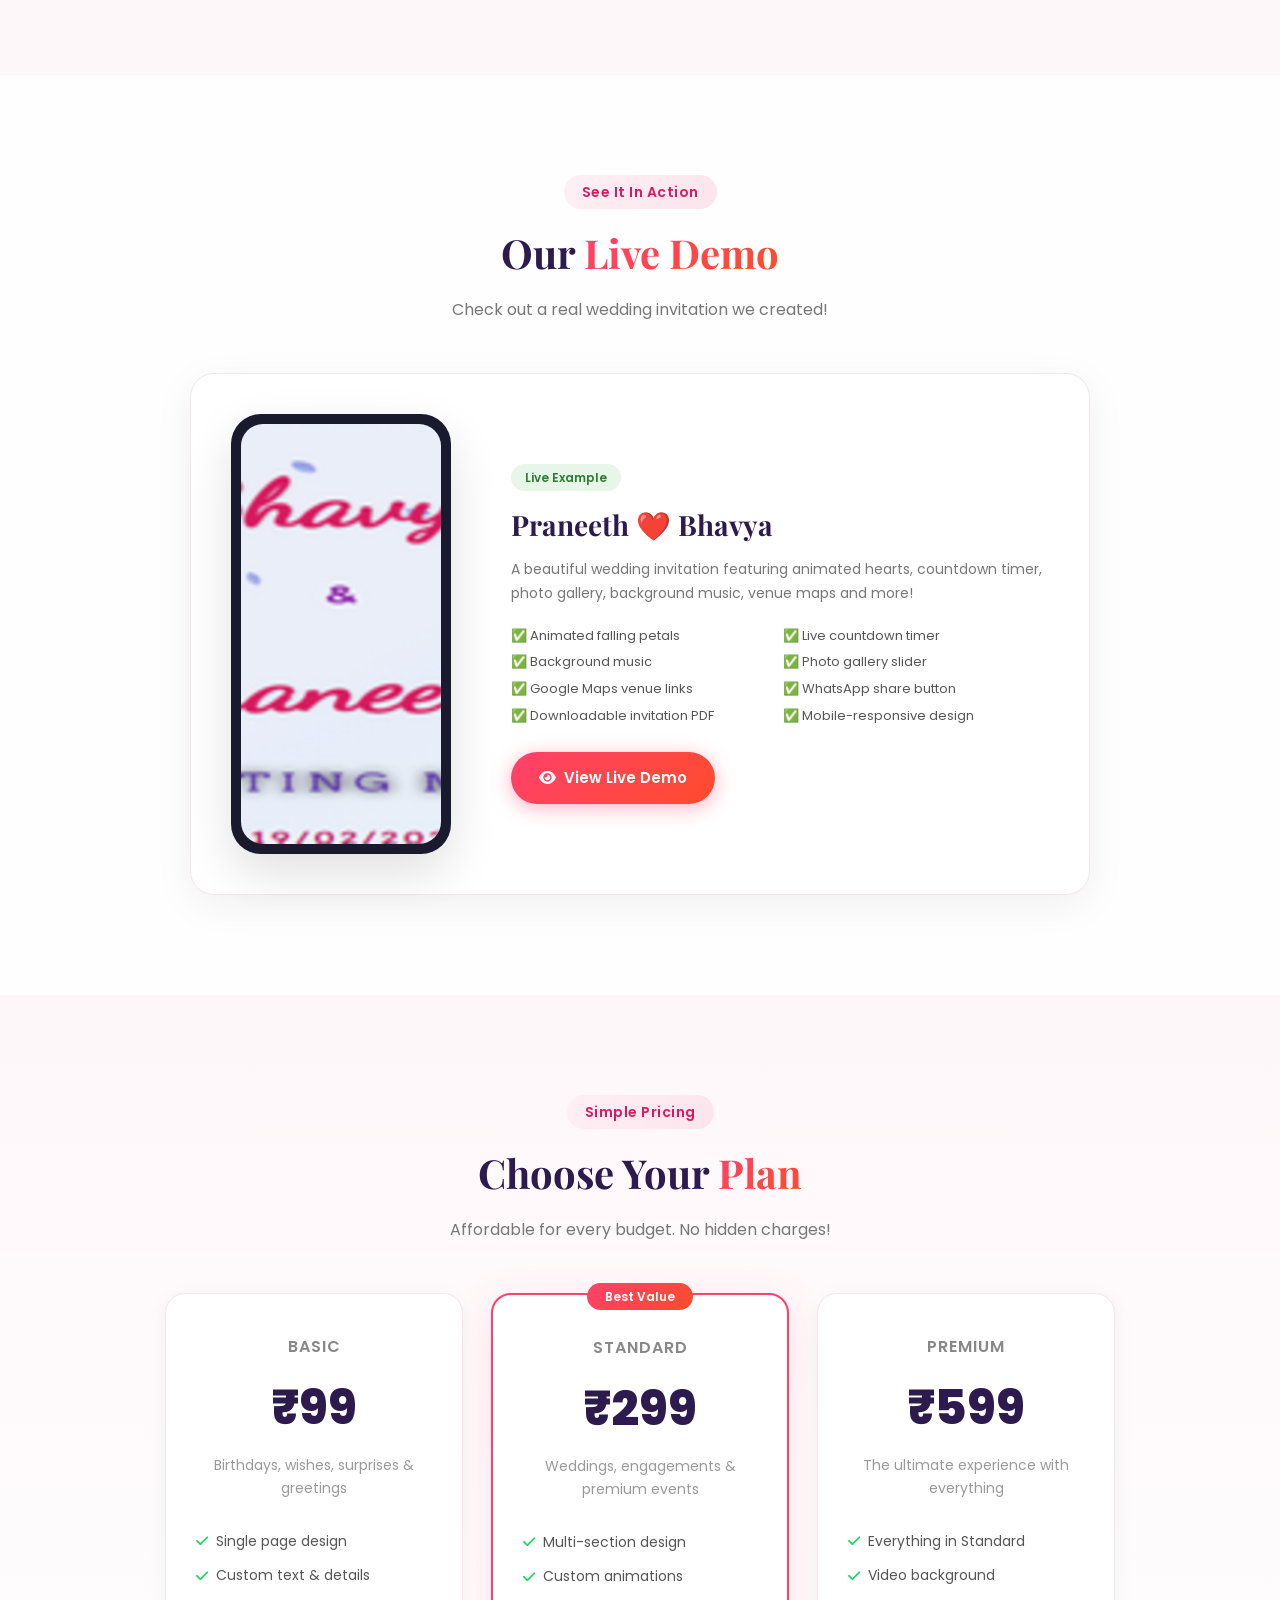
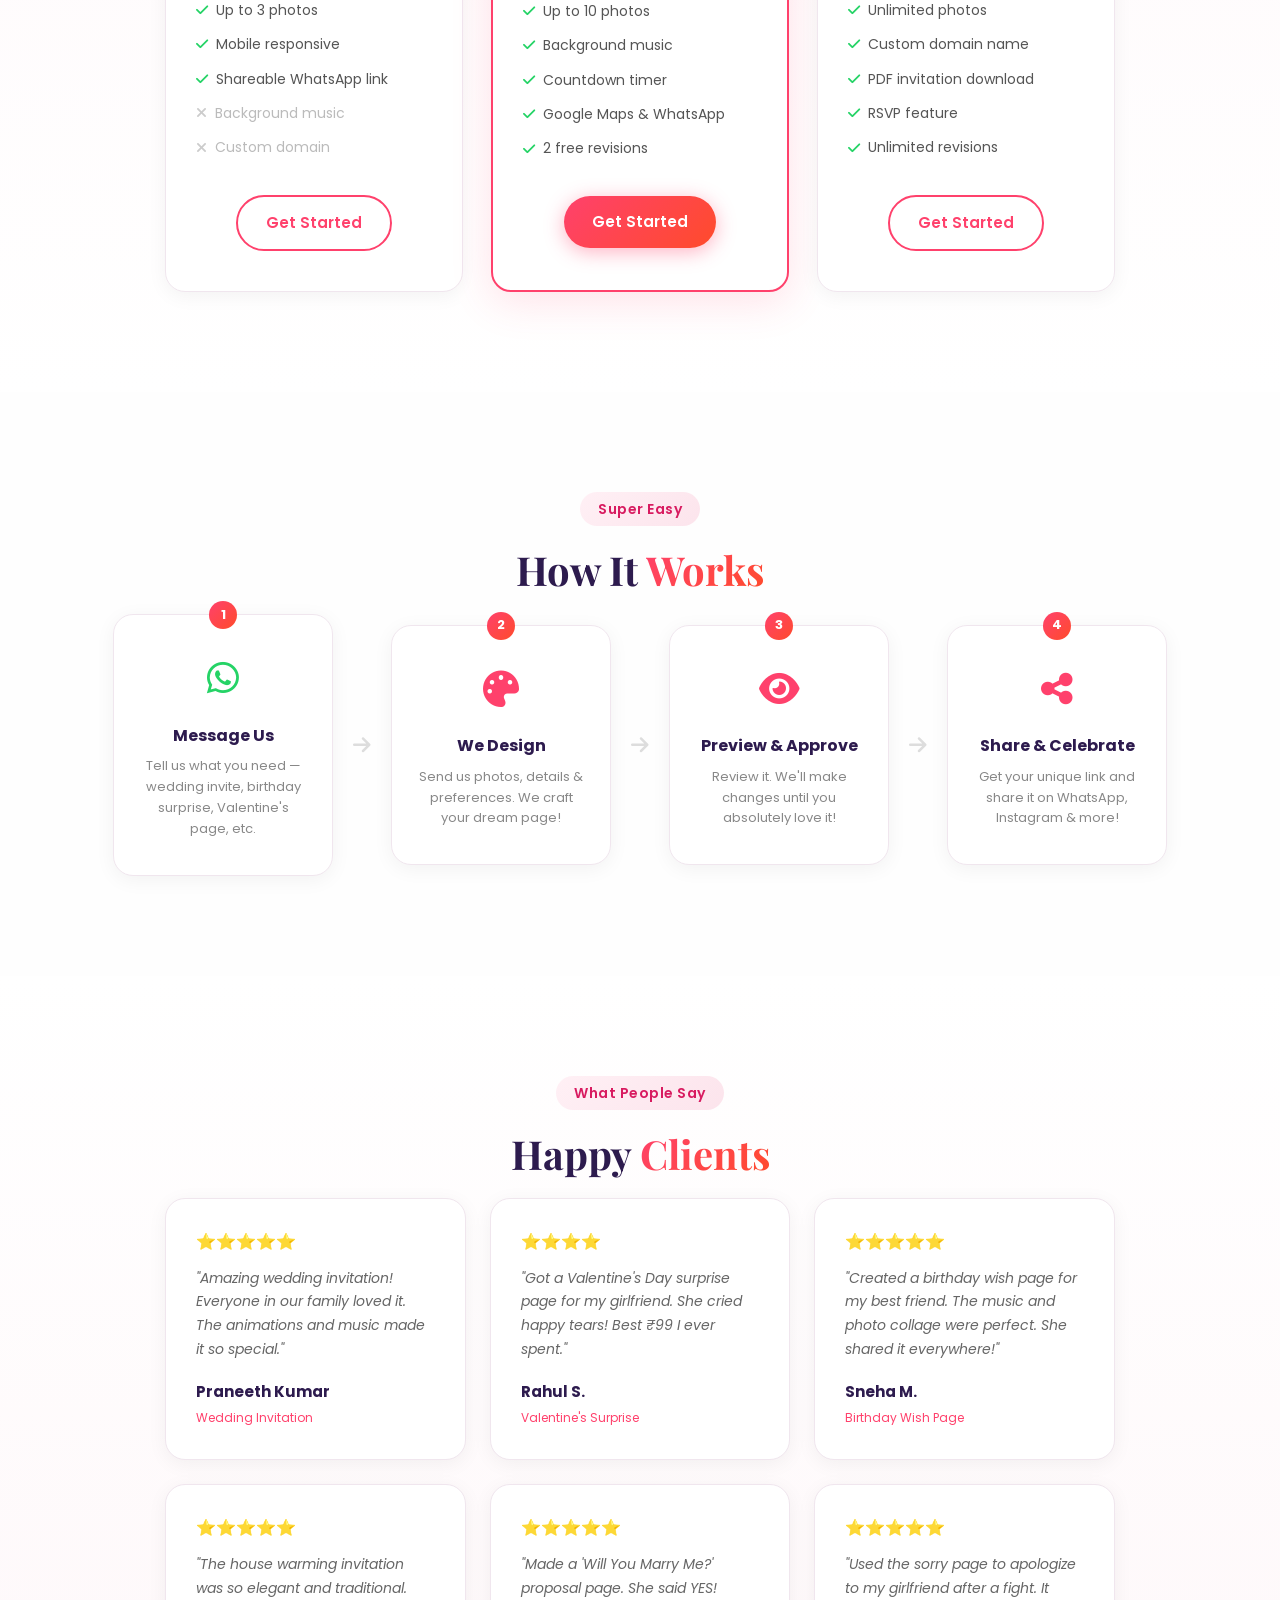
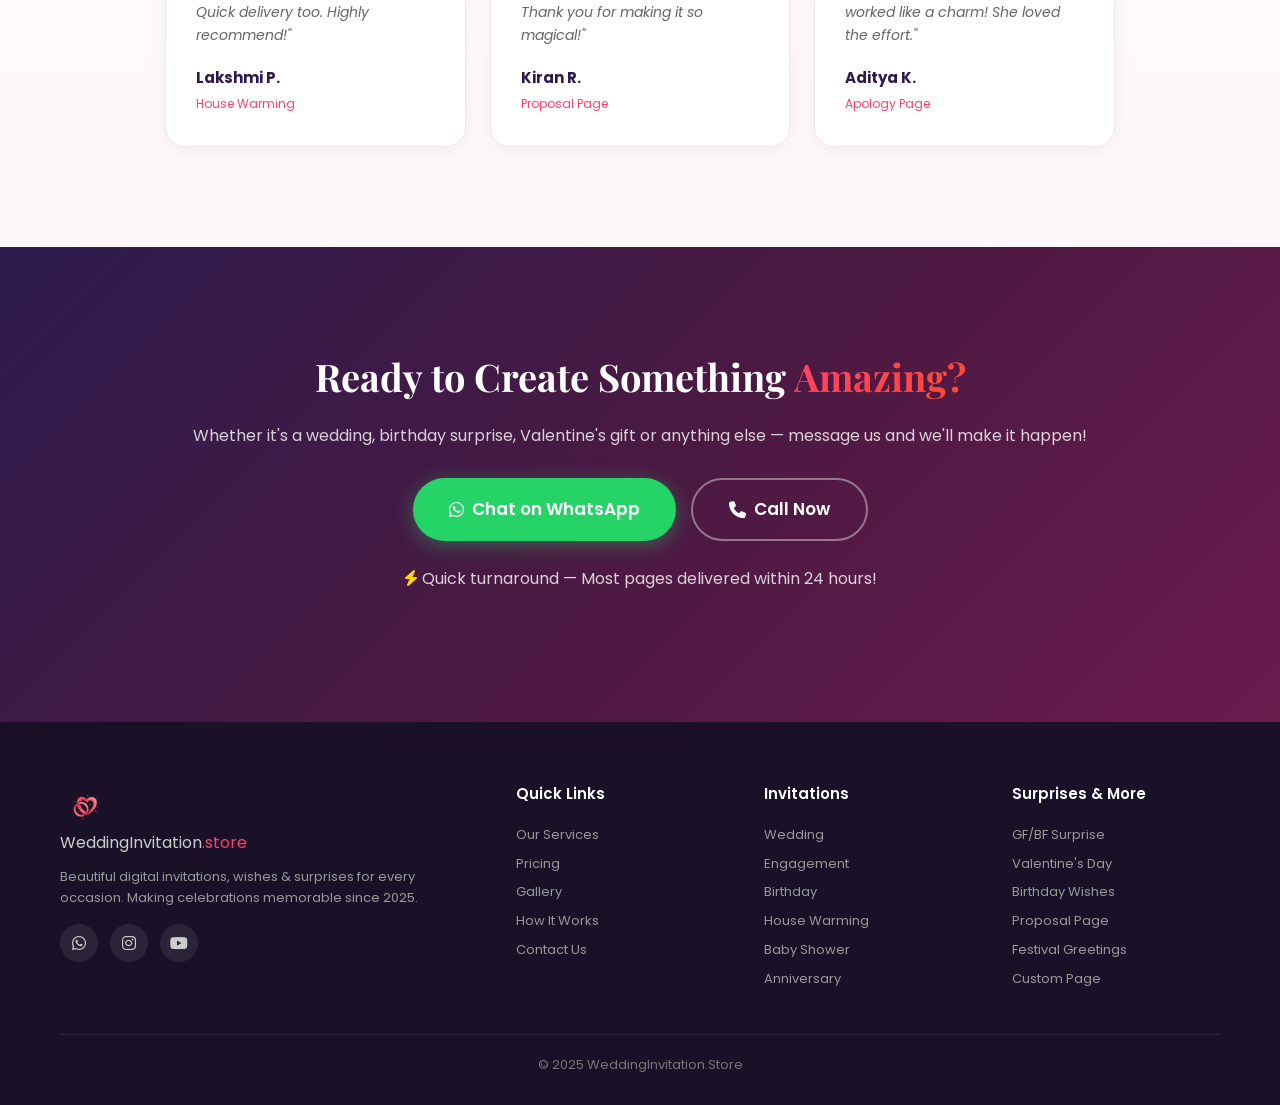
==== commit de3f4044: "number changed" ====
--- a/index.html
+++ b/index.html
@@ -66,7 +66,7 @@
             <a href="#services" class="btn btn-primary pulse-glow">
                 <i class="fa-solid fa-wand-magic-sparkles"></i> Explore All Services
             </a>
-            <a href="https://api.whatsapp.com/send?phone=919704147418&text=Hi!%20I%20want%20to%20create%20a%20digital%20invitation%20or%20surprise" target="_blank" class="btn btn-whatsapp">
+            <a href="https://api.whatsapp.com/send?phone=918500752407&text=Hi!%20I%20want%20to%20create%20a%20digital%20invitation%20or%20surprise" target="_blank" class="btn btn-whatsapp">
                 <i class="fa-brands fa-whatsapp"></i> Order on WhatsApp
             </a>
         </div>
@@ -167,7 +167,7 @@
                     <li><i class="fa-solid fa-check"></i> Google Maps & WhatsApp</li>
                 </ul>
                 <div class="card-price">Starting ₹299</div>
-                <a href="https://api.whatsapp.com/send?phone=919704147418&text=Hi!%20I%20want%20a%20Wedding%20Invitation" target="_blank" class="btn btn-card">Order Now</a>
+                <a href="https://api.whatsapp.com/send?phone=918500752407&text=Hi!%20I%20want%20a%20Wedding%20Invitation" target="_blank" class="btn btn-card">Order Now</a>
             </div>
 
             <div class="service-card" data-category="invitations">
@@ -180,7 +180,7 @@
                     <li><i class="fa-solid fa-check"></i> Ring ceremony details</li>
                 </ul>
                 <div class="card-price">Starting ₹199</div>
-                <a href="https://api.whatsapp.com/send?phone=919704147418&text=Hi!%20I%20want%20an%20Engagement%20Invitation" target="_blank" class="btn btn-card">Order Now</a>
+                <a href="https://api.whatsapp.com/send?phone=918500752407&text=Hi!%20I%20want%20an%20Engagement%20Invitation" target="_blank" class="btn btn-card">Order Now</a>
             </div>
 
             <div class="service-card" data-category="invitations">
@@ -193,7 +193,7 @@
                     <li><i class="fa-solid fa-check"></i> Venue details & map</li>
                 </ul>
                 <div class="card-price">Starting ₹99</div>
-                <a href="https://api.whatsapp.com/send?phone=919704147418&text=Hi!%20I%20want%20a%20Birthday%20Invitation" target="_blank" class="btn btn-card">Order Now</a>
+                <a href="https://api.whatsapp.com/send?phone=918500752407&text=Hi!%20I%20want%20a%20Birthday%20Invitation" target="_blank" class="btn btn-card">Order Now</a>
             </div>
 
             <div class="service-card" data-category="invitations">
@@ -206,7 +206,7 @@
                     <li><i class="fa-solid fa-check"></i> Custom pooja timings</li>
                 </ul>
                 <div class="card-price">Starting ₹149</div>
-                <a href="https://api.whatsapp.com/send?phone=919704147418&text=Hi!%20I%20want%20a%20House%20Warming%20Invitation" target="_blank" class="btn btn-card">Order Now</a>
+                <a href="https://api.whatsapp.com/send?phone=918500752407&text=Hi!%20I%20want%20a%20House%20Warming%20Invitation" target="_blank" class="btn btn-card">Order Now</a>
             </div>
 
             <div class="service-card" data-category="invitations">
@@ -219,7 +219,7 @@
                     <li><i class="fa-solid fa-check"></i> Venue & RSVP</li>
                 </ul>
                 <div class="card-price">Starting ₹149</div>
-                <a href="https://api.whatsapp.com/send?phone=919704147418&text=Hi!%20I%20want%20an%20Anniversary%20Invitation" target="_blank" class="btn btn-card">Order Now</a>
+                <a href="https://api.whatsapp.com/send?phone=918500752407&text=Hi!%20I%20want%20an%20Anniversary%20Invitation" target="_blank" class="btn btn-card">Order Now</a>
             </div>
 
             <div class="service-card" data-category="invitations">
@@ -232,7 +232,7 @@
                     <li><i class="fa-solid fa-check"></i> Event details & map</li>
                 </ul>
                 <div class="card-price">Starting ₹149</div>
-                <a href="https://api.whatsapp.com/send?phone=919704147418&text=Hi!%20I%20want%20a%20Baby%20Shower%20Invitation" target="_blank" class="btn btn-card">Order Now</a>
+                <a href="https://api.whatsapp.com/send?phone=918500752407&text=Hi!%20I%20want%20a%20Baby%20Shower%20Invitation" target="_blank" class="btn btn-card">Order Now</a>
             </div>
 
             <div class="service-card" data-category="invitations">
@@ -245,7 +245,7 @@
                     <li><i class="fa-solid fa-check"></i> Custom text & timings</li>
                 </ul>
                 <div class="card-price">Starting ₹99</div>
-                <a href="https://api.whatsapp.com/send?phone=919704147418&text=Hi!%20I%20want%20a%20Festival%20Invitation" target="_blank" class="btn btn-card">Order Now</a>
+                <a href="https://api.whatsapp.com/send?phone=918500752407&text=Hi!%20I%20want%20a%20Festival%20Invitation" target="_blank" class="btn btn-card">Order Now</a>
             </div>
 
             <div class="service-card" data-category="invitations">
@@ -258,7 +258,7 @@
                     <li><i class="fa-solid fa-check"></i> Party venue map</li>
                 </ul>
                 <div class="card-price">Starting ₹99</div>
-                <a href="https://api.whatsapp.com/send?phone=919704147418&text=Hi!%20I%20want%20a%20Graduation%20Party%20Invitation" target="_blank" class="btn btn-card">Order Now</a>
+                <a href="https://api.whatsapp.com/send?phone=918500752407&text=Hi!%20I%20want%20a%20Graduation%20Party%20Invitation" target="_blank" class="btn btn-card">Order Now</a>
             </div>
 
             <div class="service-card" data-category="invitations">
@@ -271,7 +271,7 @@
                     <li><i class="fa-solid fa-check"></i> Custom music & photos</li>
                 </ul>
                 <div class="card-price">Starting ₹99</div>
-                <a href="https://api.whatsapp.com/send?phone=919704147418&text=Hi!%20I%20want%20a%20Party%20Invitation" target="_blank" class="btn btn-card">Order Now</a>
+                <a href="https://api.whatsapp.com/send?phone=918500752407&text=Hi!%20I%20want%20a%20Party%20Invitation" target="_blank" class="btn btn-card">Order Now</a>
             </div>
 
             <!-- SURPRISES & WISHES -->
@@ -286,7 +286,7 @@
                     <li><i class="fa-solid fa-check"></i> Personalized love letter</li>
                 </ul>
                 <div class="card-price">Starting ₹99</div>
-                <a href="https://api.whatsapp.com/send?phone=919704147418&text=Hi!%20I%20want%20a%20Girlfriend/Boyfriend%20Surprise%20Page" target="_blank" class="btn btn-card">Order Now</a>
+                <a href="https://api.whatsapp.com/send?phone=918500752407&text=Hi!%20I%20want%20a%20Girlfriend/Boyfriend%20Surprise%20Page" target="_blank" class="btn btn-card">Order Now</a>
             </div>
 
             <div class="service-card" data-category="surprises">
@@ -299,7 +299,7 @@
                     <li><i class="fa-solid fa-check"></i> Love quotes & music</li>
                 </ul>
                 <div class="card-price">Starting ₹99</div>
-                <a href="https://api.whatsapp.com/send?phone=919704147418&text=Hi!%20I%20want%20a%20Valentine's%20Day%20Surprise%20Page" target="_blank" class="btn btn-card">Order Now</a>
+                <a href="https://api.whatsapp.com/send?phone=918500752407&text=Hi!%20I%20want%20a%20Valentine's%20Day%20Surprise%20Page" target="_blank" class="btn btn-card">Order Now</a>
             </div>
 
             <div class="service-card" data-category="surprises">
@@ -312,7 +312,7 @@
                     <li><i class="fa-solid fa-check"></i> Wish message & music</li>
                 </ul>
                 <div class="card-price">Starting ₹99</div>
-                <a href="https://api.whatsapp.com/send?phone=919704147418&text=Hi!%20I%20want%20a%20Birthday%20Wish%20Page" target="_blank" class="btn btn-card">Order Now</a>
+                <a href="https://api.whatsapp.com/send?phone=918500752407&text=Hi!%20I%20want%20a%20Birthday%20Wish%20Page" target="_blank" class="btn btn-card">Order Now</a>
             </div>
 
             <div class="service-card" data-category="surprises">
@@ -325,7 +325,7 @@
                     <li><i class="fa-solid fa-check"></i> Yes/No interactive button</li>
                 </ul>
                 <div class="card-price">Starting ₹199</div>
-                <a href="https://api.whatsapp.com/send?phone=919704147418&text=Hi!%20I%20want%20a%20Proposal%20Page" target="_blank" class="btn btn-card">Order Now</a>
+                <a href="https://api.whatsapp.com/send?phone=918500752407&text=Hi!%20I%20want%20a%20Proposal%20Page" target="_blank" class="btn btn-card">Order Now</a>
             </div>
 
             <div class="service-card" data-category="surprises">
@@ -338,7 +338,7 @@
                     <li><i class="fa-solid fa-check"></i> Sweet love message</li>
                 </ul>
                 <div class="card-price">Starting ₹99</div>
-                <a href="https://api.whatsapp.com/send?phone=919704147418&text=Hi!%20I%20want%20an%20Anniversary%20Surprise%20Page" target="_blank" class="btn btn-card">Order Now</a>
+                <a href="https://api.whatsapp.com/send?phone=918500752407&text=Hi!%20I%20want%20an%20Anniversary%20Surprise%20Page" target="_blank" class="btn btn-card">Order Now</a>
             </div>
 
             <div class="service-card" data-category="surprises">
@@ -351,7 +351,7 @@
                     <li><i class="fa-solid fa-check"></i> Custom messages</li>
                 </ul>
                 <div class="card-price">Starting ₹99</div>
-                <a href="https://api.whatsapp.com/send?phone=919704147418&text=Hi!%20I%20want%20a%20Friendship%20Day%20Surprise%20Page" target="_blank" class="btn btn-card">Order Now</a>
+                <a href="https://api.whatsapp.com/send?phone=918500752407&text=Hi!%20I%20want%20a%20Friendship%20Day%20Surprise%20Page" target="_blank" class="btn btn-card">Order Now</a>
             </div>
 
             <div class="service-card" data-category="surprises">
@@ -364,7 +364,7 @@
                     <li><i class="fa-solid fa-check"></i> Photo & memories</li>
                 </ul>
                 <div class="card-price">Starting ₹99</div>
-                <a href="https://api.whatsapp.com/send?phone=919704147418&text=Hi!%20I%20want%20an%20Apology%20/%20Sorry%20Page" target="_blank" class="btn btn-card">Order Now</a>
+                <a href="https://api.whatsapp.com/send?phone=918500752407&text=Hi!%20I%20want%20an%20Apology%20/%20Sorry%20Page" target="_blank" class="btn btn-card">Order Now</a>
             </div>
 
             <div class="service-card" data-category="surprises">
@@ -377,7 +377,7 @@
                     <li><i class="fa-solid fa-check"></i> Music & effects</li>
                 </ul>
                 <div class="card-price">Starting ₹99</div>
-                <a href="https://api.whatsapp.com/send?phone=919704147418&text=Hi!%20I%20want%20a%20Thank%20You%20Page" target="_blank" class="btn btn-card">Order Now</a>
+                <a href="https://api.whatsapp.com/send?phone=918500752407&text=Hi!%20I%20want%20a%20Thank%20You%20Page" target="_blank" class="btn btn-card">Order Now</a>
             </div>
 
             <!-- GREETINGS -->
@@ -391,7 +391,7 @@
                     <li><i class="fa-solid fa-check"></i> Music & message</li>
                 </ul>
                 <div class="card-price">Starting ₹99</div>
-                <a href="https://api.whatsapp.com/send?phone=919704147418&text=Hi!%20I%20want%20a%20Mother's%20Day%20Page" target="_blank" class="btn btn-card">Order Now</a>
+                <a href="https://api.whatsapp.com/send?phone=918500752407&text=Hi!%20I%20want%20a%20Mother's%20Day%20Page" target="_blank" class="btn btn-card">Order Now</a>
             </div>
 
             <div class="service-card" data-category="greetings">
@@ -404,7 +404,7 @@
                     <li><i class="fa-solid fa-check"></i> Background music</li>
                 </ul>
                 <div class="card-price">Starting ₹99</div>
-                <a href="https://api.whatsapp.com/send?phone=919704147418&text=Hi!%20I%20want%20a%20Father's%20Day%20Page" target="_blank" class="btn btn-card">Order Now</a>
+                <a href="https://api.whatsapp.com/send?phone=918500752407&text=Hi!%20I%20want%20a%20Father's%20Day%20Page" target="_blank" class="btn btn-card">Order Now</a>
             </div>
 
             <div class="service-card" data-category="greetings">
@@ -417,7 +417,7 @@
                     <li><i class="fa-solid fa-check"></i> Custom wishes</li>
                 </ul>
                 <div class="card-price">Starting ₹99</div>
-                <a href="https://api.whatsapp.com/send?phone=919704147418&text=Hi!%20I%20want%20a%20New%20Year%20Greeting%20Page" target="_blank" class="btn btn-card">Order Now</a>
+                <a href="https://api.whatsapp.com/send?phone=918500752407&text=Hi!%20I%20want%20a%20New%20Year%20Greeting%20Page" target="_blank" class="btn btn-card">Order Now</a>
             </div>
 
             <div class="service-card" data-category="greetings">
@@ -430,7 +430,7 @@
                     <li><i class="fa-solid fa-check"></i> Custom message</li>
                 </ul>
                 <div class="card-price">Starting ₹99</div>
-                <a href="https://api.whatsapp.com/send?phone=919704147418&text=Hi!%20I%20want%20a%20Diwali%20Greeting%20Page" target="_blank" class="btn btn-card">Order Now</a>
+                <a href="https://api.whatsapp.com/send?phone=918500752407&text=Hi!%20I%20want%20a%20Diwali%20Greeting%20Page" target="_blank" class="btn btn-card">Order Now</a>
             </div>
 
             <div class="service-card" data-category="greetings">
@@ -443,7 +443,7 @@
                     <li><i class="fa-solid fa-check"></i> Custom wishes</li>
                 </ul>
                 <div class="card-price">Starting ₹99</div>
-                <a href="https://api.whatsapp.com/send?phone=919704147418&text=Hi!%20I%20want%20a%20Christmas%20Greeting%20Page" target="_blank" class="btn btn-card">Order Now</a>
+                <a href="https://api.whatsapp.com/send?phone=918500752407&text=Hi!%20I%20want%20a%20Christmas%20Greeting%20Page" target="_blank" class="btn btn-card">Order Now</a>
             </div>
 
             <div class="service-card" data-category="greetings">
@@ -456,7 +456,7 @@
                     <li><i class="fa-solid fa-check"></i> Custom message</li>
                 </ul>
                 <div class="card-price">Starting ₹99</div>
-                <a href="https://api.whatsapp.com/send?phone=919704147418&text=Hi!%20I%20want%20an%20Eid%20Greeting%20Page" target="_blank" class="btn btn-card">Order Now</a>
+                <a href="https://api.whatsapp.com/send?phone=918500752407&text=Hi!%20I%20want%20an%20Eid%20Greeting%20Page" target="_blank" class="btn btn-card">Order Now</a>
             </div>
 
             <div class="service-card" data-category="greetings">
@@ -469,7 +469,7 @@
                     <li><i class="fa-solid fa-check"></i> RSVP & details</li>
                 </ul>
                 <div class="card-price">Starting ₹199</div>
-                <a href="https://api.whatsapp.com/send?phone=919704147418&text=Hi!%20I%20want%20a%20Corporate%20Event%20Invitation" target="_blank" class="btn btn-card">Order Now</a>
+                <a href="https://api.whatsapp.com/send?phone=918500752407&text=Hi!%20I%20want%20a%20Corporate%20Event%20Invitation" target="_blank" class="btn btn-card">Order Now</a>
             </div>
 
             <div class="service-card" data-category="surprises">
@@ -482,7 +482,7 @@
                     <li><i class="fa-solid fa-check"></i> Unlimited revisions</li>
                 </ul>
                 <div class="card-price">Starting ₹99</div>
-                <a href="https://api.whatsapp.com/send?phone=919704147418&text=Hi!%20I%20have%20a%20custom%20idea%20for%20a%20digital%20page" target="_blank" class="btn btn-card">Order Now</a>
+                <a href="https://api.whatsapp.com/send?phone=918500752407&text=Hi!%20I%20have%20a%20custom%20idea%20for%20a%20digital%20page" target="_blank" class="btn btn-card">Order Now</a>
             </div>
 
         </div>
@@ -548,7 +548,7 @@
                     <li class="disabled"><i class="fa-solid fa-xmark"></i> Background music</li>
                     <li class="disabled"><i class="fa-solid fa-xmark"></i> Custom domain</li>
                 </ul>
-                <a href="https://api.whatsapp.com/send?phone=919704147418&text=Hi!%20I%20want%20a%20Basic%20Plan%20(₹99)" target="_blank" class="btn btn-outline">Get Started</a>
+                <a href="https://api.whatsapp.com/send?phone=918500752407&text=Hi!%20I%20want%20a%20Basic%20Plan%20(₹99)" target="_blank" class="btn btn-outline">Get Started</a>
             </div>
 
             <div class="pricing-card popular">
@@ -565,7 +565,7 @@
                     <li><i class="fa-solid fa-check"></i> Google Maps & WhatsApp</li>
                     <li><i class="fa-solid fa-check"></i> 2 free revisions</li>
                 </ul>
-                <a href="https://api.whatsapp.com/send?phone=919704147418&text=Hi!%20I%20want%20a%20Standard%20Plan%20(₹299)" target="_blank" class="btn btn-primary">Get Started</a>
+                <a href="https://api.whatsapp.com/send?phone=918500752407&text=Hi!%20I%20want%20a%20Standard%20Plan%20(₹299)" target="_blank" class="btn btn-primary">Get Started</a>
             </div>
 
             <div class="pricing-card">
@@ -581,7 +581,7 @@
                     <li><i class="fa-solid fa-check"></i> RSVP feature</li>
                     <li><i class="fa-solid fa-check"></i> Unlimited revisions</li>
                 </ul>
-                <a href="https://api.whatsapp.com/send?phone=919704147418&text=Hi!%20I%20want%20a%20Premium%20Plan%20(₹599)" target="_blank" class="btn btn-outline">Get Started</a>
+                <a href="https://api.whatsapp.com/send?phone=918500752407&text=Hi!%20I%20want%20a%20Premium%20Plan%20(₹599)" target="_blank" class="btn btn-outline">Get Started</a>
             </div>
 
         </div>
@@ -692,10 +692,10 @@
             <h2>Ready to Create Something <span class="gradient-text">Amazing?</span></h2>
             <p>Whether it's a wedding, birthday surprise, Valentine's gift or anything else — message us and we'll make it happen!</p>
             <div class="cta-actions">
-                <a href="https://api.whatsapp.com/send?phone=919704147418&text=Hi!%20I%20want%20to%20create%20a%20digital%20page.%20Please%20share%20details." target="_blank" class="btn btn-whatsapp btn-large">
+                <a href="https://api.whatsapp.com/send?phone=918500752407&text=Hi!%20I%20want%20to%20create%20a%20digital%20page.%20Please%20share%20details." target="_blank" class="btn btn-whatsapp btn-large">
                     <i class="fa-brands fa-whatsapp"></i> Chat on WhatsApp
                 </a>
-                <a href="tel:+919704147418" class="btn btn-outline btn-large">
+                <a href="tel:+918500752407" class="btn btn-outline btn-large">
                     <i class="fa-solid fa-phone"></i> Call Now
                 </a>
             </div>
@@ -715,7 +715,7 @@
                 <span class="logo-text">WeddingInvitation<span class="logo-dot">.store</span></span>
                 <p>Beautiful digital invitations, wishes & surprises for every occasion. Making celebrations memorable since 2025.</p>
                 <div class="footer-social">
-                    <a href="https://api.whatsapp.com/send?phone=919704147418" target="_blank" title="WhatsApp"><i class="fa-brands fa-whatsapp"></i></a>
+                    <a href="https://api.whatsapp.com/send?phone=918500752407" target="_blank" title="WhatsApp"><i class="fa-brands fa-whatsapp"></i></a>
                     <a href="#" target="_blank" title="Instagram"><i class="fa-brands fa-instagram"></i></a>
                     <a href="#" target="_blank" title="YouTube"><i class="fa-brands fa-youtube"></i></a>
                 </div>
@@ -748,13 +748,13 @@
             </div>
         </div>
         <div class="footer-bottom">
-            <p>&copy; 2025 WeddingInvitation.Store | Crafted with ❤️ by <b>Pavan Koda</b></p>
+            <p>&copy; 2025 WeddingInvitation.Store </p>
         </div>
     </div>
 </footer>
 
 <!-- Floating WhatsApp Button -->
-<a href="https://api.whatsapp.com/send?phone=919704147418&text=Hi!%20I%20want%20to%20create%20a%20digital%20invitation%20or%20surprise" target="_blank" class="whatsapp-float" title="Chat on WhatsApp">
+<a href="https://api.whatsapp.com/send?phone=918500752407&text=Hi!%20I%20want%20to%20create%20a%20digital%20invitation%20or%20surprise" target="_blank" class="whatsapp-float" title="Chat on WhatsApp">
     <i class="fa-brands fa-whatsapp"></i>
 </a>
 
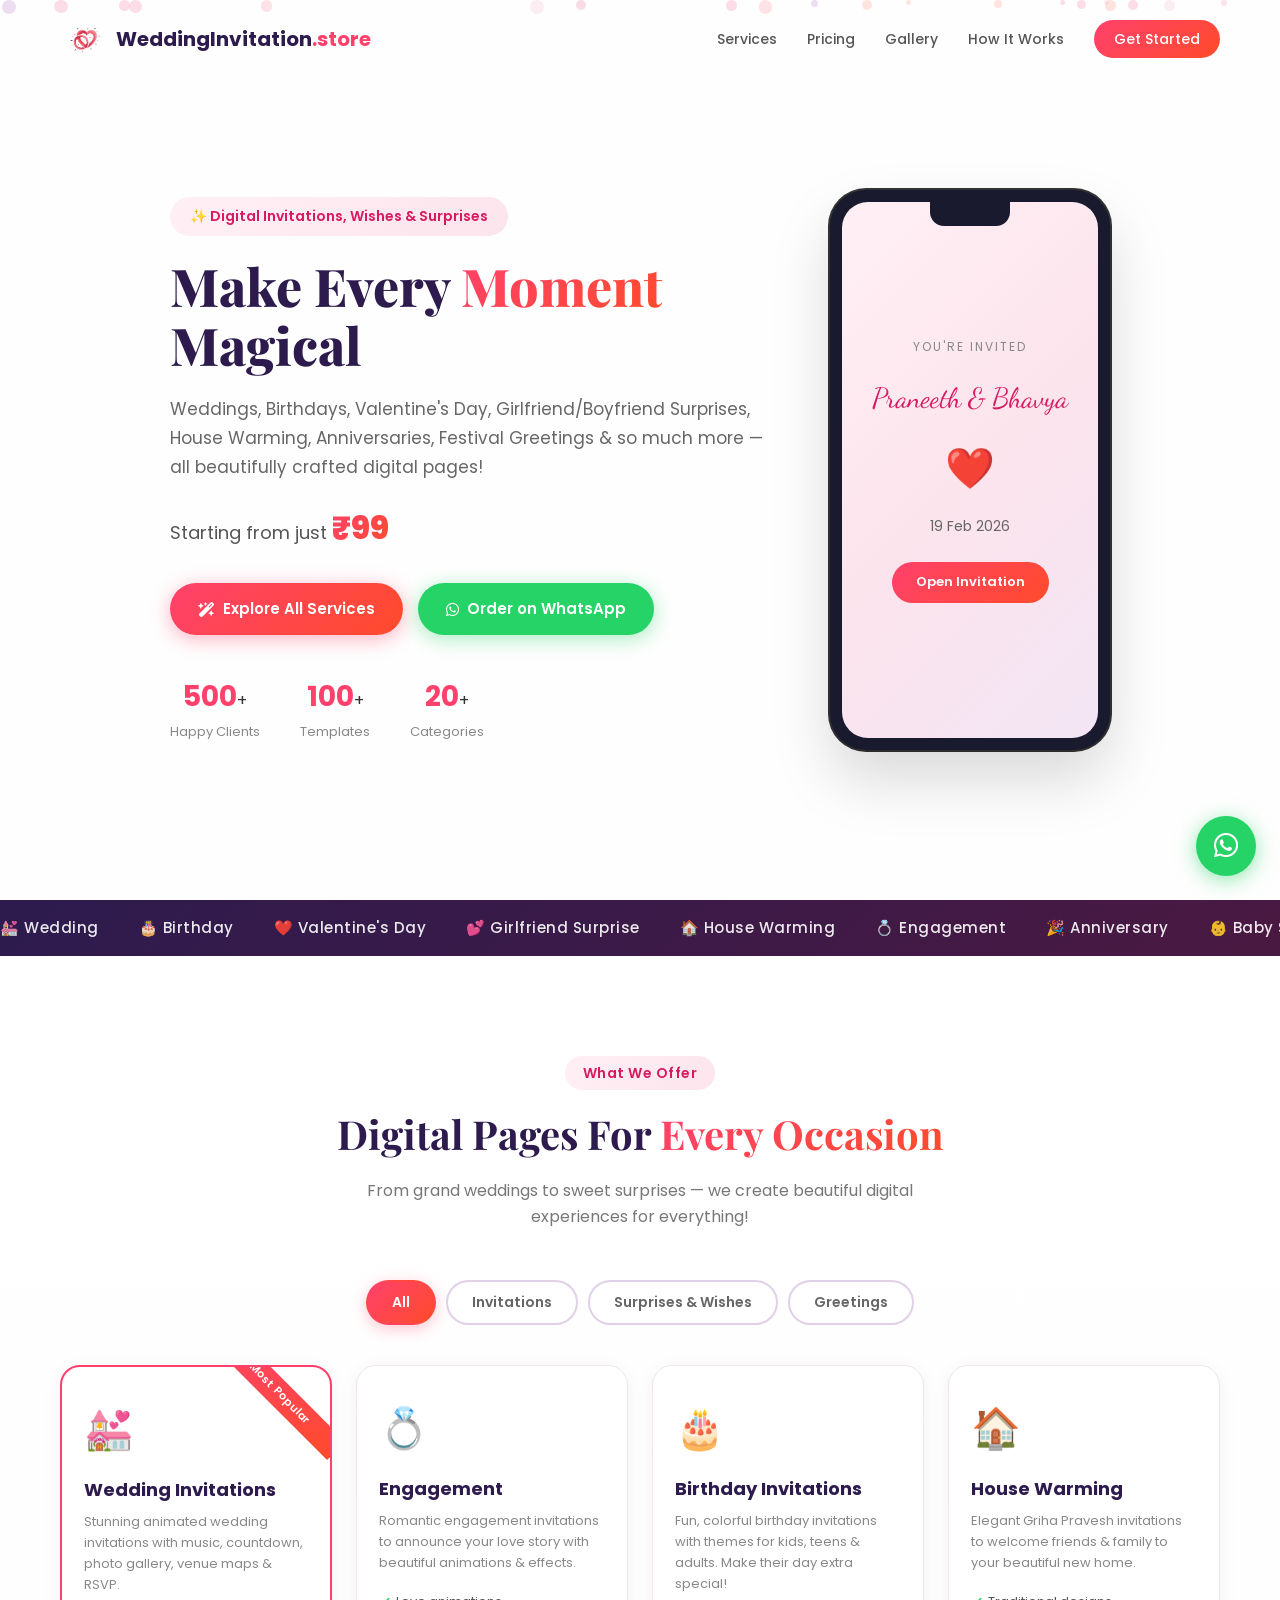
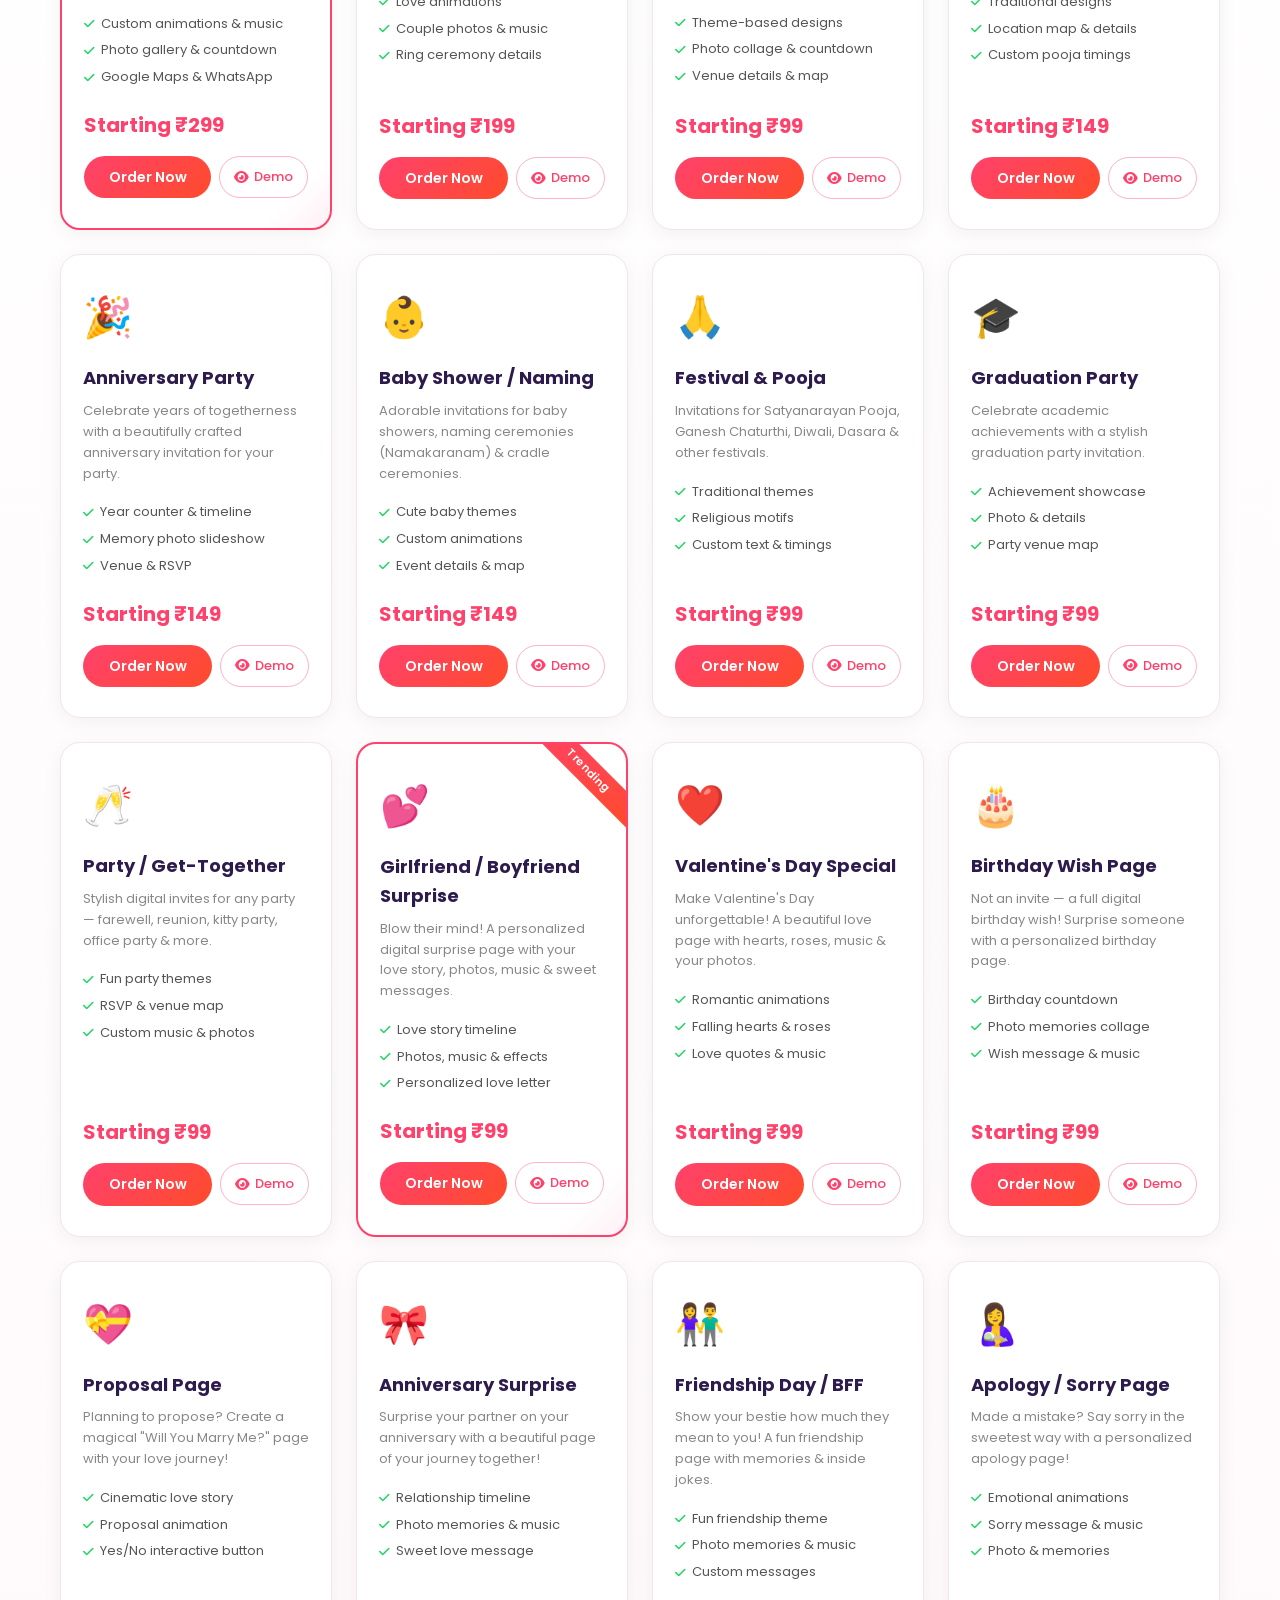
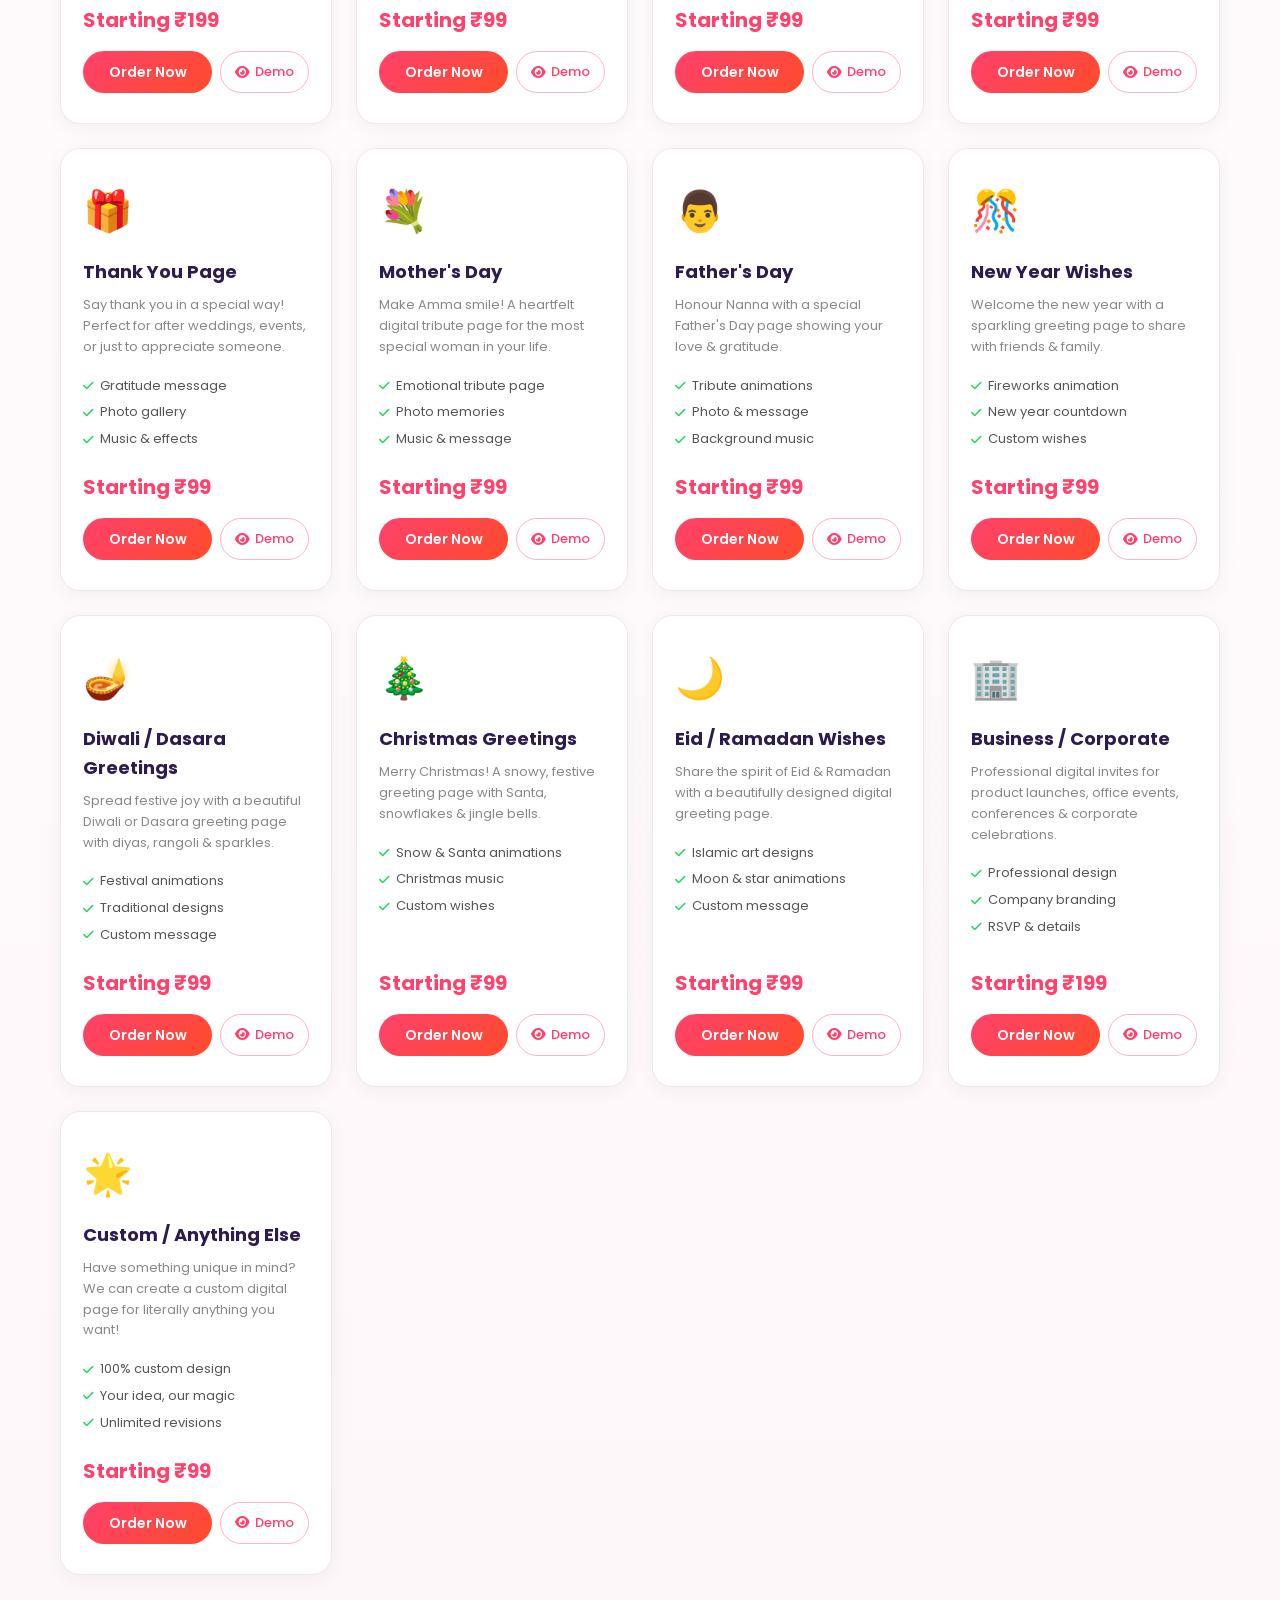
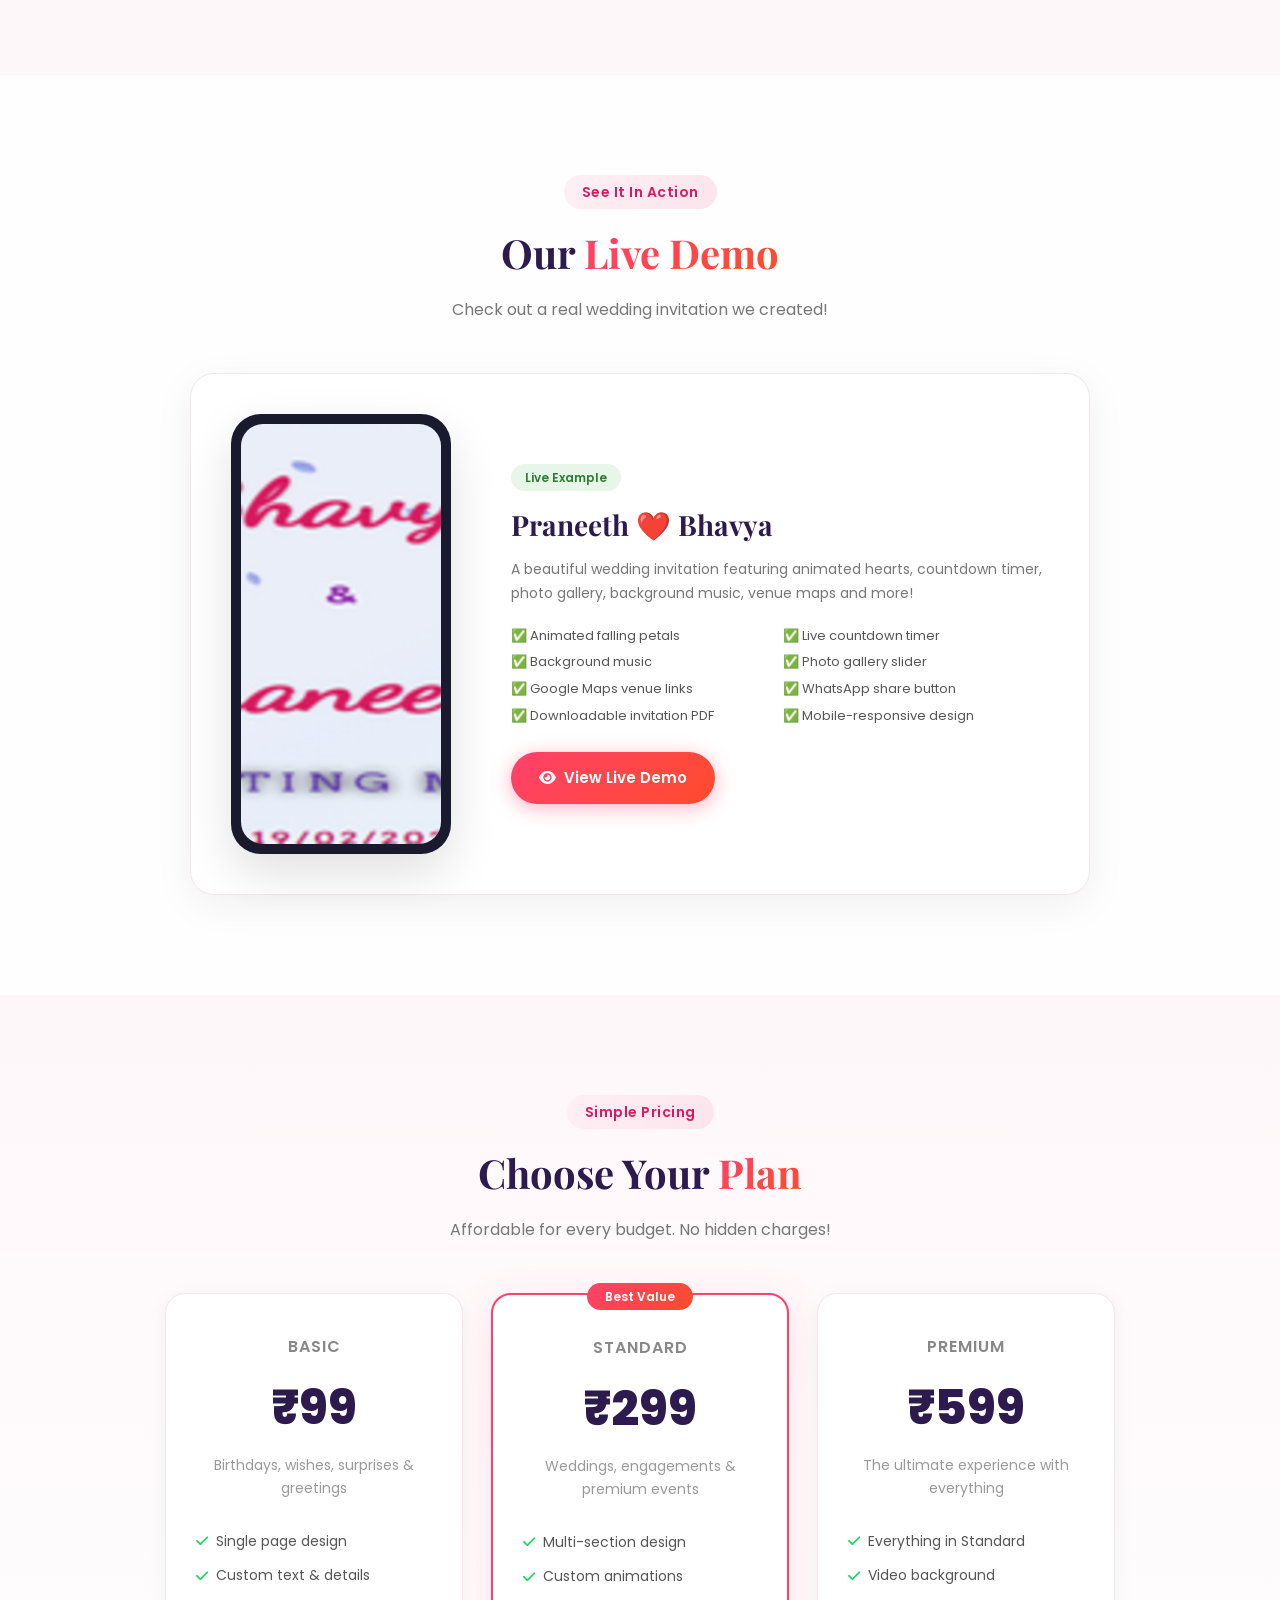
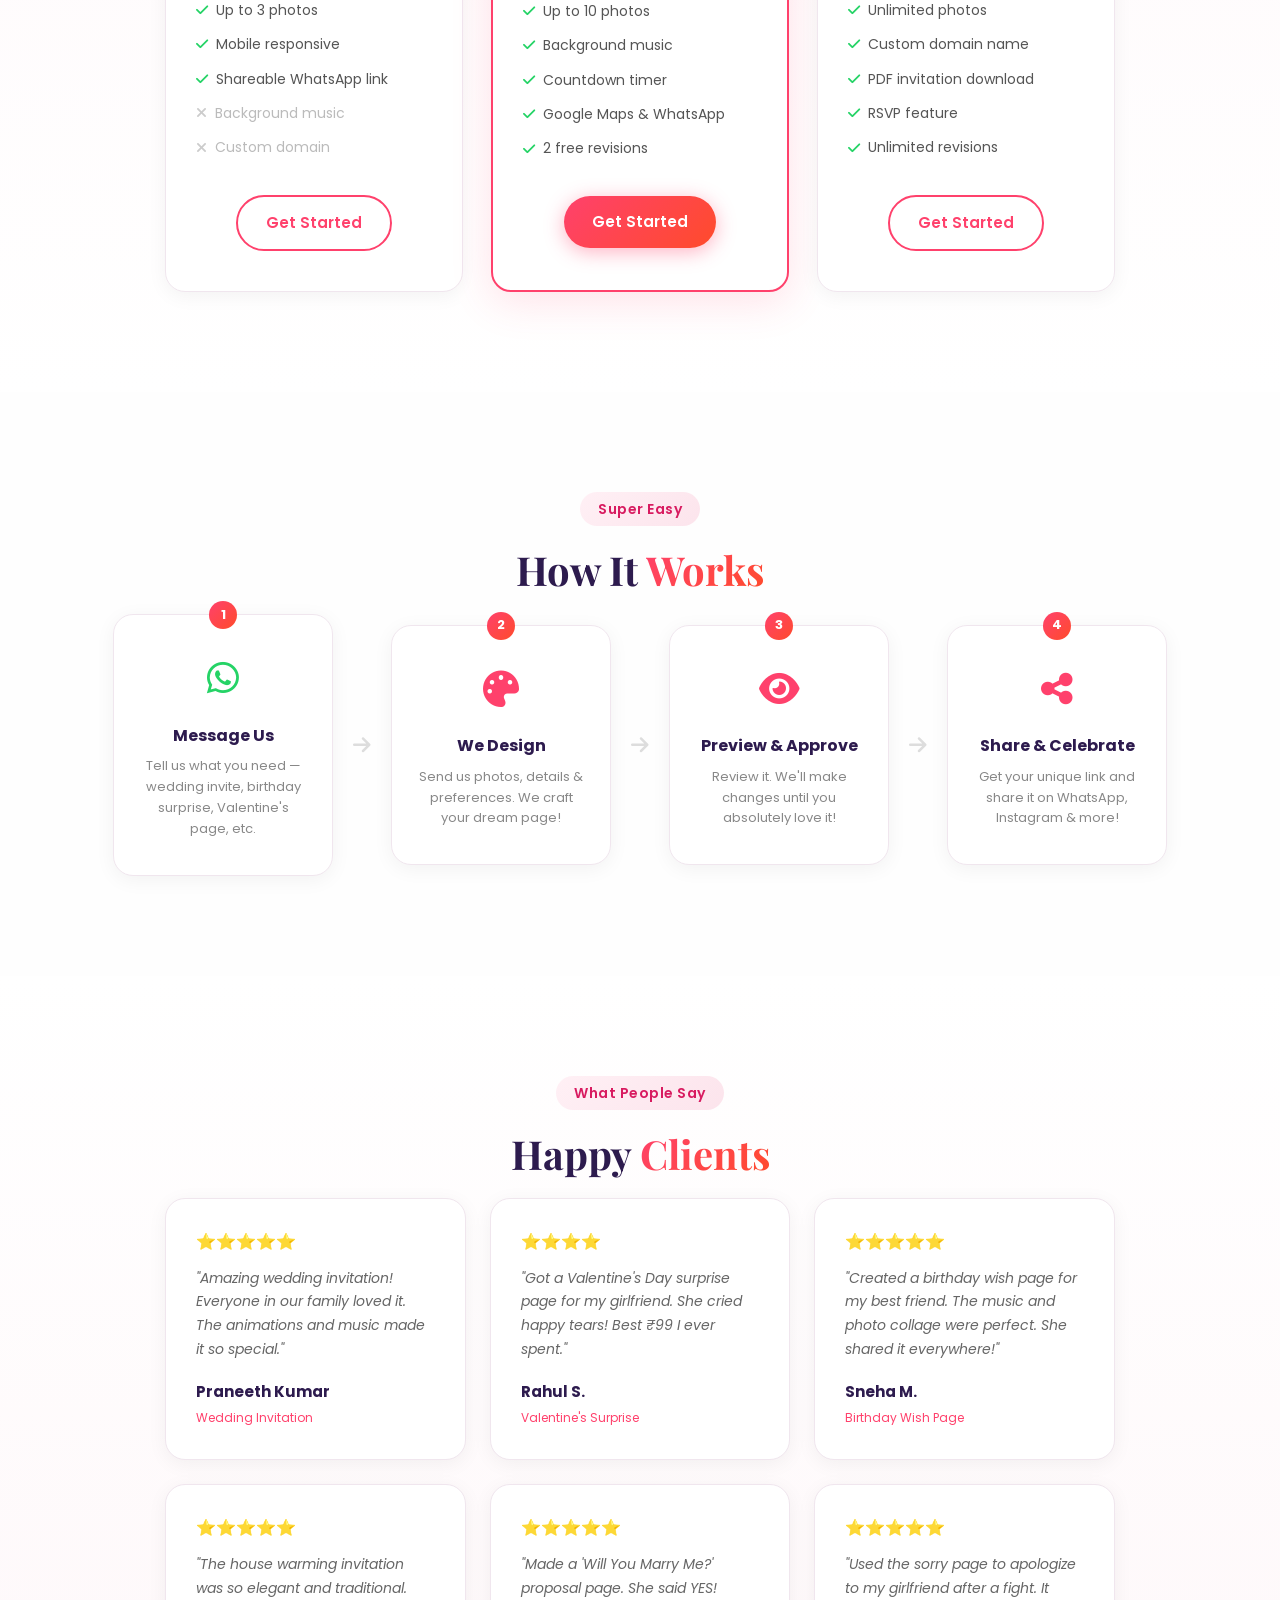
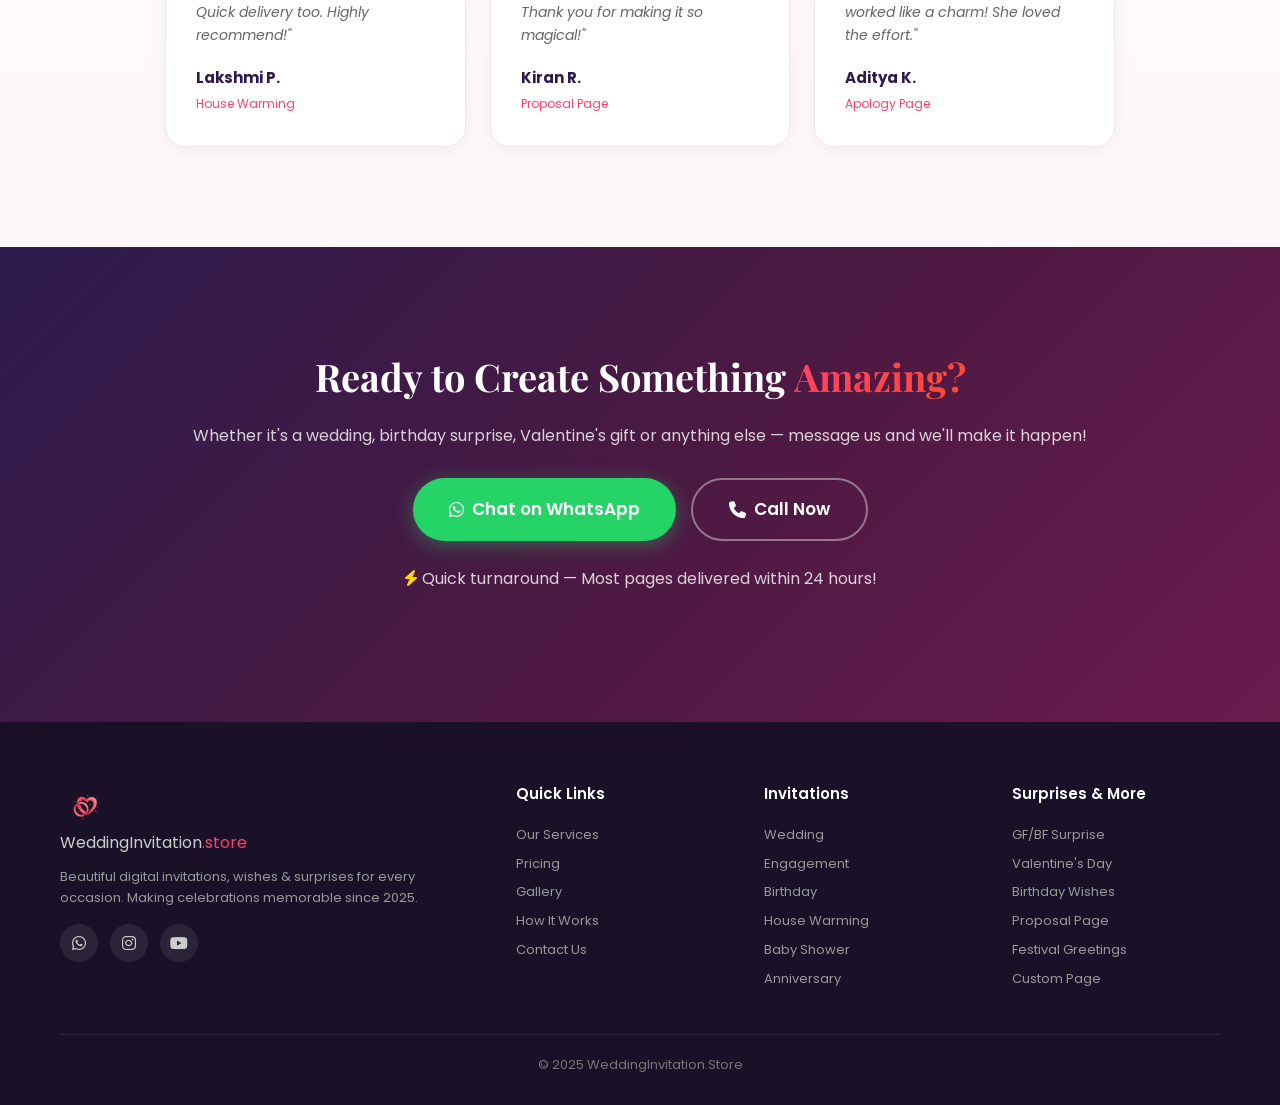
==== commit 8d6b4e10: "Add demo popup modal styles and animations to enhance user interaction" ====
--- a/index.html
+++ b/index.html
@@ -167,7 +167,10 @@
                     <li><i class="fa-solid fa-check"></i> Google Maps & WhatsApp</li>
                 </ul>
                 <div class="card-price">Starting ₹299</div>
-                <a href="https://api.whatsapp.com/send?phone=918500752407&text=Hi!%20I%20want%20a%20Wedding%20Invitation" target="_blank" class="btn btn-card">Order Now</a>
+                <div class="card-btns">
+                    <a href="https://api.whatsapp.com/send?phone=918500752407&text=Hi!%20I%20want%20a%20Wedding%20Invitation" target="_blank" class="btn btn-card">Order Now</a>
+                    <button class="btn-demo" data-demo="wedding"><i class="fa-solid fa-eye"></i> Demo</button>
+                </div>
             </div>
 
             <div class="service-card" data-category="invitations">
@@ -180,7 +183,10 @@
                     <li><i class="fa-solid fa-check"></i> Ring ceremony details</li>
                 </ul>
                 <div class="card-price">Starting ₹199</div>
-                <a href="https://api.whatsapp.com/send?phone=918500752407&text=Hi!%20I%20want%20an%20Engagement%20Invitation" target="_blank" class="btn btn-card">Order Now</a>
+                <div class="card-btns">
+                    <a href="https://api.whatsapp.com/send?phone=918500752407&text=Hi!%20I%20want%20an%20Engagement%20Invitation" target="_blank" class="btn btn-card">Order Now</a>
+                    <button class="btn-demo" data-demo="engagement"><i class="fa-solid fa-eye"></i> Demo</button>
+                </div>
             </div>
 
             <div class="service-card" data-category="invitations">
@@ -193,7 +199,10 @@
                     <li><i class="fa-solid fa-check"></i> Venue details & map</li>
                 </ul>
                 <div class="card-price">Starting ₹99</div>
-                <a href="https://api.whatsapp.com/send?phone=918500752407&text=Hi!%20I%20want%20a%20Birthday%20Invitation" target="_blank" class="btn btn-card">Order Now</a>
+                <div class="card-btns">
+                    <a href="https://api.whatsapp.com/send?phone=918500752407&text=Hi!%20I%20want%20a%20Birthday%20Invitation" target="_blank" class="btn btn-card">Order Now</a>
+                    <button class="btn-demo" data-demo="birthday"><i class="fa-solid fa-eye"></i> Demo</button>
+                </div>
             </div>
 
             <div class="service-card" data-category="invitations">
@@ -206,7 +215,10 @@
                     <li><i class="fa-solid fa-check"></i> Custom pooja timings</li>
                 </ul>
                 <div class="card-price">Starting ₹149</div>
-                <a href="https://api.whatsapp.com/send?phone=918500752407&text=Hi!%20I%20want%20a%20House%20Warming%20Invitation" target="_blank" class="btn btn-card">Order Now</a>
+                <div class="card-btns">
+                    <a href="https://api.whatsapp.com/send?phone=918500752407&text=Hi!%20I%20want%20a%20House%20Warming%20Invitation" target="_blank" class="btn btn-card">Order Now</a>
+                    <button class="btn-demo" data-demo="housewarming"><i class="fa-solid fa-eye"></i> Demo</button>
+                </div>
             </div>
 
             <div class="service-card" data-category="invitations">
@@ -219,7 +231,10 @@
                     <li><i class="fa-solid fa-check"></i> Venue & RSVP</li>
                 </ul>
                 <div class="card-price">Starting ₹149</div>
-                <a href="https://api.whatsapp.com/send?phone=918500752407&text=Hi!%20I%20want%20an%20Anniversary%20Invitation" target="_blank" class="btn btn-card">Order Now</a>
+                <div class="card-btns">
+                    <a href="https://api.whatsapp.com/send?phone=918500752407&text=Hi!%20I%20want%20an%20Anniversary%20Invitation" target="_blank" class="btn btn-card">Order Now</a>
+                    <button class="btn-demo" data-demo="anniversary"><i class="fa-solid fa-eye"></i> Demo</button>
+                </div>
             </div>
 
             <div class="service-card" data-category="invitations">
@@ -232,7 +247,10 @@
                     <li><i class="fa-solid fa-check"></i> Event details & map</li>
                 </ul>
                 <div class="card-price">Starting ₹149</div>
-                <a href="https://api.whatsapp.com/send?phone=918500752407&text=Hi!%20I%20want%20a%20Baby%20Shower%20Invitation" target="_blank" class="btn btn-card">Order Now</a>
+                <div class="card-btns">
+                    <a href="https://api.whatsapp.com/send?phone=918500752407&text=Hi!%20I%20want%20a%20Baby%20Shower%20Invitation" target="_blank" class="btn btn-card">Order Now</a>
+                    <button class="btn-demo" data-demo="baby"><i class="fa-solid fa-eye"></i> Demo</button>
+                </div>
             </div>
 
             <div class="service-card" data-category="invitations">
@@ -245,7 +263,10 @@
                     <li><i class="fa-solid fa-check"></i> Custom text & timings</li>
                 </ul>
                 <div class="card-price">Starting ₹99</div>
-                <a href="https://api.whatsapp.com/send?phone=918500752407&text=Hi!%20I%20want%20a%20Festival%20Invitation" target="_blank" class="btn btn-card">Order Now</a>
+                <div class="card-btns">
+                    <a href="https://api.whatsapp.com/send?phone=918500752407&text=Hi!%20I%20want%20a%20Festival%20Invitation" target="_blank" class="btn btn-card">Order Now</a>
+                    <button class="btn-demo" data-demo="festival"><i class="fa-solid fa-eye"></i> Demo</button>
+                </div>
             </div>
 
             <div class="service-card" data-category="invitations">
@@ -258,7 +279,10 @@
                     <li><i class="fa-solid fa-check"></i> Party venue map</li>
                 </ul>
                 <div class="card-price">Starting ₹99</div>
-                <a href="https://api.whatsapp.com/send?phone=918500752407&text=Hi!%20I%20want%20a%20Graduation%20Party%20Invitation" target="_blank" class="btn btn-card">Order Now</a>
+                <div class="card-btns">
+                    <a href="https://api.whatsapp.com/send?phone=918500752407&text=Hi!%20I%20want%20a%20Graduation%20Party%20Invitation" target="_blank" class="btn btn-card">Order Now</a>
+                    <button class="btn-demo" data-demo="graduation"><i class="fa-solid fa-eye"></i> Demo</button>
+                </div>
             </div>
 
             <div class="service-card" data-category="invitations">
@@ -271,7 +295,10 @@
                     <li><i class="fa-solid fa-check"></i> Custom music & photos</li>
                 </ul>
                 <div class="card-price">Starting ₹99</div>
-                <a href="https://api.whatsapp.com/send?phone=918500752407&text=Hi!%20I%20want%20a%20Party%20Invitation" target="_blank" class="btn btn-card">Order Now</a>
+                <div class="card-btns">
+                    <a href="https://api.whatsapp.com/send?phone=918500752407&text=Hi!%20I%20want%20a%20Party%20Invitation" target="_blank" class="btn btn-card">Order Now</a>
+                    <button class="btn-demo" data-demo="party"><i class="fa-solid fa-eye"></i> Demo</button>
+                </div>
             </div>
 
             <!-- SURPRISES & WISHES -->
@@ -286,7 +313,10 @@
                     <li><i class="fa-solid fa-check"></i> Personalized love letter</li>
                 </ul>
                 <div class="card-price">Starting ₹99</div>
-                <a href="https://api.whatsapp.com/send?phone=918500752407&text=Hi!%20I%20want%20a%20Girlfriend/Boyfriend%20Surprise%20Page" target="_blank" class="btn btn-card">Order Now</a>
+                <div class="card-btns">
+                    <a href="https://api.whatsapp.com/send?phone=918500752407&text=Hi!%20I%20want%20a%20Girlfriend/Boyfriend%20Surprise%20Page" target="_blank" class="btn btn-card">Order Now</a>
+                    <button class="btn-demo" data-demo="couple"><i class="fa-solid fa-eye"></i> Demo</button>
+                </div>
             </div>
 
             <div class="service-card" data-category="surprises">
@@ -299,7 +329,10 @@
                     <li><i class="fa-solid fa-check"></i> Love quotes & music</li>
                 </ul>
                 <div class="card-price">Starting ₹99</div>
-                <a href="https://api.whatsapp.com/send?phone=918500752407&text=Hi!%20I%20want%20a%20Valentine's%20Day%20Surprise%20Page" target="_blank" class="btn btn-card">Order Now</a>
+                <div class="card-btns">
+                    <a href="https://api.whatsapp.com/send?phone=918500752407&text=Hi!%20I%20want%20a%20Valentine's%20Day%20Surprise%20Page" target="_blank" class="btn btn-card">Order Now</a>
+                    <button class="btn-demo" data-demo="valentine"><i class="fa-solid fa-eye"></i> Demo</button>
+                </div>
             </div>
 
             <div class="service-card" data-category="surprises">
@@ -312,7 +345,10 @@
                     <li><i class="fa-solid fa-check"></i> Wish message & music</li>
                 </ul>
                 <div class="card-price">Starting ₹99</div>
-                <a href="https://api.whatsapp.com/send?phone=918500752407&text=Hi!%20I%20want%20a%20Birthday%20Wish%20Page" target="_blank" class="btn btn-card">Order Now</a>
+                <div class="card-btns">
+                    <a href="https://api.whatsapp.com/send?phone=918500752407&text=Hi!%20I%20want%20a%20Birthday%20Wish%20Page" target="_blank" class="btn btn-card">Order Now</a>
+                    <button class="btn-demo" data-demo="birthdaywish"><i class="fa-solid fa-eye"></i> Demo</button>
+                </div>
             </div>
 
             <div class="service-card" data-category="surprises">
@@ -325,7 +361,10 @@
                     <li><i class="fa-solid fa-check"></i> Yes/No interactive button</li>
                 </ul>
                 <div class="card-price">Starting ₹199</div>
-                <a href="https://api.whatsapp.com/send?phone=918500752407&text=Hi!%20I%20want%20a%20Proposal%20Page" target="_blank" class="btn btn-card">Order Now</a>
+                <div class="card-btns">
+                    <a href="https://api.whatsapp.com/send?phone=918500752407&text=Hi!%20I%20want%20a%20Proposal%20Page" target="_blank" class="btn btn-card">Order Now</a>
+                    <button class="btn-demo" data-demo="proposal"><i class="fa-solid fa-eye"></i> Demo</button>
+                </div>
             </div>
 
             <div class="service-card" data-category="surprises">
@@ -338,7 +377,10 @@
                     <li><i class="fa-solid fa-check"></i> Sweet love message</li>
                 </ul>
                 <div class="card-price">Starting ₹99</div>
-                <a href="https://api.whatsapp.com/send?phone=918500752407&text=Hi!%20I%20want%20an%20Anniversary%20Surprise%20Page" target="_blank" class="btn btn-card">Order Now</a>
+                <div class="card-btns">
+                    <a href="https://api.whatsapp.com/send?phone=918500752407&text=Hi!%20I%20want%20an%20Anniversary%20Surprise%20Page" target="_blank" class="btn btn-card">Order Now</a>
+                    <button class="btn-demo" data-demo="annivsurprise"><i class="fa-solid fa-eye"></i> Demo</button>
+                </div>
             </div>
 
             <div class="service-card" data-category="surprises">
@@ -351,7 +393,10 @@
                     <li><i class="fa-solid fa-check"></i> Custom messages</li>
                 </ul>
                 <div class="card-price">Starting ₹99</div>
-                <a href="https://api.whatsapp.com/send?phone=918500752407&text=Hi!%20I%20want%20a%20Friendship%20Day%20Surprise%20Page" target="_blank" class="btn btn-card">Order Now</a>
+                <div class="card-btns">
+                    <a href="https://api.whatsapp.com/send?phone=918500752407&text=Hi!%20I%20want%20a%20Friendship%20Day%20Surprise%20Page" target="_blank" class="btn btn-card">Order Now</a>
+                    <button class="btn-demo" data-demo="friendship"><i class="fa-solid fa-eye"></i> Demo</button>
+                </div>
             </div>
 
             <div class="service-card" data-category="surprises">
@@ -364,7 +409,10 @@
                     <li><i class="fa-solid fa-check"></i> Photo & memories</li>
                 </ul>
                 <div class="card-price">Starting ₹99</div>
-                <a href="https://api.whatsapp.com/send?phone=918500752407&text=Hi!%20I%20want%20an%20Apology%20/%20Sorry%20Page" target="_blank" class="btn btn-card">Order Now</a>
+                <div class="card-btns">
+                    <a href="https://api.whatsapp.com/send?phone=918500752407&text=Hi!%20I%20want%20an%20Apology%20/%20Sorry%20Page" target="_blank" class="btn btn-card">Order Now</a>
+                    <button class="btn-demo" data-demo="apology"><i class="fa-solid fa-eye"></i> Demo</button>
+                </div>
             </div>
 
             <div class="service-card" data-category="surprises">
@@ -377,7 +425,10 @@
                     <li><i class="fa-solid fa-check"></i> Music & effects</li>
                 </ul>
                 <div class="card-price">Starting ₹99</div>
-                <a href="https://api.whatsapp.com/send?phone=918500752407&text=Hi!%20I%20want%20a%20Thank%20You%20Page" target="_blank" class="btn btn-card">Order Now</a>
+                <div class="card-btns">
+                    <a href="https://api.whatsapp.com/send?phone=918500752407&text=Hi!%20I%20want%20a%20Thank%20You%20Page" target="_blank" class="btn btn-card">Order Now</a>
+                    <button class="btn-demo" data-demo="thankyou"><i class="fa-solid fa-eye"></i> Demo</button>
+                </div>
             </div>
 
             <!-- GREETINGS -->
@@ -391,7 +442,10 @@
                     <li><i class="fa-solid fa-check"></i> Music & message</li>
                 </ul>
                 <div class="card-price">Starting ₹99</div>
-                <a href="https://api.whatsapp.com/send?phone=918500752407&text=Hi!%20I%20want%20a%20Mother's%20Day%20Page" target="_blank" class="btn btn-card">Order Now</a>
+                <div class="card-btns">
+                    <a href="https://api.whatsapp.com/send?phone=918500752407&text=Hi!%20I%20want%20a%20Mother's%20Day%20Page" target="_blank" class="btn btn-card">Order Now</a>
+                    <button class="btn-demo" data-demo="mothers"><i class="fa-solid fa-eye"></i> Demo</button>
+                </div>
             </div>
 
             <div class="service-card" data-category="greetings">
@@ -404,7 +458,10 @@
                     <li><i class="fa-solid fa-check"></i> Background music</li>
                 </ul>
                 <div class="card-price">Starting ₹99</div>
-                <a href="https://api.whatsapp.com/send?phone=918500752407&text=Hi!%20I%20want%20a%20Father's%20Day%20Page" target="_blank" class="btn btn-card">Order Now</a>
+                <div class="card-btns">
+                    <a href="https://api.whatsapp.com/send?phone=918500752407&text=Hi!%20I%20want%20a%20Father's%20Day%20Page" target="_blank" class="btn btn-card">Order Now</a>
+                    <button class="btn-demo" data-demo="fathers"><i class="fa-solid fa-eye"></i> Demo</button>
+                </div>
             </div>
 
             <div class="service-card" data-category="greetings">
@@ -417,7 +474,10 @@
                     <li><i class="fa-solid fa-check"></i> Custom wishes</li>
                 </ul>
                 <div class="card-price">Starting ₹99</div>
-                <a href="https://api.whatsapp.com/send?phone=918500752407&text=Hi!%20I%20want%20a%20New%20Year%20Greeting%20Page" target="_blank" class="btn btn-card">Order Now</a>
+                <div class="card-btns">
+                    <a href="https://api.whatsapp.com/send?phone=918500752407&text=Hi!%20I%20want%20a%20New%20Year%20Greeting%20Page" target="_blank" class="btn btn-card">Order Now</a>
+                    <button class="btn-demo" data-demo="newyear"><i class="fa-solid fa-eye"></i> Demo</button>
+                </div>
             </div>
 
             <div class="service-card" data-category="greetings">
@@ -430,7 +490,10 @@
                     <li><i class="fa-solid fa-check"></i> Custom message</li>
                 </ul>
                 <div class="card-price">Starting ₹99</div>
-                <a href="https://api.whatsapp.com/send?phone=918500752407&text=Hi!%20I%20want%20a%20Diwali%20Greeting%20Page" target="_blank" class="btn btn-card">Order Now</a>
+                <div class="card-btns">
+                    <a href="https://api.whatsapp.com/send?phone=918500752407&text=Hi!%20I%20want%20a%20Diwali%20Greeting%20Page" target="_blank" class="btn btn-card">Order Now</a>
+                    <button class="btn-demo" data-demo="diwali"><i class="fa-solid fa-eye"></i> Demo</button>
+                </div>
             </div>
 
             <div class="service-card" data-category="greetings">
@@ -443,7 +506,10 @@
                     <li><i class="fa-solid fa-check"></i> Custom wishes</li>
                 </ul>
                 <div class="card-price">Starting ₹99</div>
-                <a href="https://api.whatsapp.com/send?phone=918500752407&text=Hi!%20I%20want%20a%20Christmas%20Greeting%20Page" target="_blank" class="btn btn-card">Order Now</a>
+                <div class="card-btns">
+                    <a href="https://api.whatsapp.com/send?phone=918500752407&text=Hi!%20I%20want%20a%20Christmas%20Greeting%20Page" target="_blank" class="btn btn-card">Order Now</a>
+                    <button class="btn-demo" data-demo="christmas"><i class="fa-solid fa-eye"></i> Demo</button>
+                </div>
             </div>
 
             <div class="service-card" data-category="greetings">
@@ -456,7 +522,10 @@
                     <li><i class="fa-solid fa-check"></i> Custom message</li>
                 </ul>
                 <div class="card-price">Starting ₹99</div>
-                <a href="https://api.whatsapp.com/send?phone=918500752407&text=Hi!%20I%20want%20an%20Eid%20Greeting%20Page" target="_blank" class="btn btn-card">Order Now</a>
+                <div class="card-btns">
+                    <a href="https://api.whatsapp.com/send?phone=918500752407&text=Hi!%20I%20want%20an%20Eid%20Greeting%20Page" target="_blank" class="btn btn-card">Order Now</a>
+                    <button class="btn-demo" data-demo="eid"><i class="fa-solid fa-eye"></i> Demo</button>
+                </div>
             </div>
 
             <div class="service-card" data-category="greetings">
@@ -469,7 +538,10 @@
                     <li><i class="fa-solid fa-check"></i> RSVP & details</li>
                 </ul>
                 <div class="card-price">Starting ₹199</div>
-                <a href="https://api.whatsapp.com/send?phone=918500752407&text=Hi!%20I%20want%20a%20Corporate%20Event%20Invitation" target="_blank" class="btn btn-card">Order Now</a>
+                <div class="card-btns">
+                    <a href="https://api.whatsapp.com/send?phone=918500752407&text=Hi!%20I%20want%20a%20Corporate%20Event%20Invitation" target="_blank" class="btn btn-card">Order Now</a>
+                    <button class="btn-demo" data-demo="corporate"><i class="fa-solid fa-eye"></i> Demo</button>
+                </div>
             </div>
 
             <div class="service-card" data-category="surprises">
@@ -482,7 +554,10 @@
                     <li><i class="fa-solid fa-check"></i> Unlimited revisions</li>
                 </ul>
                 <div class="card-price">Starting ₹99</div>
-                <a href="https://api.whatsapp.com/send?phone=918500752407&text=Hi!%20I%20have%20a%20custom%20idea%20for%20a%20digital%20page" target="_blank" class="btn btn-card">Order Now</a>
+                <div class="card-btns">
+                    <a href="https://api.whatsapp.com/send?phone=918500752407&text=Hi!%20I%20have%20a%20custom%20idea%20for%20a%20digital%20page" target="_blank" class="btn btn-card">Order Now</a>
+                    <button class="btn-demo" data-demo="custom"><i class="fa-solid fa-eye"></i> Demo</button>
+                </div>
             </div>
 
         </div>
@@ -758,6 +833,22 @@
     <i class="fa-brands fa-whatsapp"></i>
 </a>
 
+<!-- Demo Modal -->
+<div class="demo-overlay" id="demoOverlay"></div>
+<div class="demo-popup" id="demoPopup">
+    <div class="demo-popup-header">
+        <span class="demo-popup-title" id="demoTitle">Demo Preview</span>
+        <button class="demo-popup-close" id="demoClose">✕</button>
+    </div>
+    <div class="demo-phone-frame">
+        <div class="demo-phone-notch"></div>
+        <div class="demo-phone-screen" id="demoScreen"></div>
+    </div>
+    <a href="#" id="demoOrderBtn" target="_blank" class="demo-popup-order">
+        <i class="fa-brands fa-whatsapp"></i> Order This
+    </a>
+</div>
+
 <script src="script.js"></script>
 </body>
 </html>
--- a/style.css
+++ b/style.css
@@ -1435,3 +1435,214 @@
         gap: 25px;
     }
 }
+
+/* ========== CARD DEMO BUTTONS ========== */
+.card-btns {
+    display: flex;
+    gap: 8px;
+    align-items: center;
+}
+
+.card-btns .btn-card {
+    flex: 1;
+    width: auto;
+}
+
+.btn-demo {
+    background: transparent;
+    border: 1.5px solid rgba(255, 65, 108, 0.4);
+    color: #ff416c;
+    padding: 10px 14px;
+    border-radius: 25px;
+    font-size: 13px;
+    font-weight: 500;
+    cursor: pointer;
+    transition: all 0.2s;
+    font-family: 'Poppins', sans-serif;
+    white-space: nowrap;
+    display: flex;
+    align-items: center;
+    gap: 5px;
+    flex-shrink: 0;
+}
+
+.btn-demo:hover {
+    background: #ff416c;
+    border-color: #ff416c;
+    color: #fff;
+    transform: translateY(-1px);
+}
+
+/* ========== DEMO POPUP MODAL ========== */
+.demo-overlay {
+    position: fixed;
+    inset: 0;
+    background: rgba(0, 0, 0, 0.8);
+    z-index: 9000;
+    opacity: 0;
+    pointer-events: none;
+    transition: opacity 0.3s ease;
+    backdrop-filter: blur(6px);
+}
+
+.demo-overlay.active {
+    opacity: 1;
+    pointer-events: all;
+}
+
+.demo-popup {
+    position: fixed;
+    top: 50%;
+    left: 50%;
+    transform: translate(-50%, -60%) scale(0.88);
+    z-index: 9001;
+    background: #12121e;
+    border-radius: 24px;
+    padding: 20px 18px 18px;
+    width: 310px;
+    max-width: calc(100vw - 24px);
+    max-height: calc(100vh - 40px);
+    overflow-y: auto;
+    opacity: 0;
+    pointer-events: none;
+    transition: all 0.35s cubic-bezier(0.34, 1.56, 0.64, 1);
+    box-shadow: 0 30px 90px rgba(0, 0, 0, 0.7), 0 0 0 1px rgba(255, 255, 255, 0.07);
+}
+
+.demo-popup.active {
+    transform: translate(-50%, -50%) scale(1);
+    opacity: 1;
+    pointer-events: all;
+}
+
+.demo-popup-header {
+    display: flex;
+    align-items: center;
+    justify-content: space-between;
+    margin-bottom: 14px;
+}
+
+.demo-popup-title {
+    font-size: 14px;
+    font-weight: 600;
+    color: #fff;
+    font-family: 'Poppins', sans-serif;
+}
+
+.demo-popup-close {
+    background: rgba(255, 255, 255, 0.1);
+    border: none;
+    color: #fff;
+    width: 28px;
+    height: 28px;
+    border-radius: 50%;
+    cursor: pointer;
+    font-size: 14px;
+    display: flex;
+    align-items: center;
+    justify-content: center;
+    transition: background 0.2s;
+    flex-shrink: 0;
+}
+
+.demo-popup-close:hover {
+    background: rgba(255, 255, 255, 0.22);
+}
+
+.demo-phone-frame {
+    width: 240px;
+    height: 460px;
+    margin: 0 auto;
+    background: #0a0a12;
+    border-radius: 36px;
+    padding: 10px;
+    box-shadow:
+        0 0 0 2px rgba(255, 255, 255, 0.08),
+        0 0 0 8px rgba(0, 0, 0, 0.4),
+        0 12px 50px rgba(0, 0, 0, 0.6),
+        inset 0 0 0 1px rgba(255, 255, 255, 0.04);
+    position: relative;
+}
+
+.demo-phone-notch {
+    width: 70px;
+    height: 20px;
+    background: #0a0a12;
+    border-radius: 0 0 12px 12px;
+    margin: 0 auto 6px;
+    position: relative;
+    z-index: 2;
+}
+
+.demo-phone-screen {
+    width: 100%;
+    height: calc(100% - 26px);
+    border-radius: 26px;
+    overflow: hidden;
+    position: relative;
+}
+
+.demo-popup-order {
+    display: flex;
+    align-items: center;
+    justify-content: center;
+    gap: 8px;
+    margin-top: 14px;
+    padding: 12px;
+    background: #25D366;
+    color: #fff;
+    border-radius: 12px;
+    font-size: 14px;
+    font-weight: 600;
+    text-decoration: none;
+    transition: background 0.2s;
+    width: 100%;
+    font-family: 'Poppins', sans-serif;
+    box-sizing: border-box;
+}
+
+.demo-popup-order:hover {
+    background: #1da851;
+    color: #fff;
+}
+
+/* Demo Animations */
+@keyframes dmFall {
+    0% { transform: translateY(-20px) rotate(0deg); opacity: 1; }
+    100% { transform: translateY(520px) rotate(360deg); opacity: 0.2; }
+}
+
+@keyframes dmPulse {
+    0%, 100% { transform: scale(1); }
+    50% { transform: scale(1.18); }
+}
+
+@keyframes dmBounce {
+    0%, 100% { transform: translateY(0); }
+    50% { transform: translateY(-10px); }
+}
+
+@keyframes dmTwinkle {
+    0%, 100% { opacity: 0.2; transform: scale(0.7); }
+    50% { opacity: 1; transform: scale(1.2); }
+}
+
+@keyframes dmSnow {
+    0% { transform: translateY(-10px) rotate(0deg); opacity: 1; }
+    100% { transform: translateY(520px) rotate(360deg); opacity: 0.2; }
+}
+
+@keyframes dmSlideUp {
+    from { transform: translateY(20px); opacity: 0; }
+    to { transform: translateY(0); opacity: 1; }
+}
+
+@keyframes dmGlow {
+    0%, 100% { box-shadow: 0 0 10px rgba(233, 30, 99, 0.5); }
+    50% { box-shadow: 0 0 22px rgba(233, 30, 99, 0.9), 0 0 40px rgba(233, 30, 99, 0.3); }
+}
+
+@keyframes dmDiya {
+    0%, 100% { filter: brightness(1) drop-shadow(0 0 3px #ff6b00); }
+    50% { filter: brightness(1.4) drop-shadow(0 0 9px #ff9500); }
+}
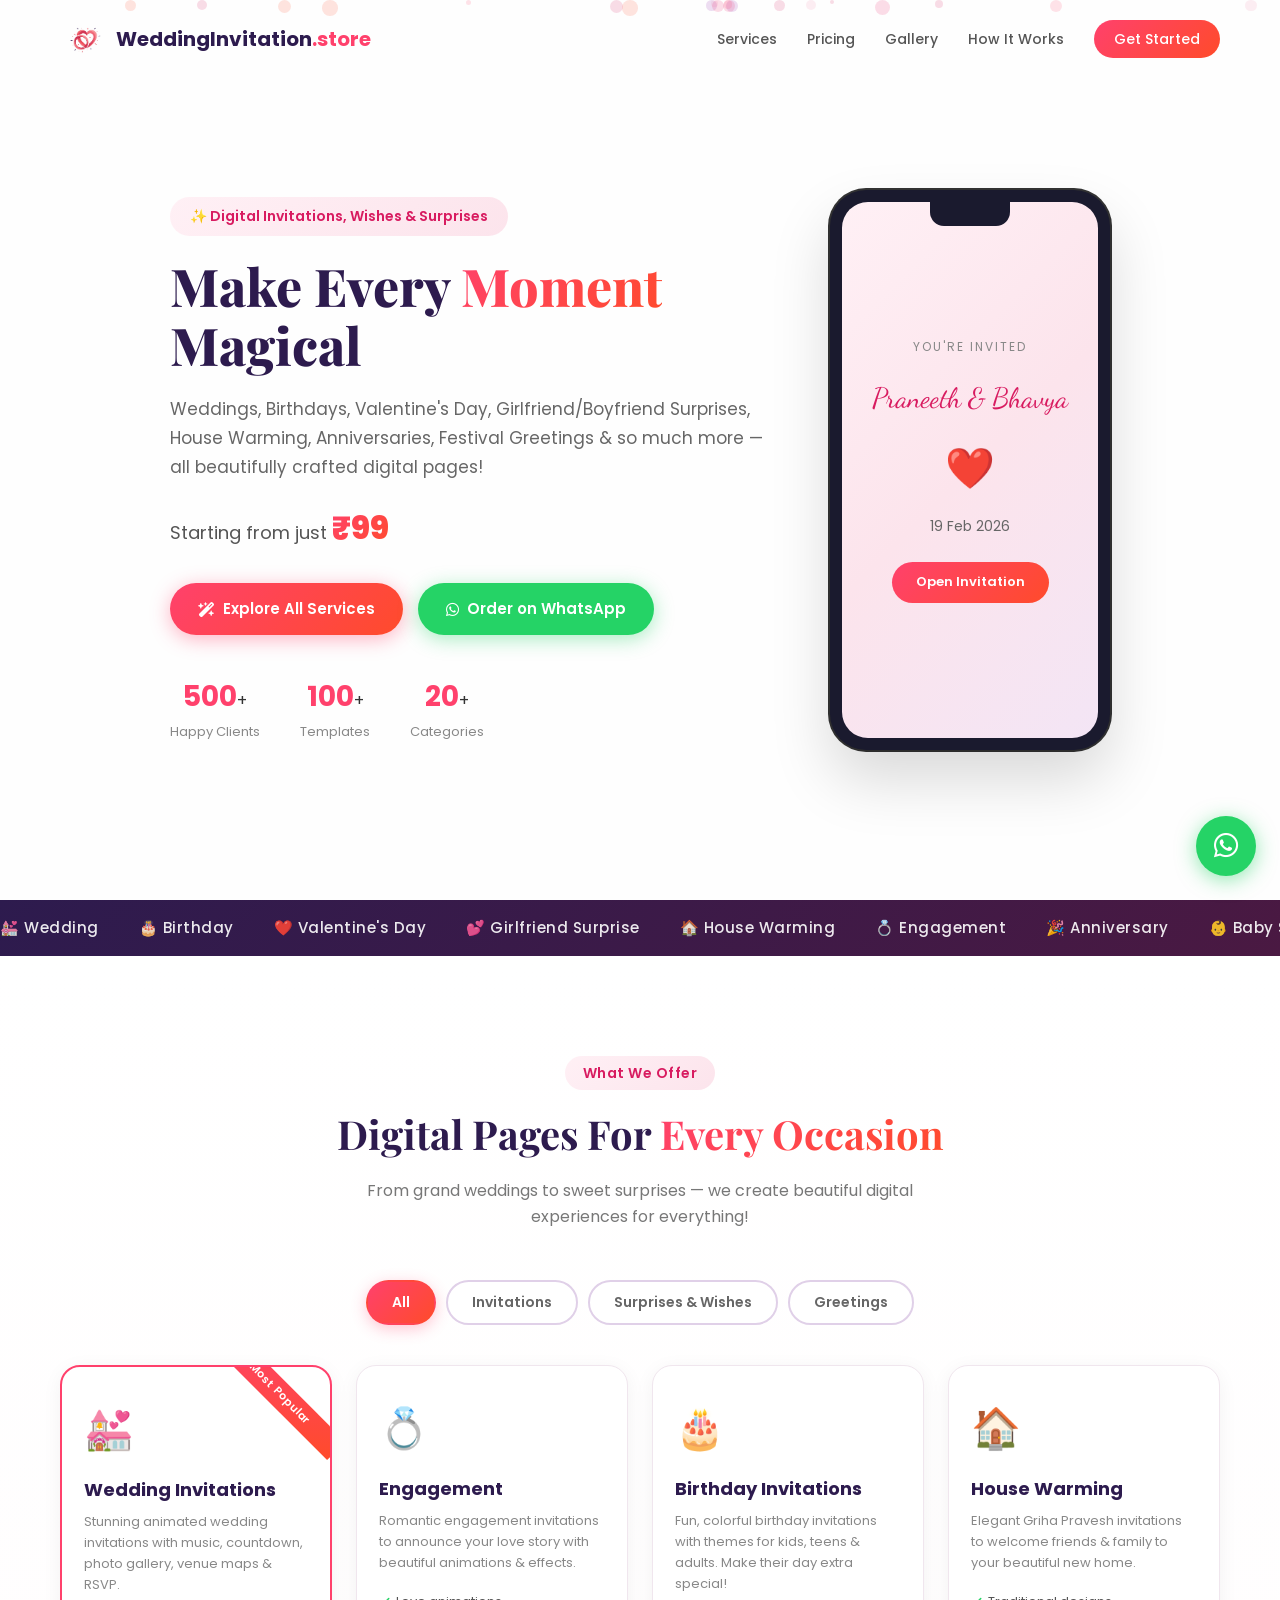
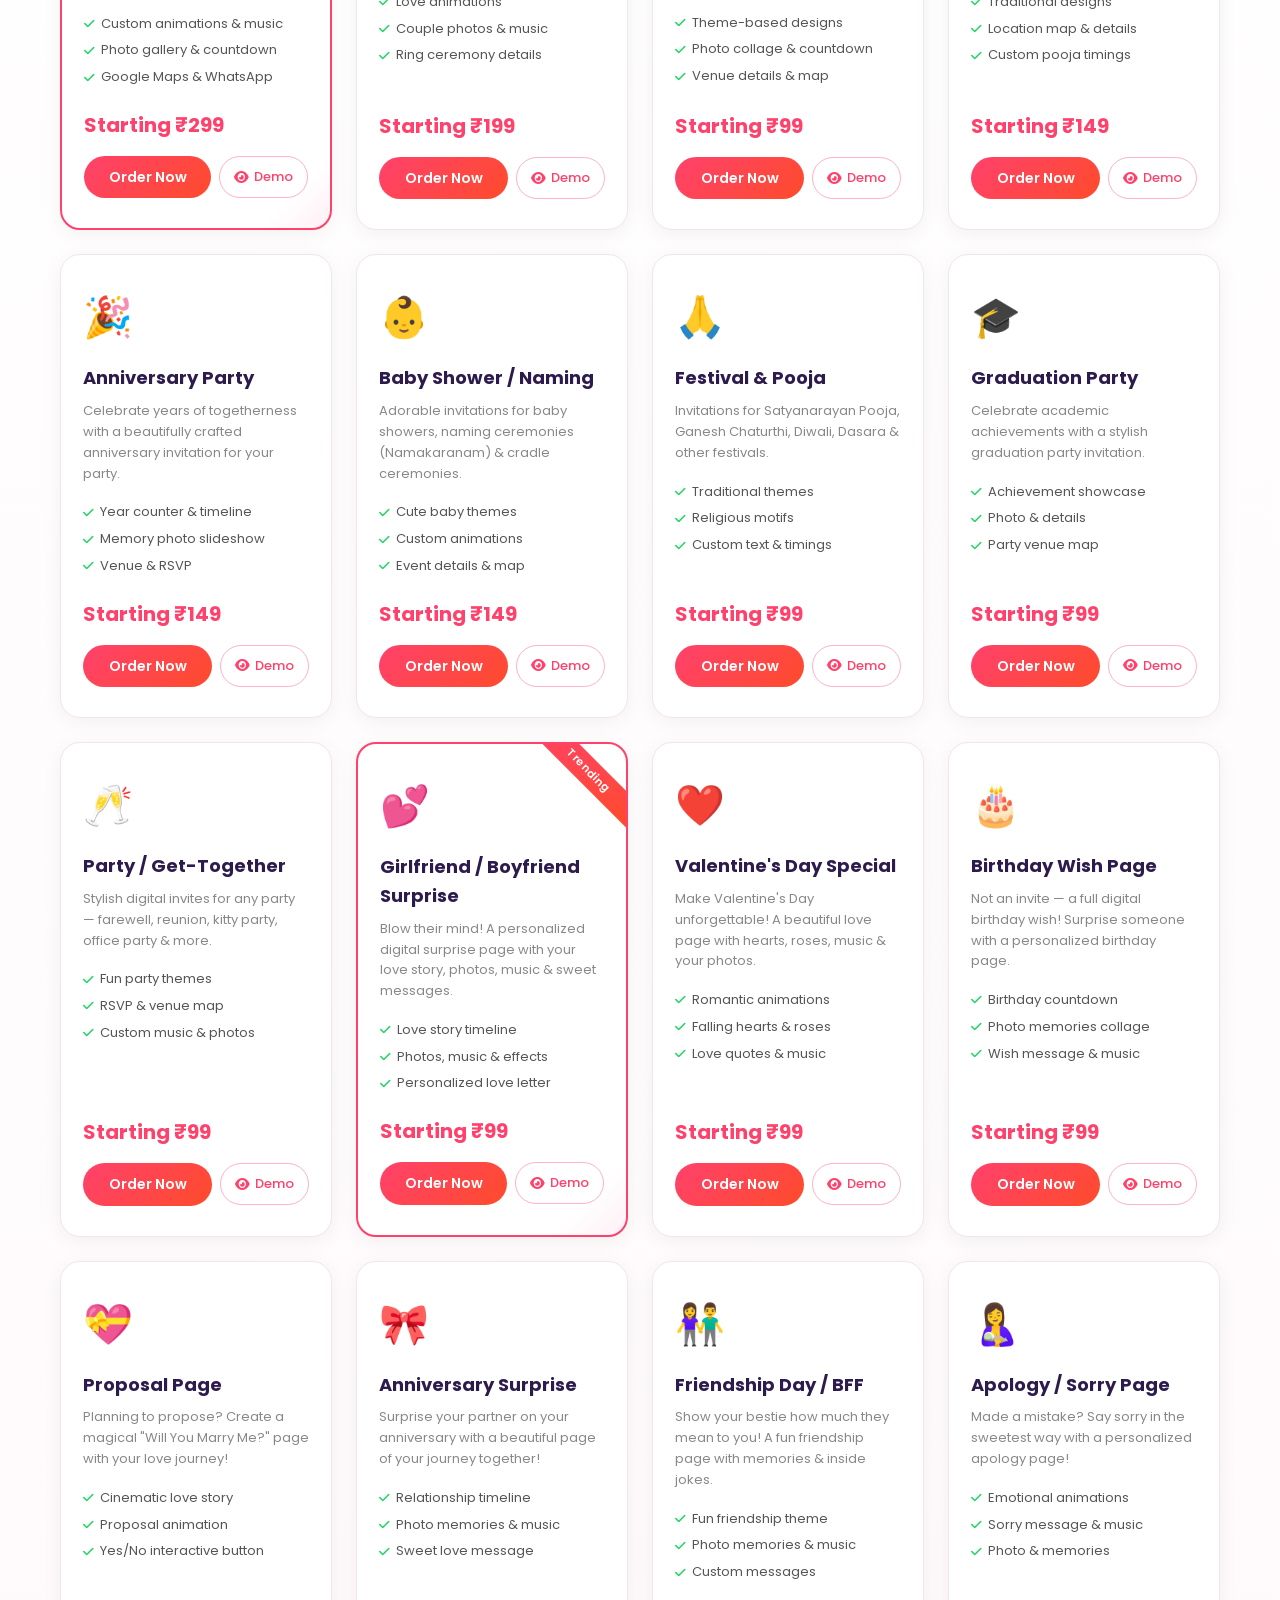
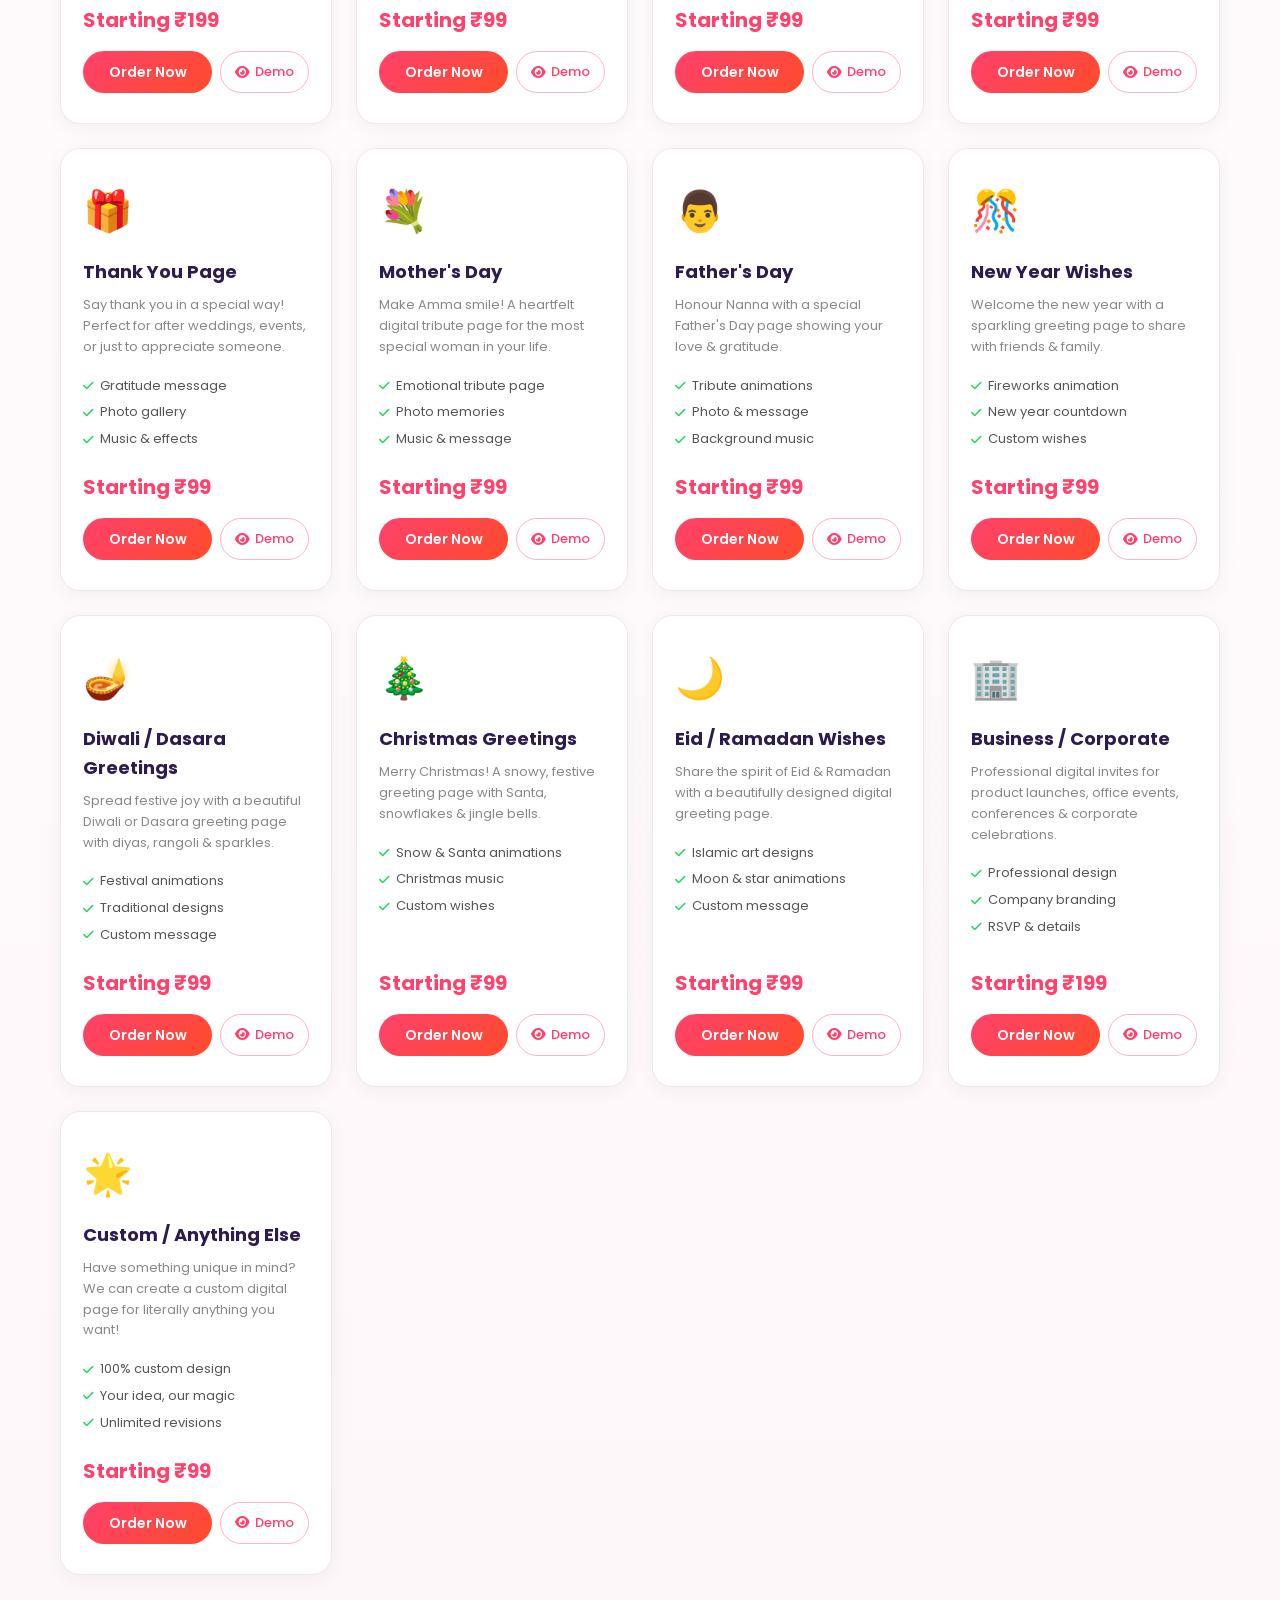
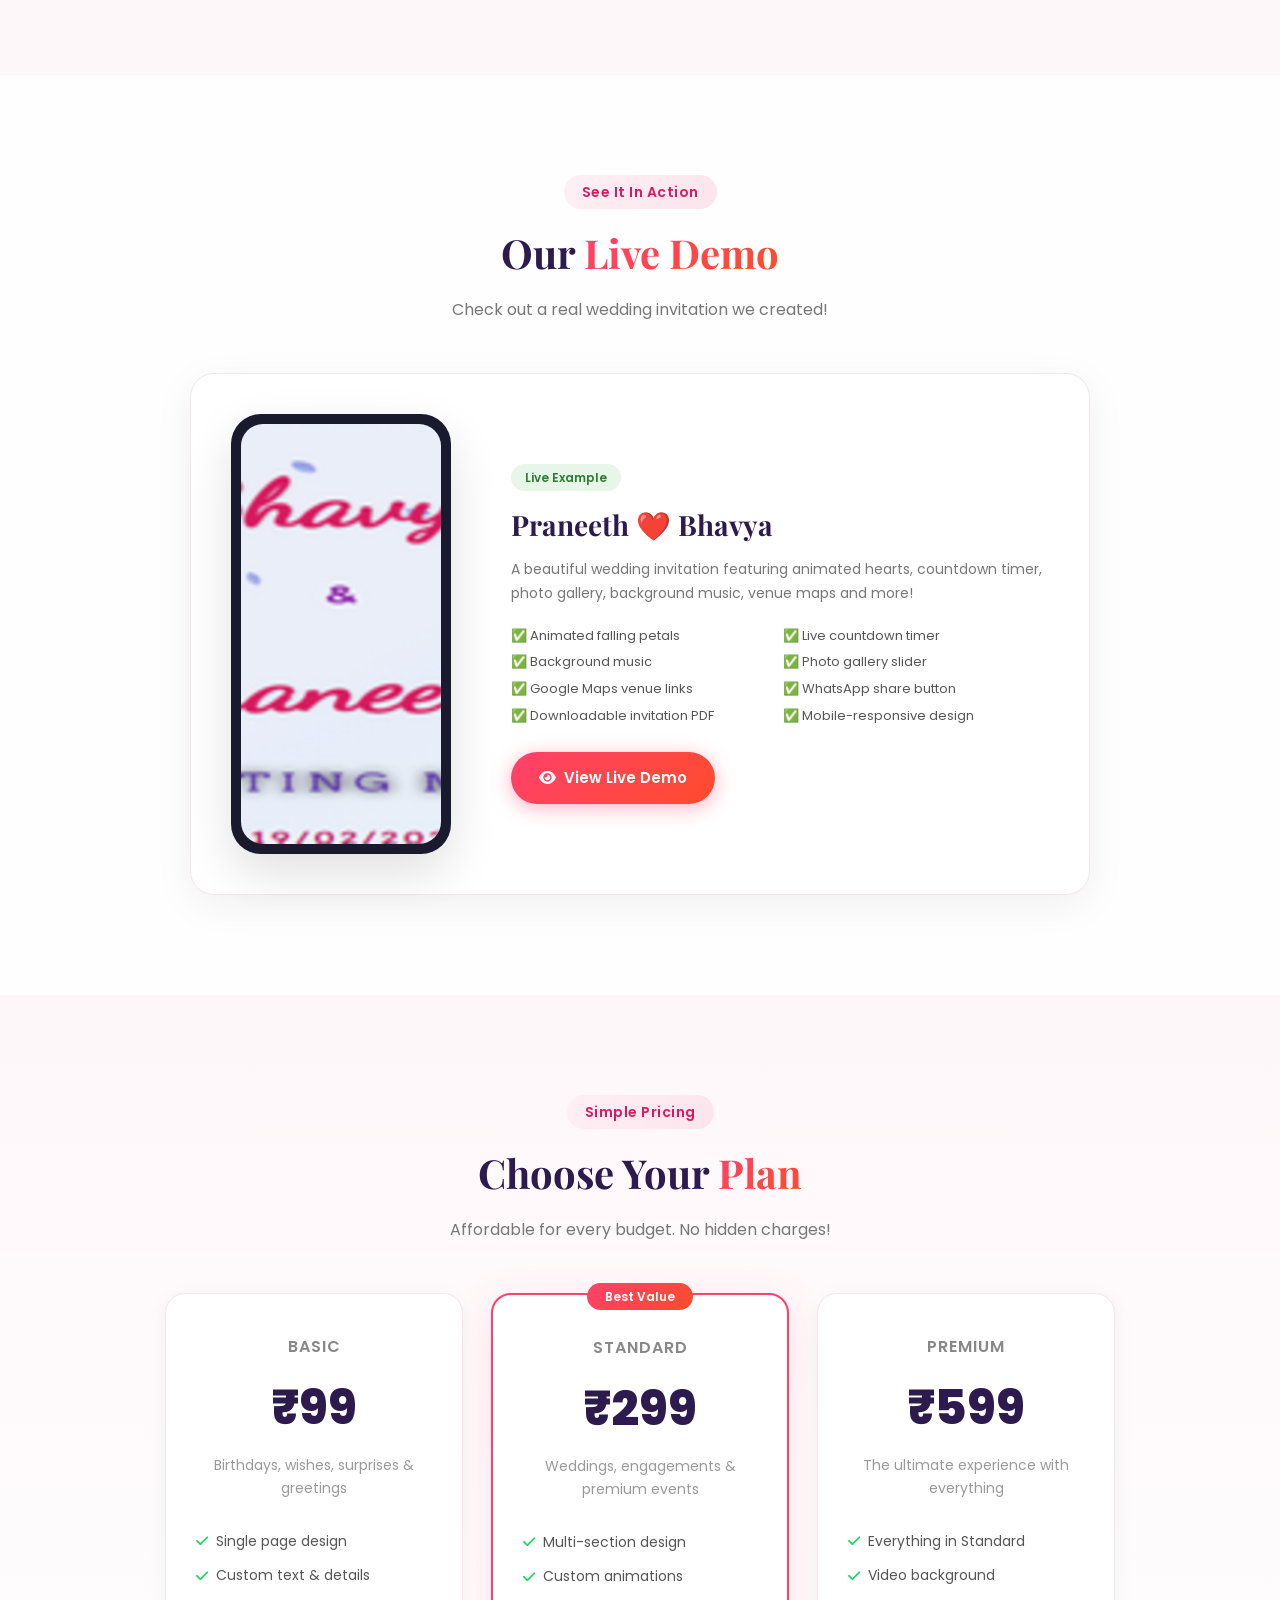
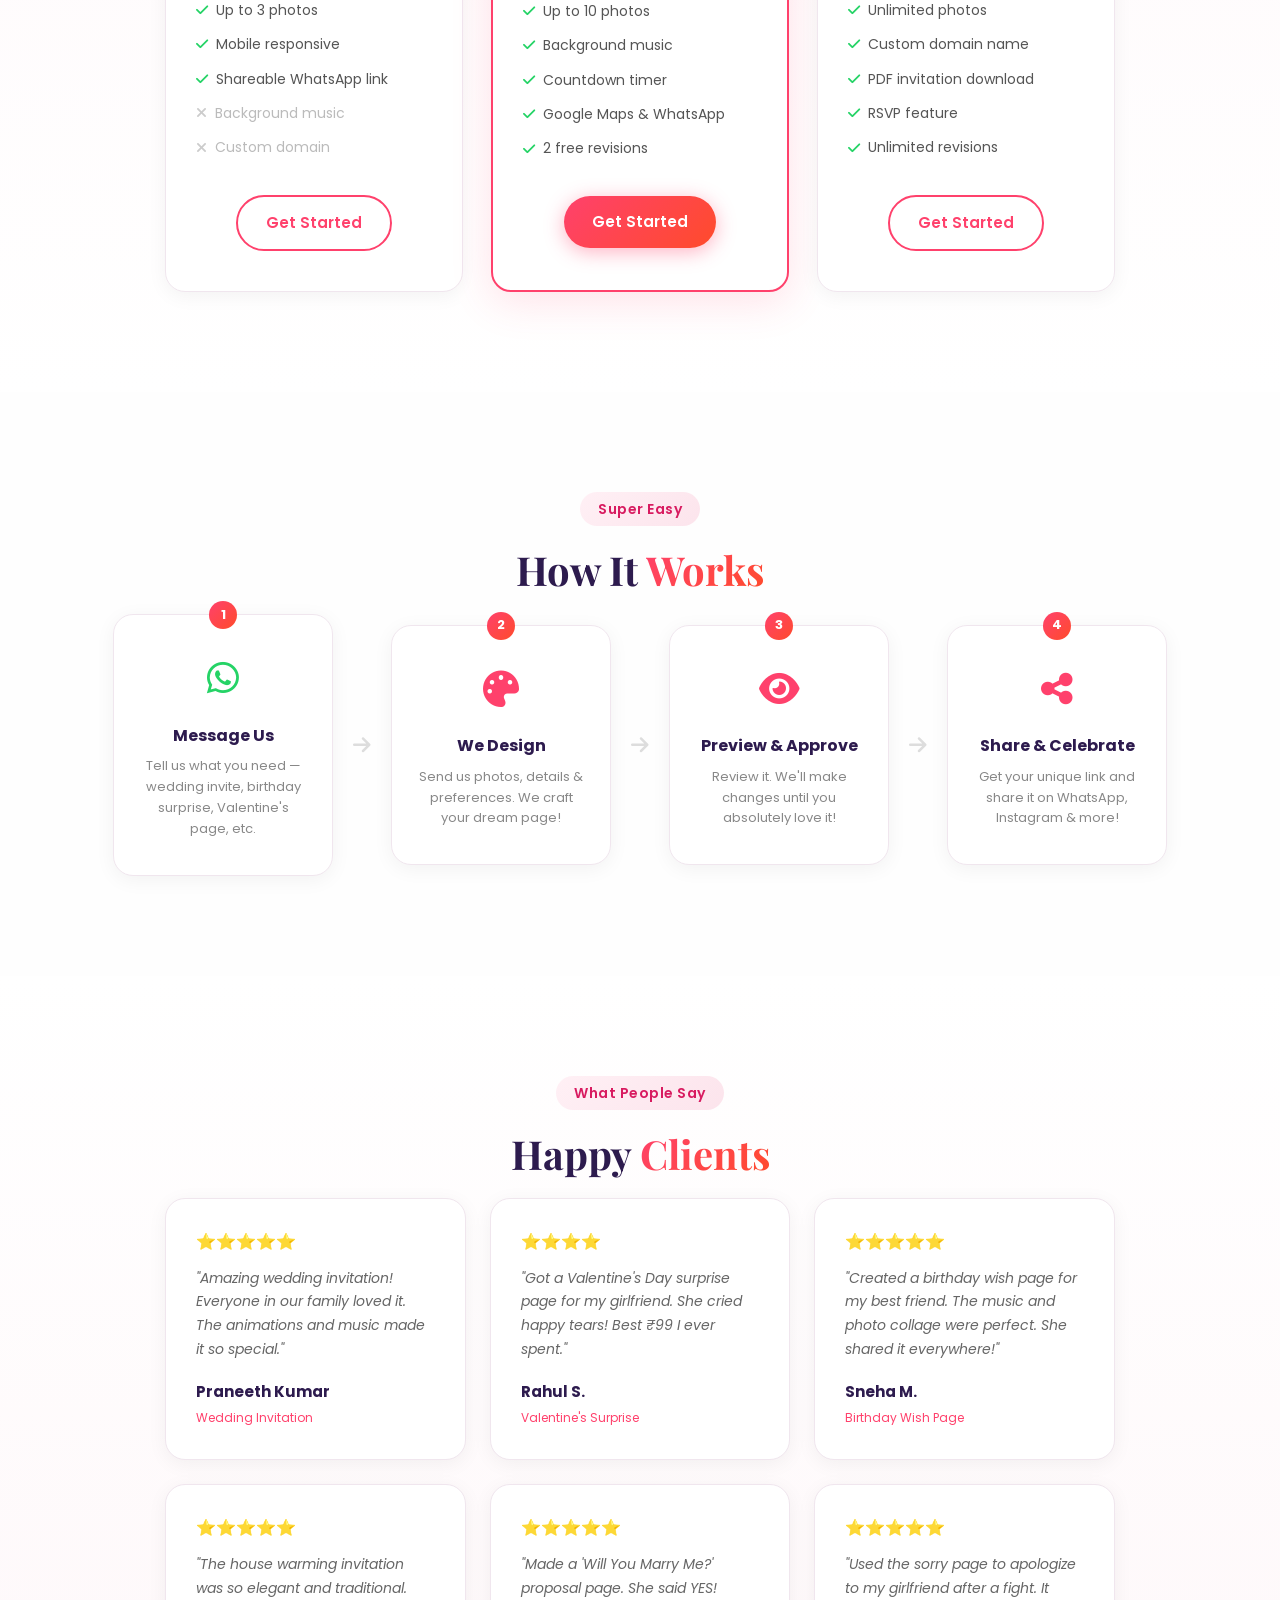
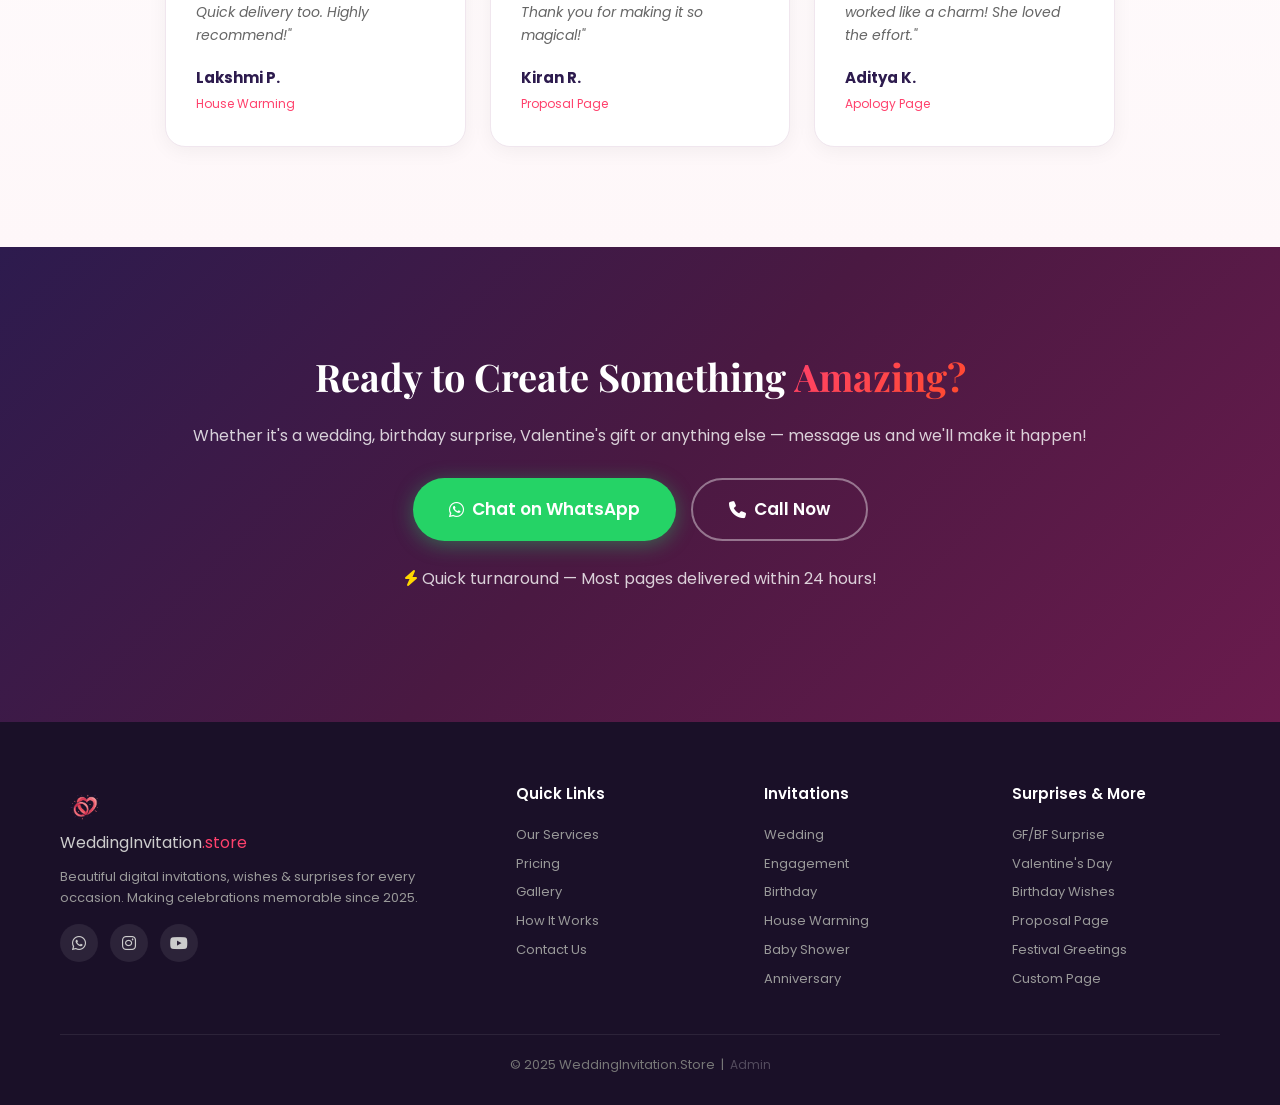
==== commit bf27a40a: "Add offers section and admin panel for managing offers - Implemented CSS styles for the offers secti" ====
--- a/index.html
+++ b/index.html
@@ -138,6 +138,16 @@
     </div>
 </section>
 
+<!-- Offers Section (shown dynamically when offers exist) -->
+<section class="offers-section" id="offers-section">
+    <div class="section-container">
+        <p class="section-badge">🔥 Limited Time</p>
+        <h2 class="section-title">Hot <span class="gradient-text">Deals & Offers</span></h2>
+        <p class="section-subtitle">Grab these amazing deals before they expire!</p>
+        <div class="offers-grid" id="offersGrid"></div>
+    </div>
+</section>
+
 <!-- Services / Categories Section -->
 <section class="services" id="services">
     <div class="section-container">
@@ -823,7 +833,7 @@
             </div>
         </div>
         <div class="footer-bottom">
-            <p>&copy; 2025 WeddingInvitation.Store </p>
+            <p>&copy; 2025 WeddingInvitation.Store &nbsp;|&nbsp; <a href="admin.html" style="color:rgba(255,255,255,0.25);font-size:12px;text-decoration:none;" onmouseover="this.style.color='rgba(255,255,255,0.5)'" onmouseout="this.style.color='rgba(255,255,255,0.25)'">Admin</a></p>
         </div>
     </div>
 </footer>
--- a/style.css
+++ b/style.css
@@ -1646,3 +1646,183 @@
     0%, 100% { filter: brightness(1) drop-shadow(0 0 3px #ff6b00); }
     50% { filter: brightness(1.4) drop-shadow(0 0 9px #ff9500); }
 }
+
+/* ========== OFFERS SECTION ========== */
+.offers-section {
+    padding: 80px 0;
+    background: linear-gradient(180deg, #07000f 0%, #100020 100%);
+    position: relative;
+    overflow: hidden;
+    display: none;
+}
+
+.offers-section::before {
+    content: '';
+    position: absolute;
+    top: 0; left: 0; right: 0;
+    height: 1px;
+    background: linear-gradient(90deg, transparent, rgba(233,30,99,0.5), transparent);
+}
+
+.offers-section::after {
+    content: '';
+    position: absolute;
+    bottom: 0; left: 0; right: 0;
+    height: 1px;
+    background: linear-gradient(90deg, transparent, rgba(233,30,99,0.5), transparent);
+}
+
+.offers-grid {
+    display: grid;
+    grid-template-columns: repeat(auto-fit, minmax(280px, 1fr));
+    gap: 24px;
+    margin-top: 40px;
+}
+
+.offer-card {
+    background: var(--offer-bg, linear-gradient(135deg,#e91e63,#ad1457));
+    border-radius: 20px;
+    padding: 24px 22px;
+    position: relative;
+    overflow: hidden;
+    color: #fff;
+    box-shadow: 0 15px 50px rgba(0,0,0,0.45);
+    transition: transform 0.3s ease, box-shadow 0.3s ease;
+}
+
+.offer-card:hover {
+    transform: translateY(-5px);
+    box-shadow: 0 22px 60px rgba(0,0,0,0.55);
+}
+
+.offer-card::before {
+    content: '';
+    position: absolute;
+    top: -50px; right: -50px;
+    width: 130px; height: 130px;
+    border-radius: 50%;
+    background: rgba(255,255,255,0.08);
+    pointer-events: none;
+}
+
+.offer-card::after {
+    content: '';
+    position: absolute;
+    bottom: -35px; left: -35px;
+    width: 90px; height: 90px;
+    border-radius: 50%;
+    background: rgba(255,255,255,0.05);
+    pointer-events: none;
+}
+
+.offer-badge {
+    display: inline-block;
+    background: rgba(255,255,255,0.2);
+    border: 1.5px solid rgba(255,255,255,0.45);
+    color: #fff;
+    font-size: 11px;
+    font-weight: 800;
+    padding: 4px 14px;
+    border-radius: 20px;
+    letter-spacing: 1px;
+    text-transform: uppercase;
+    margin-bottom: 12px;
+}
+
+.offer-title {
+    font-size: 21px;
+    font-weight: 700;
+    color: #fff;
+    margin-bottom: 8px;
+    line-height: 1.3;
+    font-family: 'Playfair Display', serif;
+}
+
+.offer-desc {
+    font-size: 13px;
+    color: rgba(255,255,255,0.82);
+    margin-bottom: 16px;
+    line-height: 1.6;
+}
+
+.offer-price {
+    display: flex;
+    align-items: center;
+    gap: 10px;
+    margin-bottom: 16px;
+}
+
+.offer-original {
+    font-size: 18px;
+    color: rgba(255,255,255,0.5);
+    text-decoration: line-through;
+}
+
+.offer-sale {
+    font-size: 28px;
+    font-weight: 800;
+    color: #fff;
+}
+
+.offer-countdown {
+    display: flex;
+    gap: 8px;
+    margin-bottom: 18px;
+    flex-wrap: wrap;
+}
+
+.offer-count-item {
+    background: rgba(0,0,0,0.28);
+    border-radius: 10px;
+    padding: 8px 12px;
+    text-align: center;
+    min-width: 54px;
+}
+
+.offer-count-item span {
+    display: block;
+    font-size: 22px;
+    font-weight: 800;
+    color: #fff;
+    line-height: 1;
+}
+
+.offer-count-item small {
+    font-size: 9px;
+    text-transform: uppercase;
+    color: rgba(255,255,255,0.6);
+    letter-spacing: 1px;
+}
+
+.offer-btn {
+    display: flex;
+    align-items: center;
+    justify-content: center;
+    gap: 8px;
+    padding: 12px 20px;
+    background: rgba(255,255,255,0.15);
+    border: 2px solid rgba(255,255,255,0.4);
+    border-radius: 25px;
+    color: #fff;
+    font-size: 14px;
+    font-weight: 600;
+    text-decoration: none;
+    transition: all 0.2s;
+    width: 100%;
+    font-family: 'Poppins', sans-serif;
+}
+
+.offer-btn:hover {
+    background: rgba(255,255,255,0.28);
+    border-color: rgba(255,255,255,0.75);
+    color: #fff;
+    transform: translateY(-1px);
+}
+
+@media (max-width: 480px) {
+    .offers-grid {
+        grid-template-columns: 1fr;
+    }
+    .offer-count-item { min-width: 46px; padding: 6px 10px; }
+    .offer-count-item span { font-size: 18px; }
+}
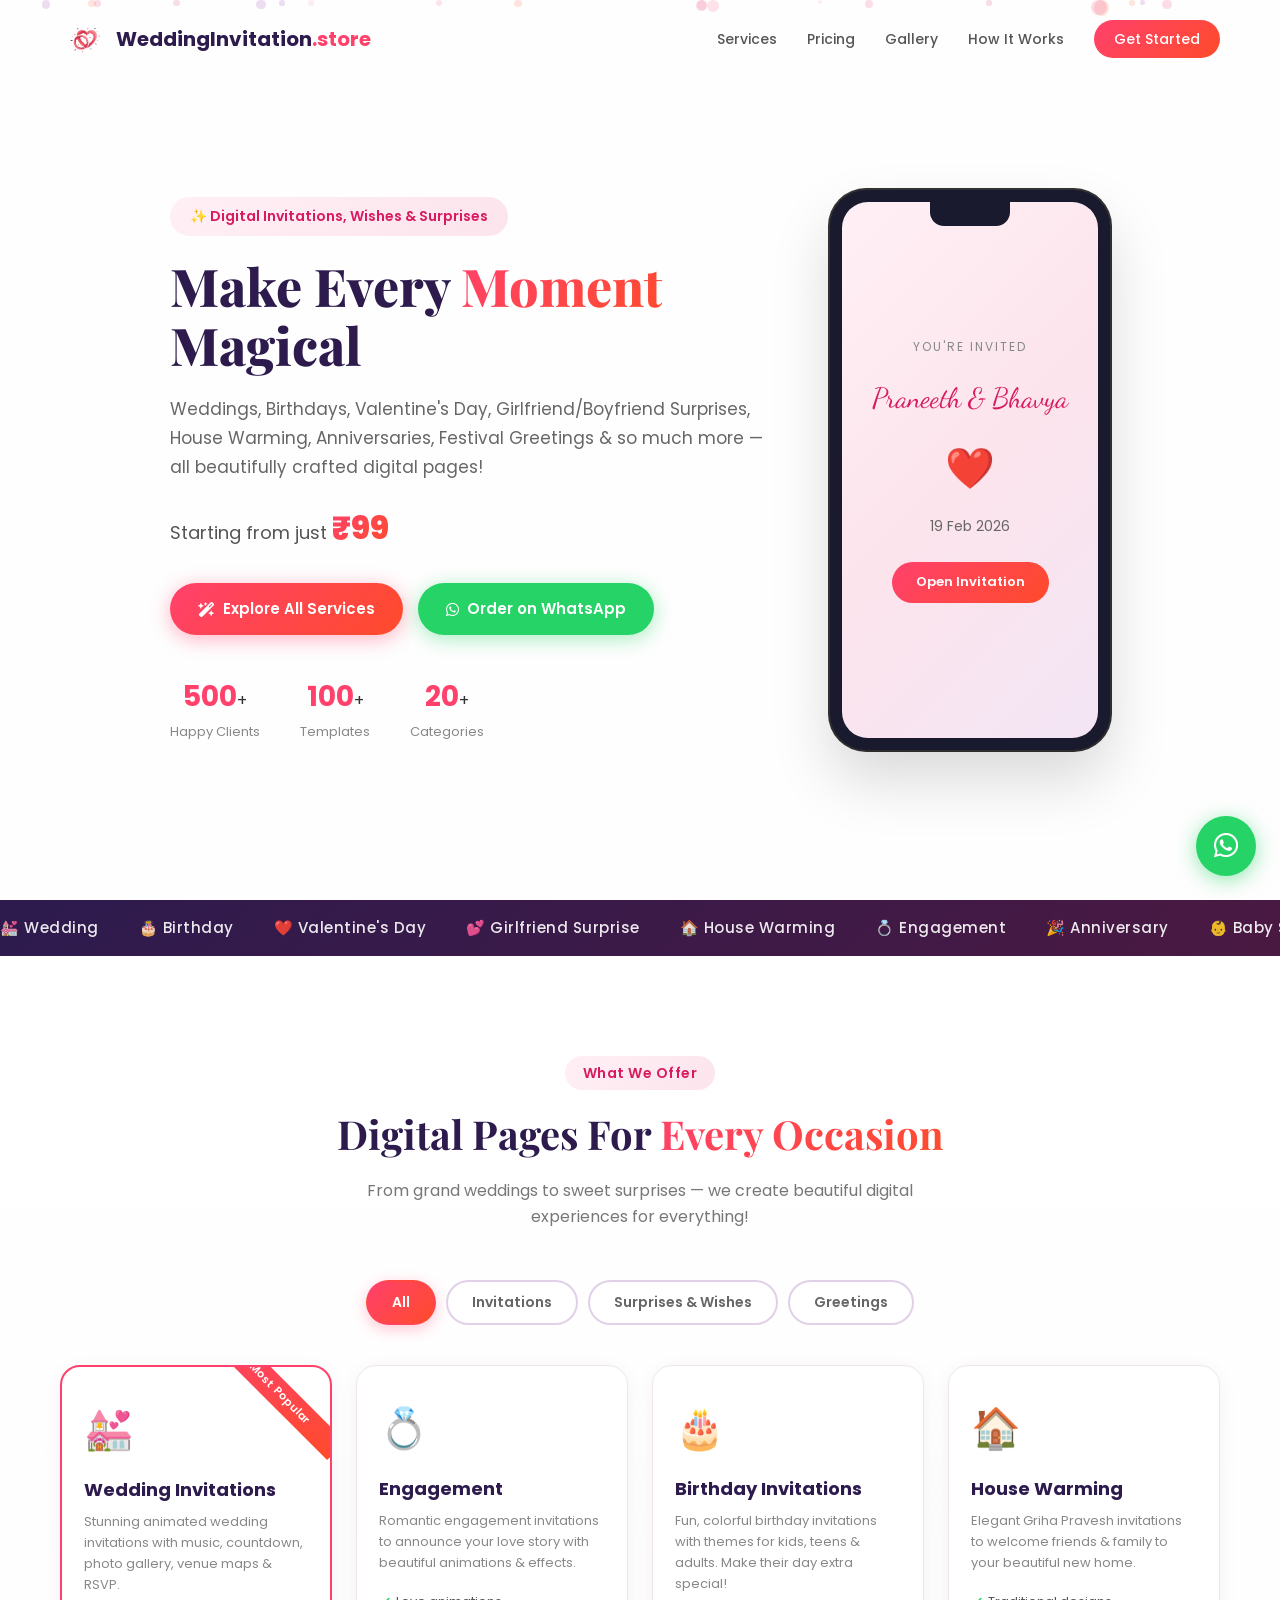
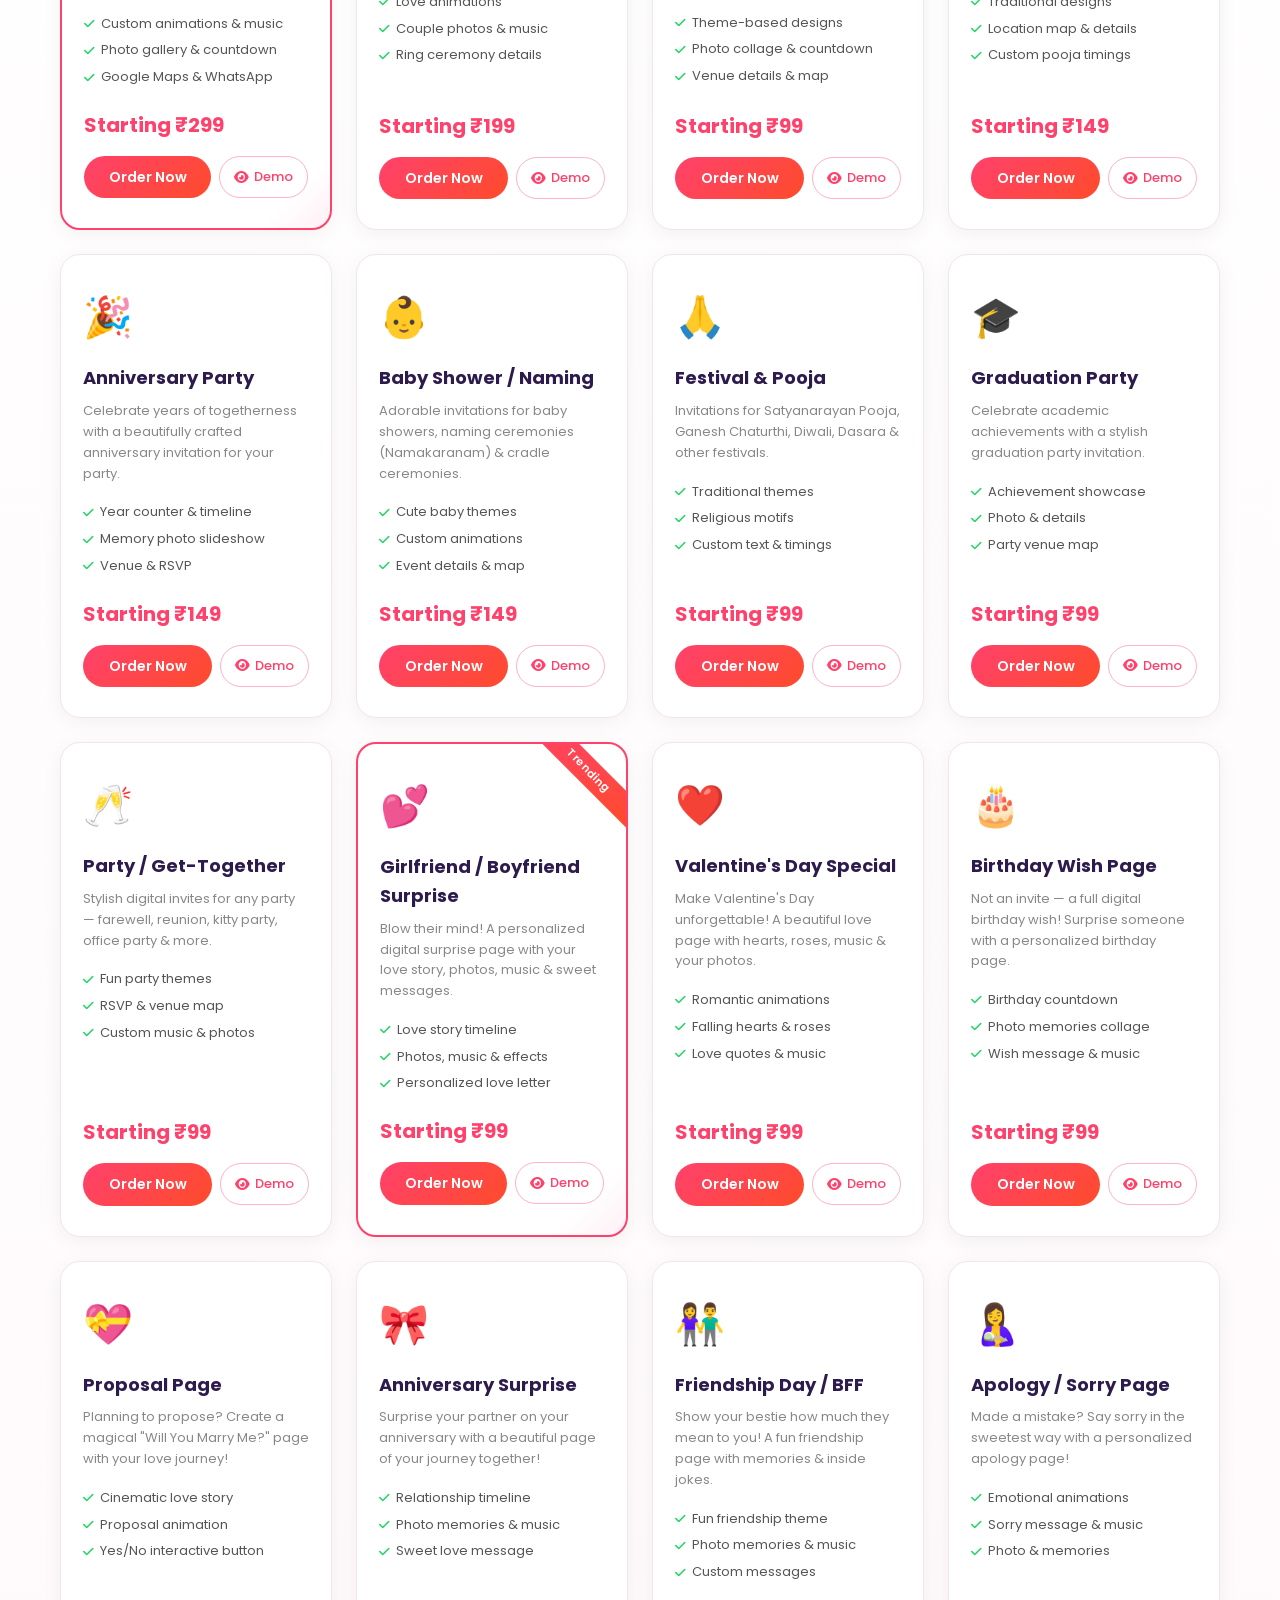
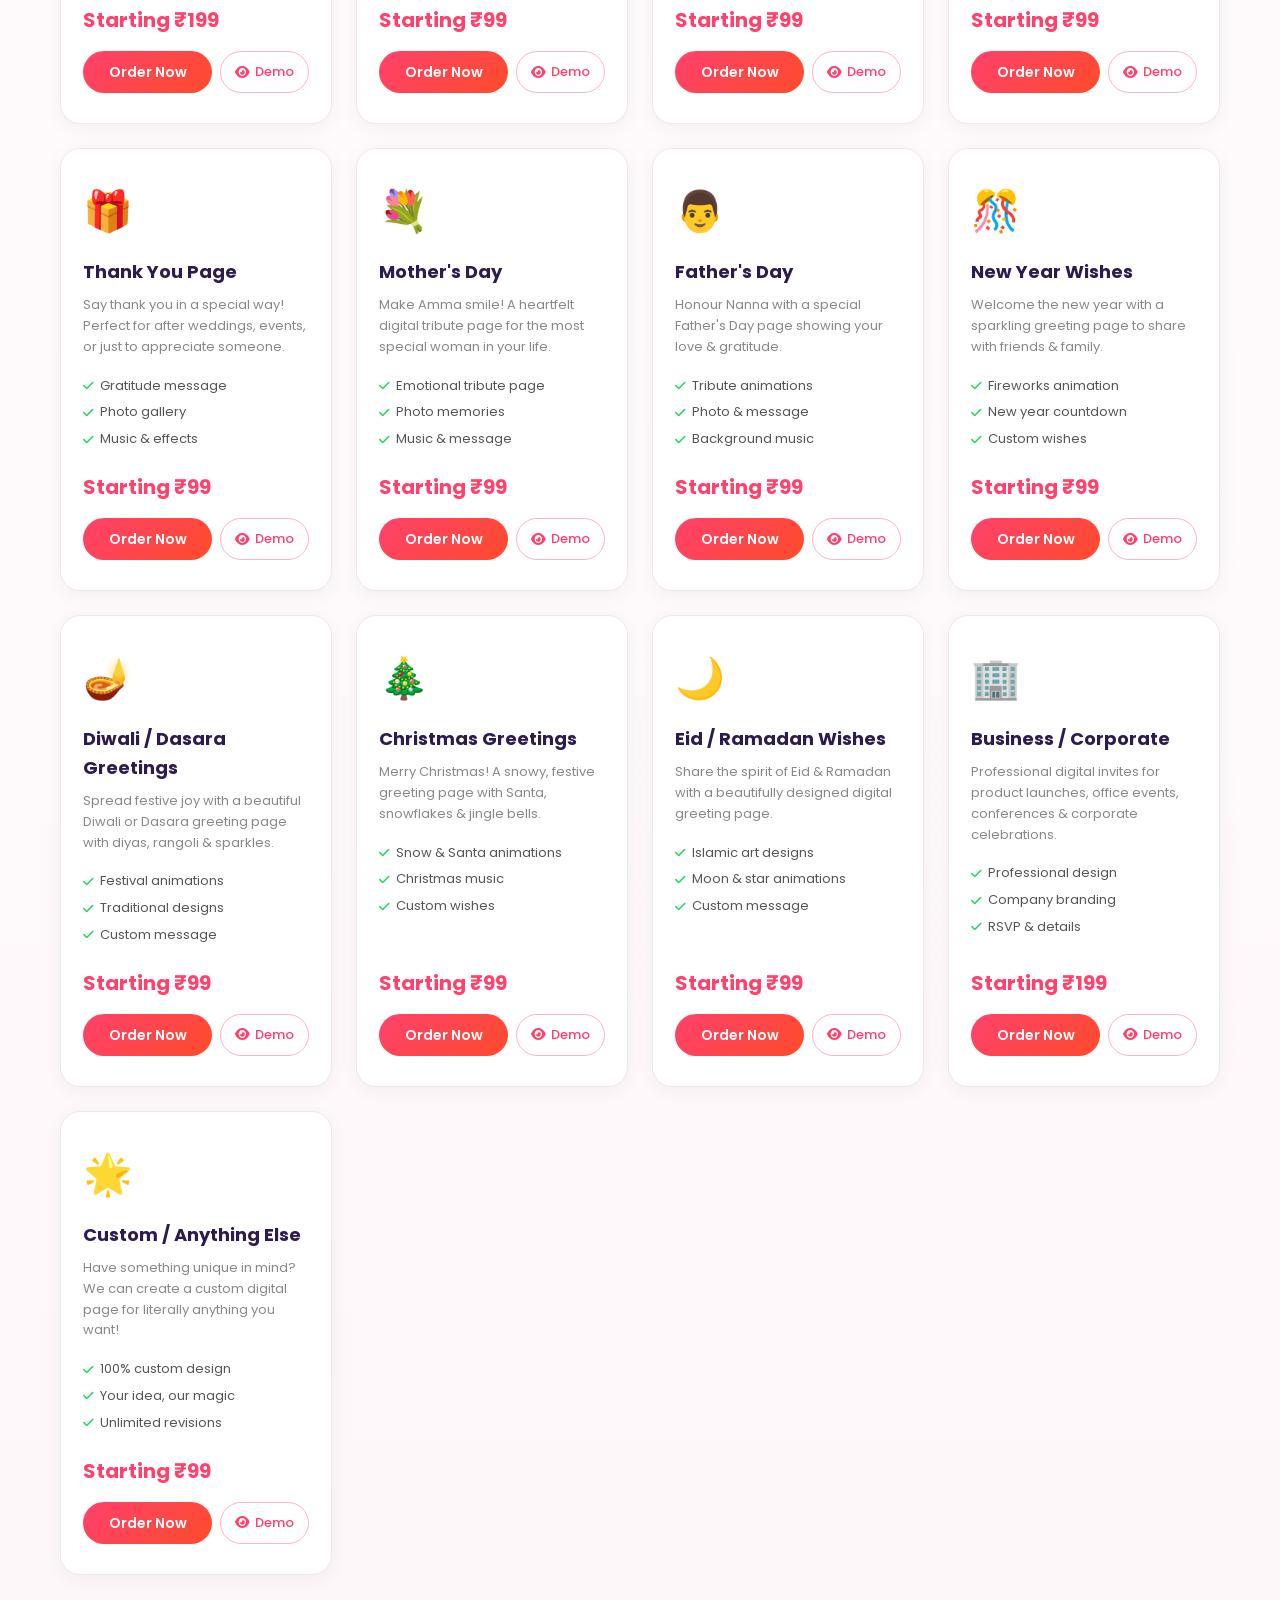
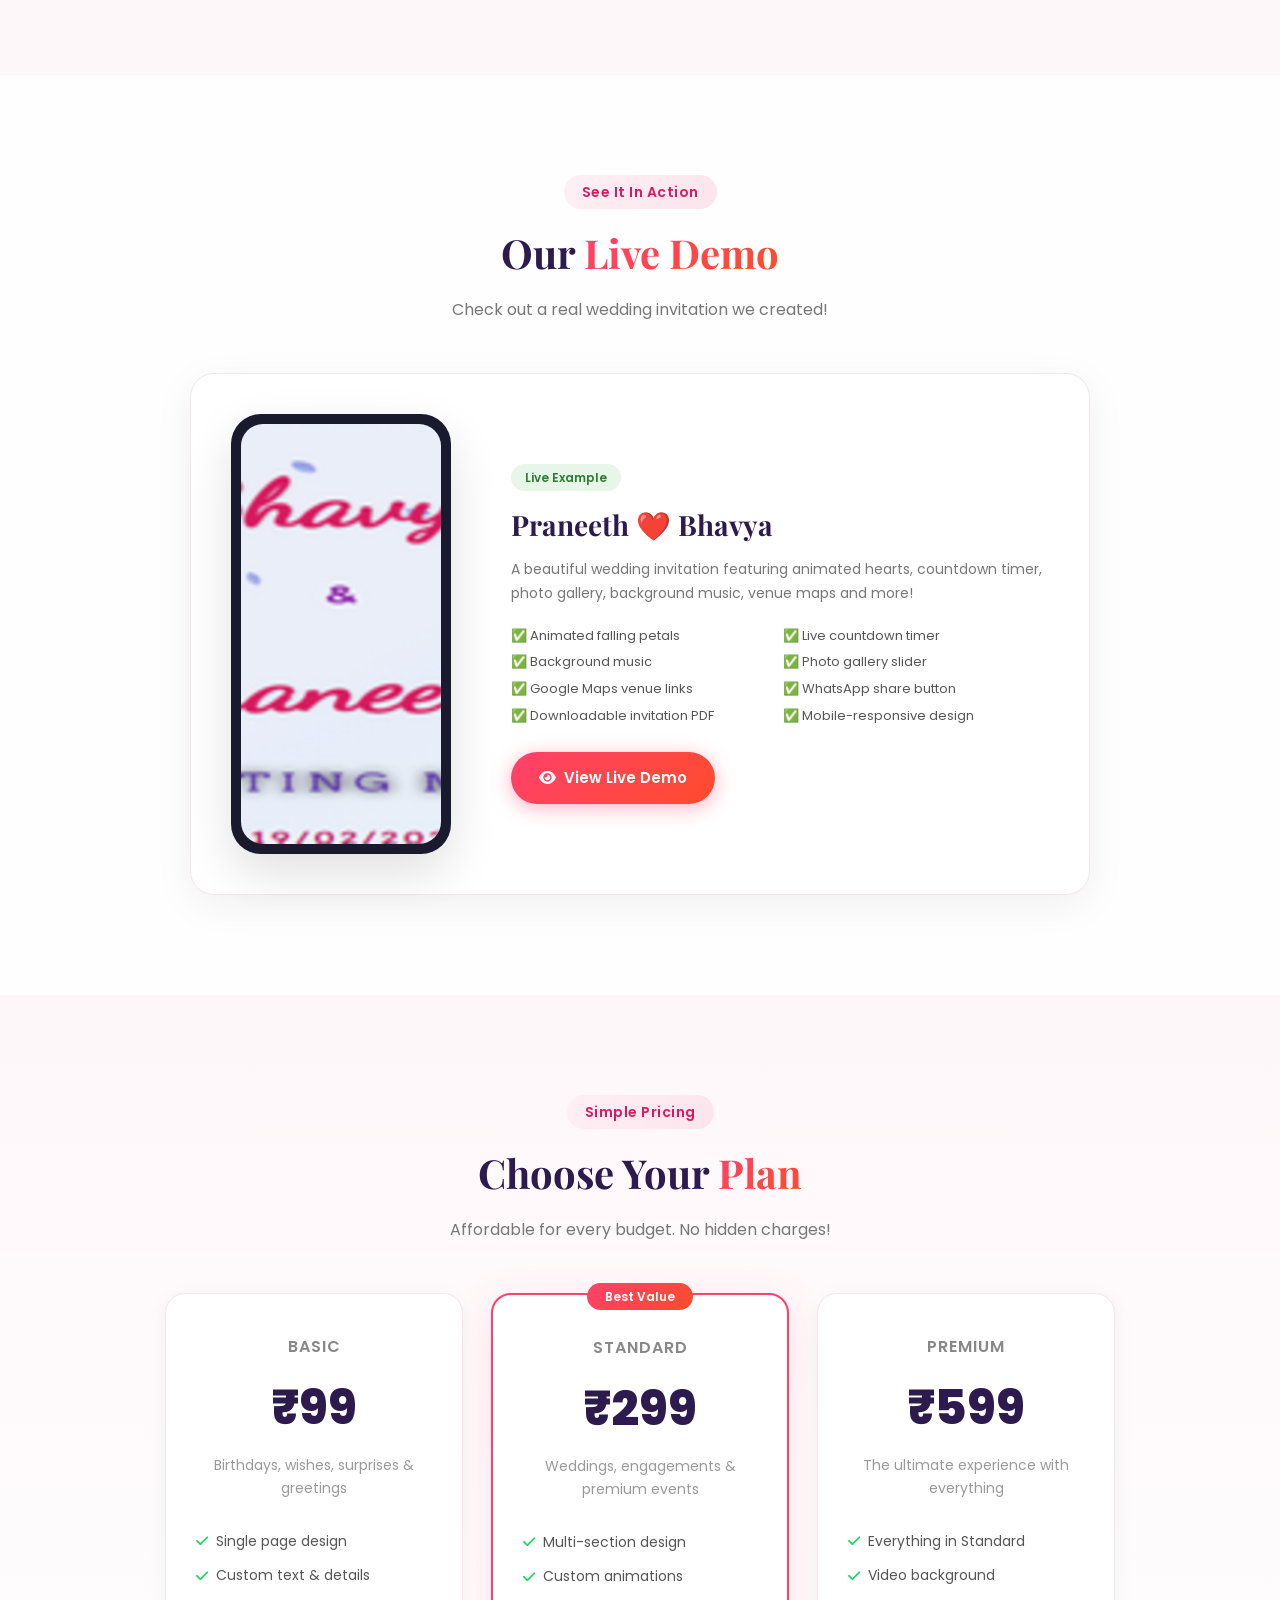
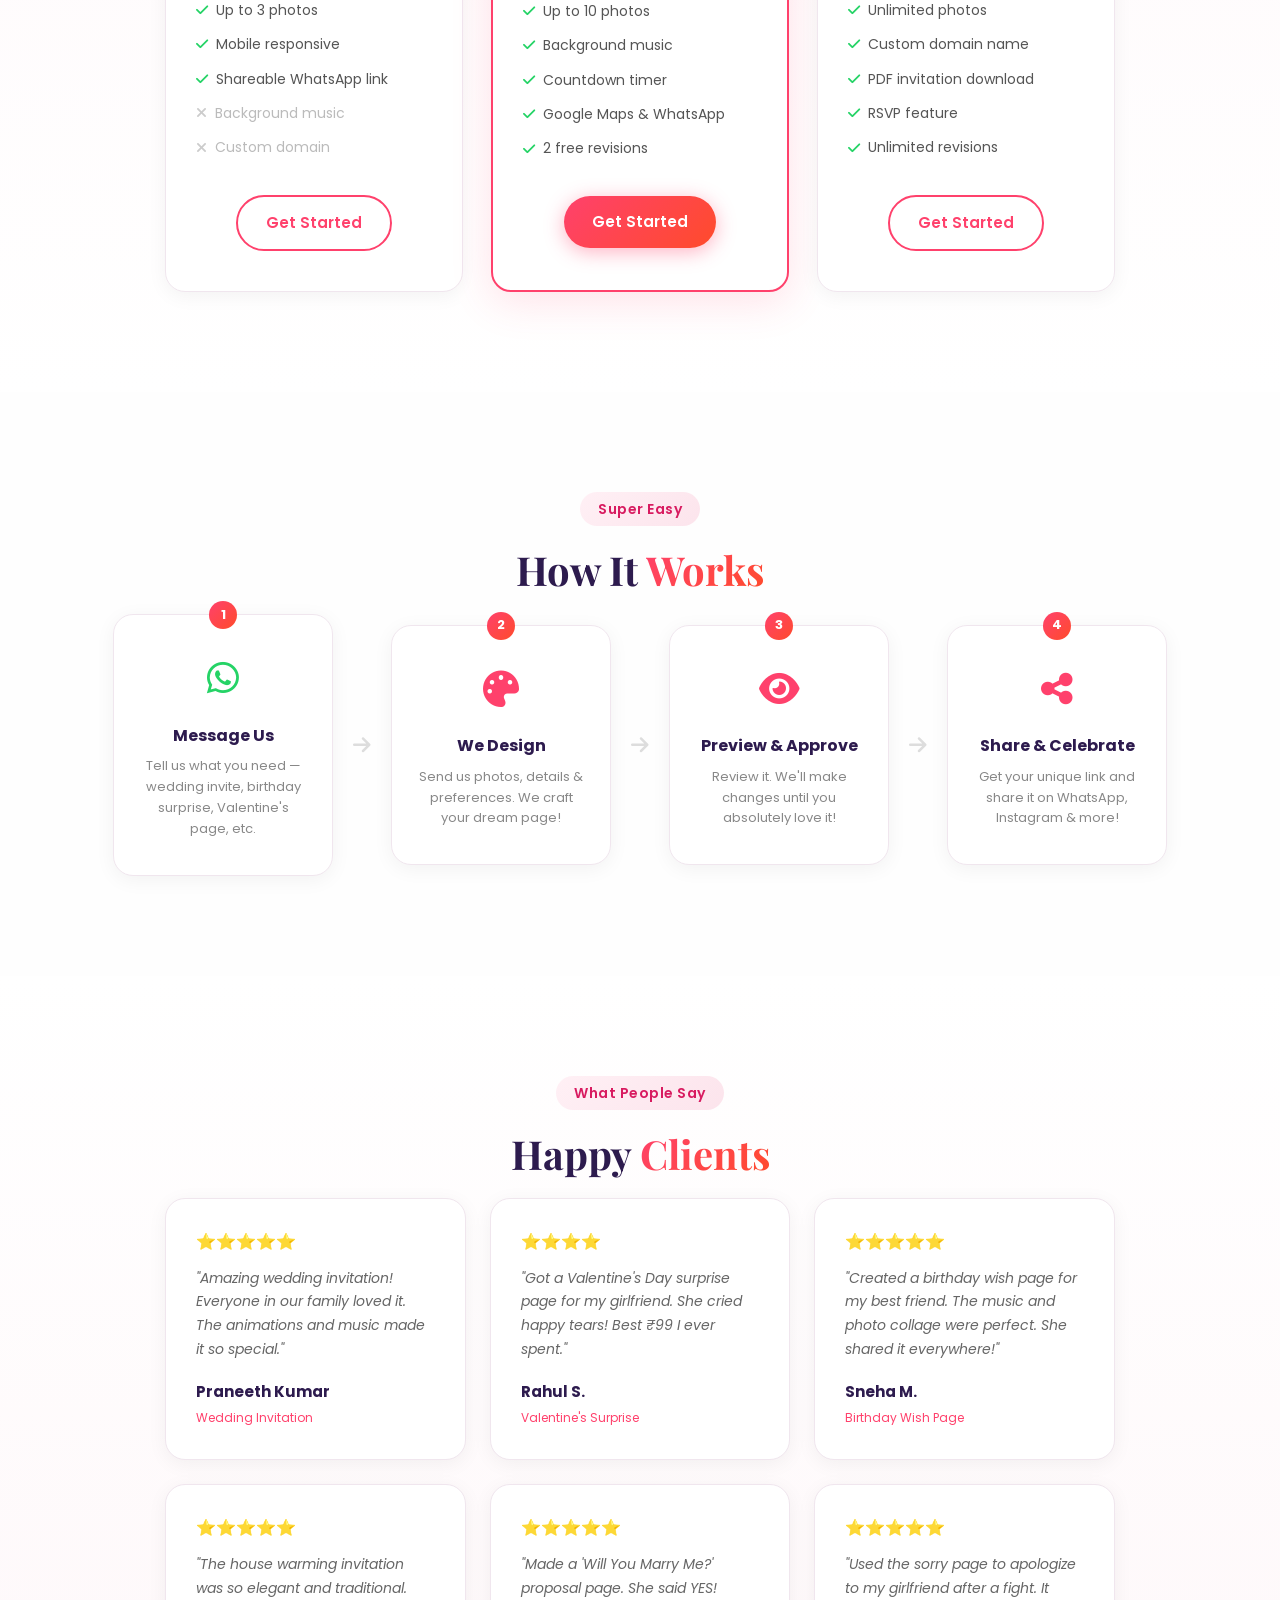
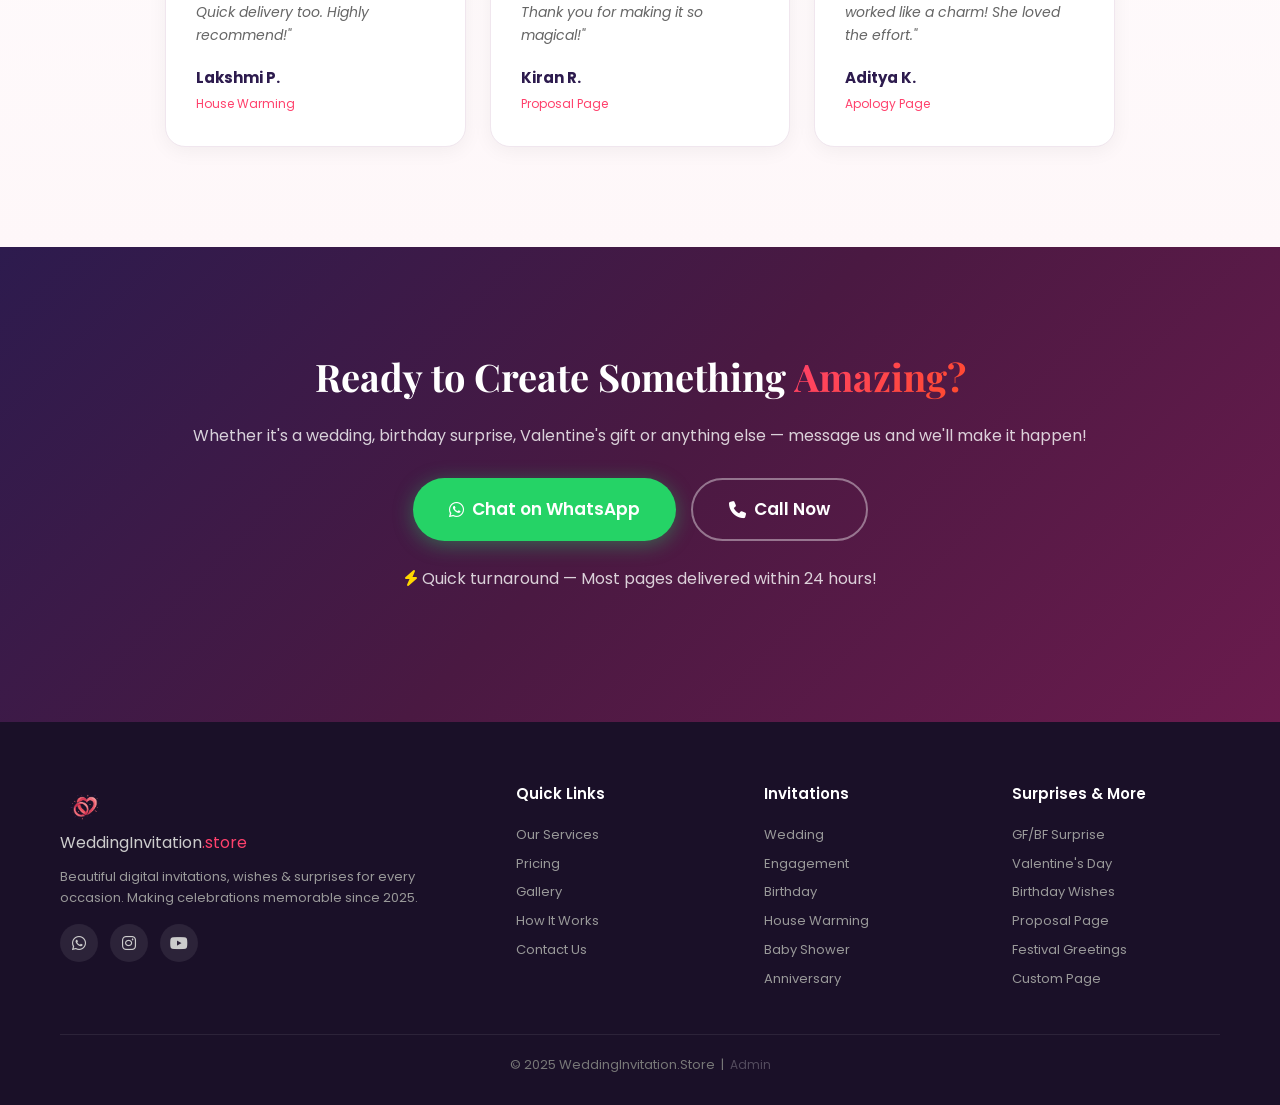
==== commit cf16d566: "Add Google Analytics script placeholder and visitor details logging" ====
--- a/index.html
+++ b/index.html
@@ -8,6 +8,17 @@
     <meta name="description" content="Digital Invitations, Birthday Wishes, Valentine Surprises, Girlfriend/Boyfriend Surprises, House Warming, Wedding Cards & more. Starting ₹99!">
 
     <title>WeddingInvitation.Store | Digital Invitations & Surprises Starting ₹99</title>
+
+    <!-- Google Analytics (Uncomment and replace G-XXXXXXXXXX with your ID) -->
+    <!--
+    <script async src="https://www.googletagmanager.com/gtag/js?id=G-XXXXXXXXXX"></script>
+    <script>
+      window.dataLayer = window.dataLayer || [];
+      function gtag(){dataLayer.push(arguments);}
+      gtag('js', new Date());
+      gtag('config', 'G-XXXXXXXXXX');
+    </script>
+    -->
 
     <!-- Open Graph -->
     <meta property="og:title" content="WeddingInvitation.Store | Invitations, Wishes & Surprises from ₹99">
